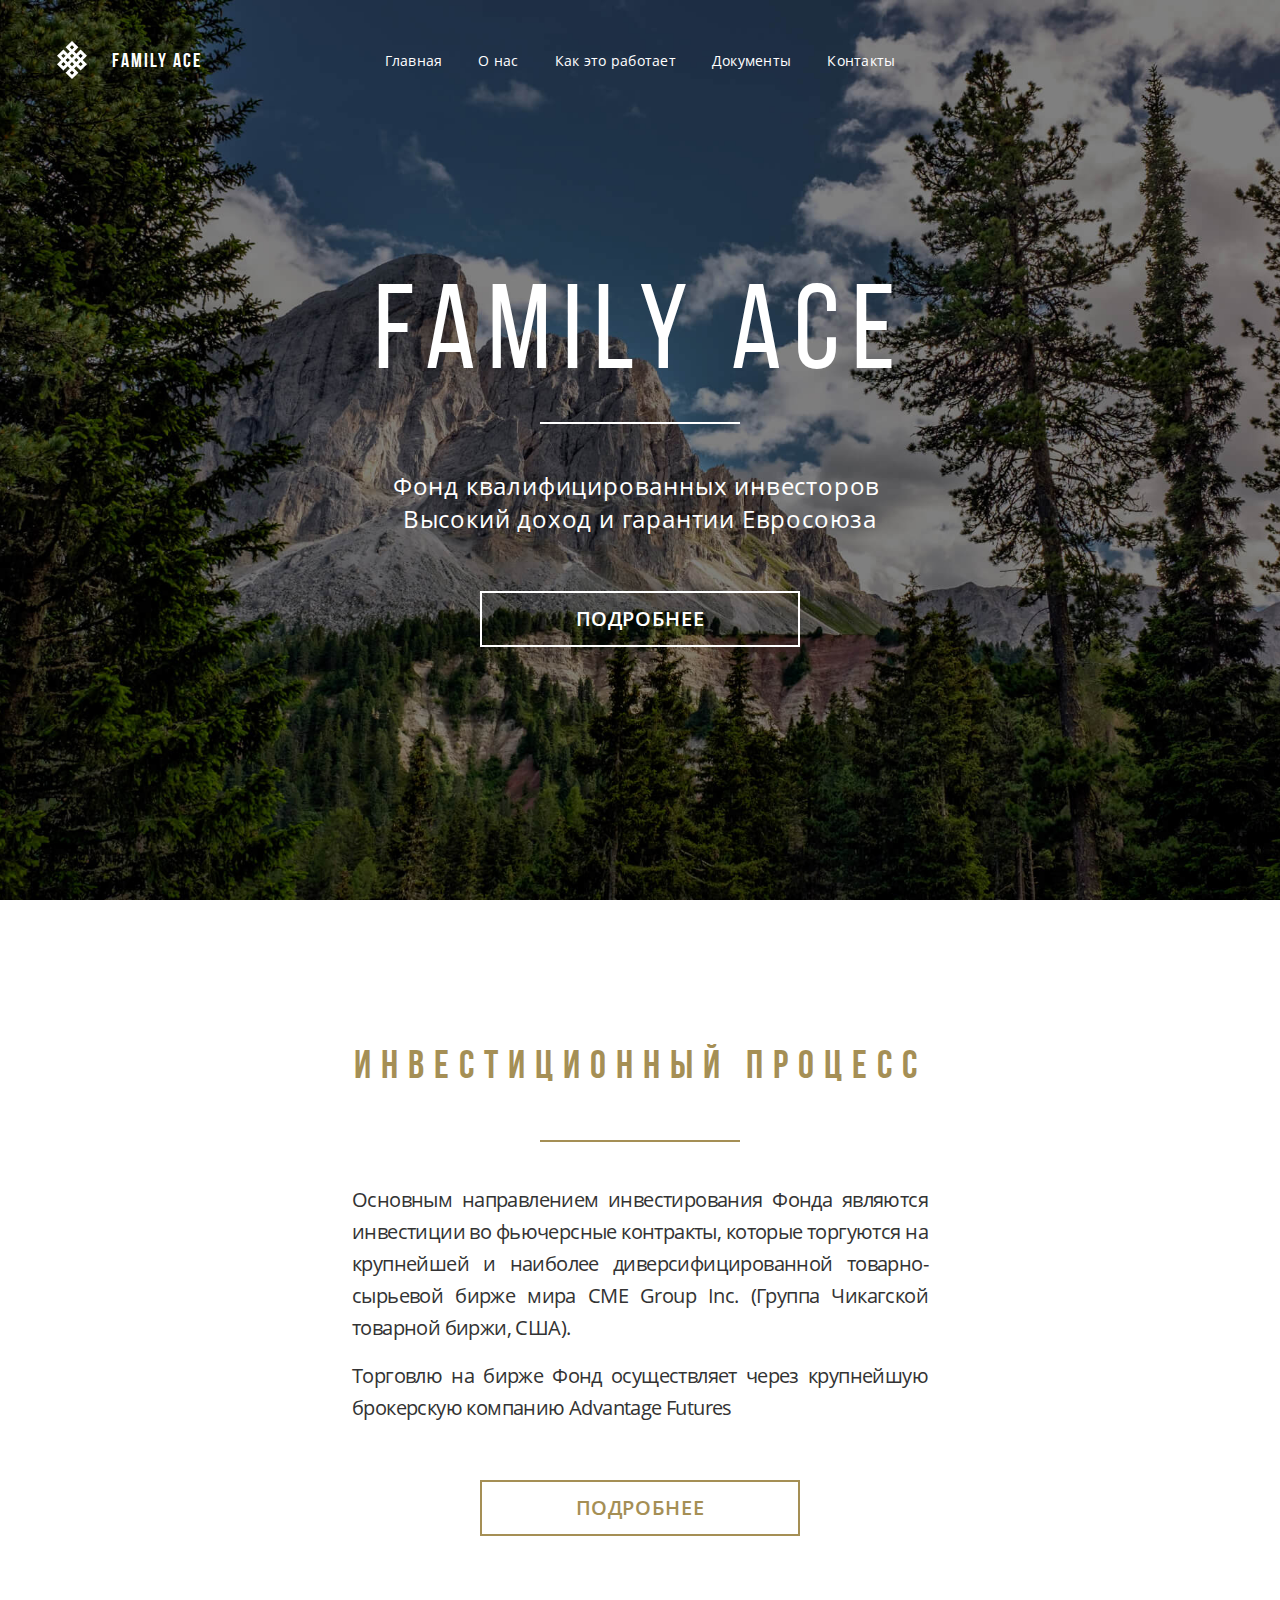
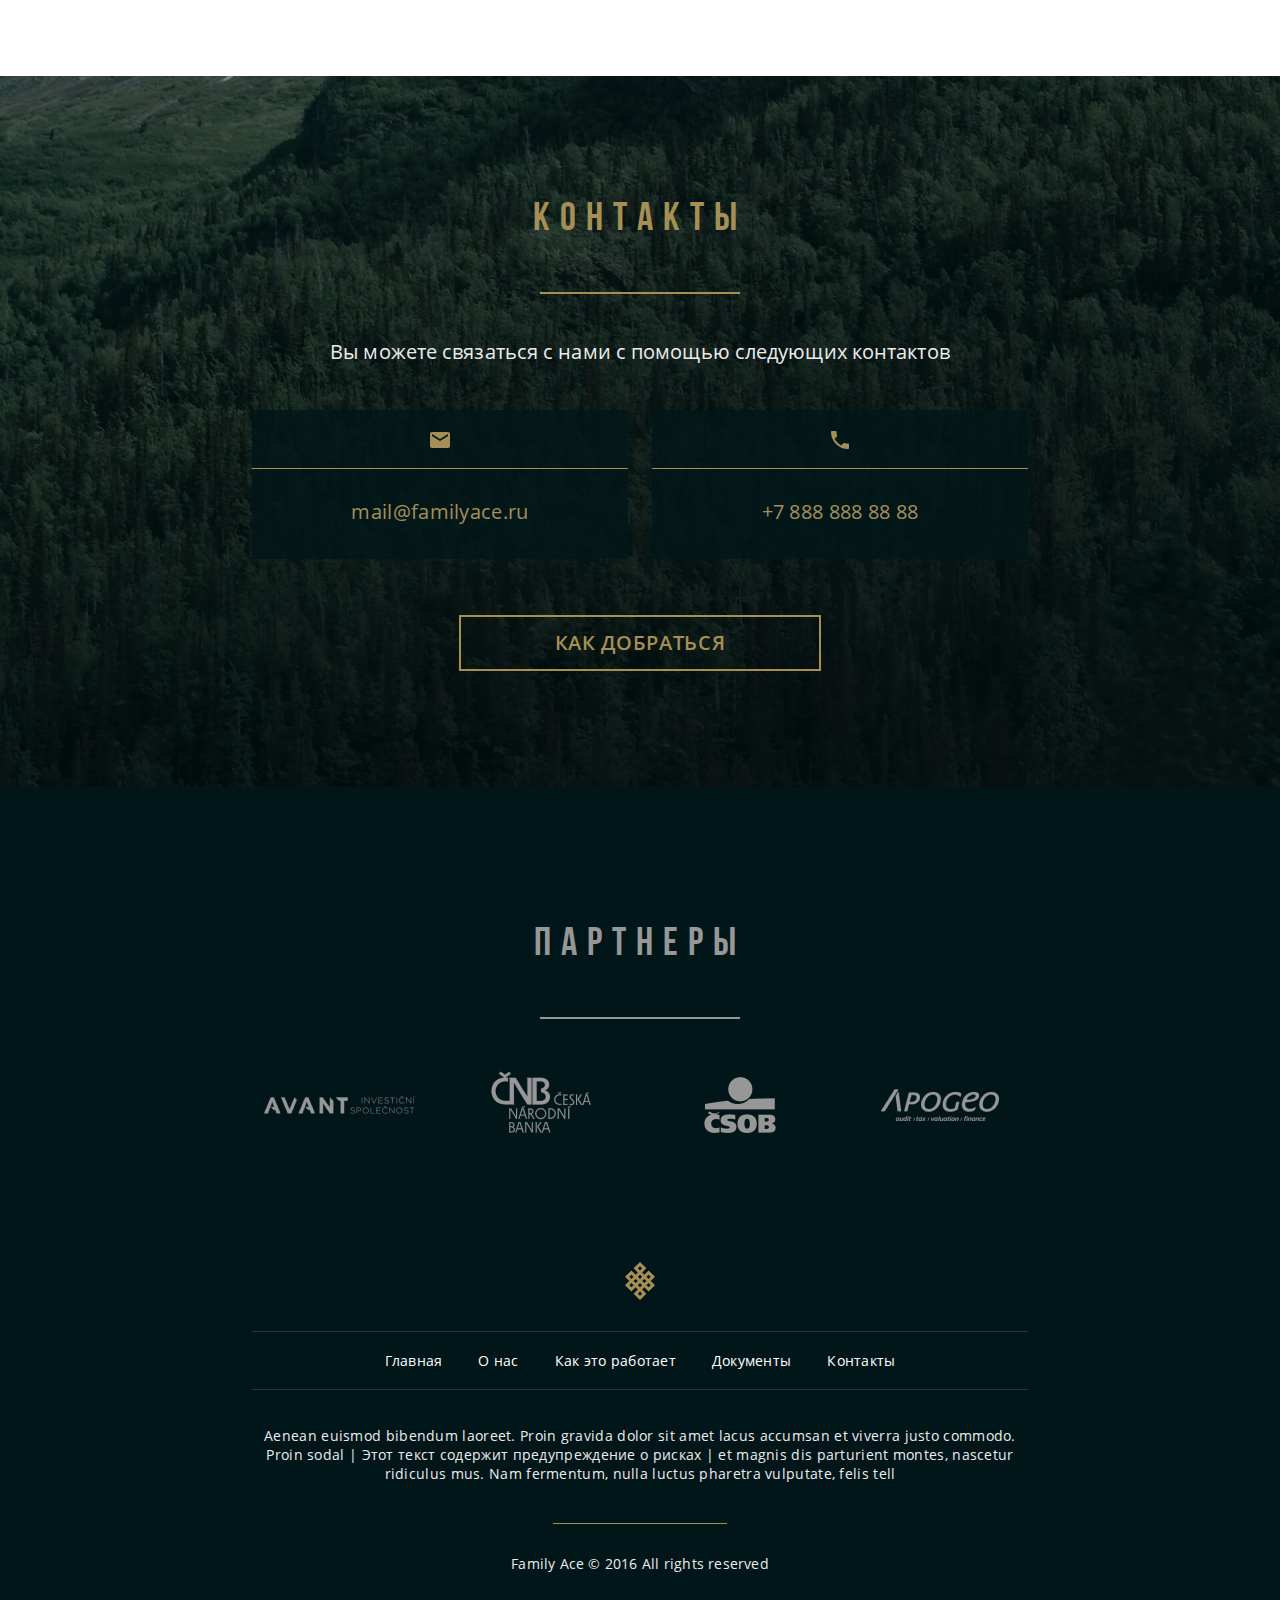
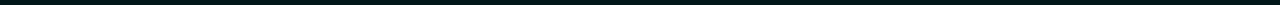
==== index.html @ 90fabf02 "Initial commit" ====
<!DOCTYPE html><html lang="ru"></html><head><meta charset="UTF-8"/><link rel="stylesheet" href="css/style.css"/><meta content="width=device-width, initial-scale=1.0, maximum-scale=1.0, user-scalable=no" name="viewport"/><title>Family Ace</title></head><body><div class="topbar"><div class="row"><div class="columns small-12"><div class="topbar__content"><a href="/familyace" class="topbar-logo"><img src="img/svg/logo.svg" class="topbar-logo__icon"/><h2 class="topbar-logo__header">Family Ace</h2></a><nav class="topbar-nav"><a href="/familyace" class="topbar-nav__item">Главная</a><a href="who_we_are.html" class="topbar-nav__item">О нас</a><a class="topbar-nav__item">Как это работает</a><a class="topbar-nav__item">Документы</a><a href="contacts.html" class="topbar-nav__item">Контакты</a></nav></div></div></div></div><main><section class="section section--main"><div class="row"><div class="columns small-12"><h1 class="section__title section__title--main">Family Ace</h1><p class="section__text section__text--main">Фонд квалифицированных инвесторов <br/>Высокий доход и гарантии Евросоюза</p><div class="section__action"><a href="who_we_are.html" class="button button--white">Подробнее</a></div></div></div></section><section class="section section--white"><div class="row align-center"><div class="columns small-12 medium-8 large-6"><h2 class="section__title">Инвестиционный процесс</h2><div class="section__text"><p>Основным  направлением инвестирования Фонда  являются инвестиции во фьючерсные контракты, которые торгуются  на крупнейшей и наиболее диверсифицированной товарно-сырьевой бирже мира CME Group Inc. (Группа Чикагской товарной биржи, США). </p><p>Торговлю на бирже Фонд осуществляет через крупнейшую брокерскую компанию  Advantage Futures</p></div><div class="section__action"><a href="who_we_are.html" class="button">Подробнее</a></div></div></div></section><section class="section section--forest"><div class="row align-center"><div class="columns small-12 medium-8"><h2 class="section__title">Контакты</h2><div class="section__text section__text--forest"><p>Вы можете связаться с нами с помощью следующих контактов</p></div></div></div><div class="row align-center"><div class="columns small-12 medium-4"><a href="mailto:mail@familyace.ru" class="card"><div class="card__header"><img src="img/svg/mail.svg"/></div><div class="card__body">mail@familyace.ru</div></a></div><div class="columns small-12 medium-4"><a href="callto:+78888888888" class="card"><div class="card__header"><img src="img/svg/phone.svg"/></div><div class="card__body">+7 888 888 88 88</div></a></div></div><div class="section__action"><a href="contacts.html" class="button">Как добраться</a></div></section><section class="section section--dark"><h2 class="section__title section__title--on-dark">Партнеры</h2><div class="row align-center"><div class="columns small-12 medium-8"><div class="row small-up-2 large-up-4"><div class="columns"><a href="http://avantfunds.cz" target="_blank"><img src="img/partners/AVANT.png"/></a></div><div class="columns"><a href="http://www.cnb.cz/" target="_blank"><img src="img/partners/CNB.png"/></a></div><div class="columns"><a href="https://www.csob.cz" target="_blank"><img src="img/partners/CSOB.png"/></a></div><div class="columns"><a href="http://www.apogeo.cz/" target="_blank"><img src="img/partners/APOGEO.png"/></a></div></div></div></div></section></main><div class="footer"><div class="row align-center"><div class="columns small-12 large-8"><div class="footer__content"><img src="img/svg/logo-bronze.svg" class="footer-logo"/><nav class="footer-nav"><a href="/familyace" class="footer-nav__item">Главная</a><a href="who_we_are.html" class="footer-nav__item">О нас</a><a class="footer-nav__item">Как это работает</a><a class="footer-nav__item">Документы</a><a href="contacts.html" class="footer-nav__item">Контакты</a></nav><div class="footer__text">Aenean euismod bibendum laoreet. Proin gravida dolor sit amet lacus accumsan et viverra justo commodo. Proin sodal  |  Этот текст содержит предупреждение о рисках  |  et magnis dis parturient montes, nascetur ridiculus mus. Nam fermentum, nulla luctus pharetra vulputate, felis tell</div><div class="footer__copyright">Family Ace © 2016 All rights reserved</div></div></div></div></div></body>
---- css/style.css ----
button,img,legend{border:0}pre,textarea{overflow:auto}body,button,legend{padding:0}[data-whatinput=mouse] button,a:active,a:hover{outline:0}h1,h2,h3,h4,h5,h6,p{text-rendering:optimizeLegibility}.card,.footer__content,.section--main{-webkit-box-orient:vertical;-webkit-box-direction:normal}@font-face{font-family:OpenSansRegular;src:url(../fonts/OpenSansRegular/OpenSansRegular.eot);src:url(../fonts/OpenSansRegular/OpenSansRegular.eot?#iefix) format("embedded-opentype"),url(../fonts/OpenSansRegular/OpenSansRegular.woff) format("woff"),url(../fonts/OpenSansRegular/OpenSansRegular.ttf) format("truetype");font-style:normal;font-weight:400}@font-face{font-family:OpenSansSemiBold;src:url(../fonts/OpenSansSemiBold/OpenSansSemiBold.eot);src:url(../fonts/OpenSansSemiBold/OpenSansSemiBold.eot?#iefix) format("embedded-opentype"),url(../fonts/OpenSansSemiBold/OpenSansSemiBold.woff) format("woff"),url(../fonts/OpenSansSemiBold/OpenSansSemiBold.ttf) format("truetype");font-style:normal;font-weight:400}@font-face{font-family:BebasRegular;src:url(../fonts/BebasRegular/BebasRegular.eot);src:url(../fonts/BebasRegular/BebasRegular.eot?#iefix) format("embedded-opentype"),url(../fonts/BebasRegular/BebasRegular.woff) format("woff"),url(../fonts/BebasRegular/BebasRegular.ttf) format("truetype");font-style:normal;font-weight:400}@font-face{font-family:BebasBold;src:url(../fonts/BebasBold/BebasBold.eot);src:url(../fonts/BebasBold/BebasBold.eot?#iefix) format("embedded-opentype"),url(../fonts/BebasBold/BebasBold.woff) format("woff"),url(../fonts/BebasBold/BebasBold.ttf) format("truetype");font-style:normal;font-weight:400}/*! normalize.css v3.0.3 | MIT License | github.com/necolas/normalize.css */html{font-family:sans-serif;-ms-text-size-adjust:100%;-webkit-text-size-adjust:100%}article,aside,details,figcaption,figure,footer,header,hgroup,main,menu,nav,section,summary{display:block}audio,canvas,progress,video{display:inline-block;vertical-align:baseline}audio:not([controls]){display:none;height:0}[hidden],template{display:none}abbr[title]{border-bottom:1px dotted}b,optgroup,strong{font-weight:700}dfn{font-style:italic}mark{background:#ff0;color:#000}small{font-size:80%}sub,sup{font-size:75%;line-height:0;position:relative;vertical-align:baseline}sup{top:-.5em}.topbar,.topbar-hack{top:0;right:0;left:0}sub{bottom:-.25em}img{max-width:100%;height:auto;-ms-interpolation-mode:bicubic;display:inline-block;vertical-align:middle}svg:not(:root){overflow:hidden}figure{margin:1em 40px}code,kbd,pre,samp{font-family:monospace,monospace;font-size:1em}button,input,optgroup,select,textarea{color:inherit;font:inherit;margin:0}a,b,em,i,small,strong{line-height:inherit}dl,ol,p,ul{line-height:1.6}button,select{text-transform:none}.button,.section__title{text-transform:uppercase}button,html input[type=button],input[type=reset],input[type=submit]{-webkit-appearance:button;cursor:pointer}button[disabled],html input[disabled]{cursor:not-allowed}button::-moz-focus-inner,input::-moz-focus-inner{border:0;padding:0}input{line-height:normal}input[type=checkbox],input[type=radio]{box-sizing:border-box;padding:0}input[type=number]::-webkit-inner-spin-button,input[type=number]::-webkit-outer-spin-button{height:auto}input[type=search]{-webkit-appearance:textfield;box-sizing:content-box}.button,button{-webkit-appearance:none}input[type=search]::-webkit-search-cancel-button,input[type=search]::-webkit-search-decoration{-webkit-appearance:none}legend{}select,textarea{border-radius:0}textarea{height:auto;min-height:50px}table{border-collapse:collapse;border-spacing:0}.foundation-mq{font-family:"small=0em&medium=40em&large=64em&xlarge=75em&xxlarge=90em"}html{font-size:100%;box-sizing:border-box}*,::after,::before{box-sizing:inherit}body{margin:0;font-family:OpenSansRegular,"Helvetica Neue",Helvetica,Roboto,Arial,sans-serif;font-weight:400;line-height:1.5;color:rgba(0,0,0,.87);background:#fff;-webkit-font-smoothing:antialiased;-moz-osx-font-smoothing:grayscale}select{width:100%}#map_canvas embed,#map_canvas img,#map_canvas object,.map_canvas embed,.map_canvas img,.map_canvas object,.mqa-display embed,.mqa-display img,.mqa-display object{max-width:none!important}button{overflow:visible;-moz-appearance:none;background:0 0;border-radius:0;line-height:1}.is-visible{display:block!important}.is-hidden{display:none!important}.row{max-width:75rem;margin-left:auto;margin-right:auto;display:-webkit-box;display:-ms-flexbox;display:flex;-ms-flex-flow:row wrap;flex-flow:row wrap}.row .row{margin-left:-.75rem;margin-right:-.75rem}.row.expanded{max-width:none}.row.collapse>.column,.row.collapse>.columns{padding-left:0;padding-right:0}.row.collapse>.column>.row,.row.collapse>.columns>.row,.row.is-collapse-child{margin-left:0;margin-right:0}.column,.columns{-webkit-box-flex:1;-ms-flex:1 1 0px;flex:1 1 0px;padding-left:.75rem;padding-right:.75rem;min-width:initial}.column.row.row,.row.row.columns{float:none;display:block}.row .column.row.row,.row .row.row.columns{padding-left:0;padding-right:0;margin-left:0;margin-right:0}.small-1{-webkit-box-flex:0;-ms-flex:0 0 8.33333%;flex:0 0 8.33333%;max-width:8.33333%}.small-2,.small-3{-webkit-box-flex:0}.small-offset-0{margin-left:0}.small-2{-ms-flex:0 0 16.66667%;flex:0 0 16.66667%;max-width:16.66667%}.small-offset-1{margin-left:8.33333%}.small-3{-ms-flex:0 0 25%;flex:0 0 25%;max-width:25%}.small-4,.small-5{-webkit-box-flex:0}.small-offset-2{margin-left:16.66667%}.small-4{-ms-flex:0 0 33.33333%;flex:0 0 33.33333%;max-width:33.33333%}.small-offset-3{margin-left:25%}.small-5{-ms-flex:0 0 41.66667%;flex:0 0 41.66667%;max-width:41.66667%}.small-6,.small-7{-webkit-box-flex:0}.small-offset-4{margin-left:33.33333%}.small-6{-ms-flex:0 0 50%;flex:0 0 50%;max-width:50%}.small-offset-5{margin-left:41.66667%}.small-7{-ms-flex:0 0 58.33333%;flex:0 0 58.33333%;max-width:58.33333%}.small-8,.small-9{-webkit-box-flex:0}.small-offset-6{margin-left:50%}.small-8{-ms-flex:0 0 66.66667%;flex:0 0 66.66667%;max-width:66.66667%}.small-offset-7{margin-left:58.33333%}.small-9{-ms-flex:0 0 75%;flex:0 0 75%;max-width:75%}.small-offset-8{margin-left:66.66667%}.small-10{-webkit-box-flex:0;-ms-flex:0 0 83.33333%;flex:0 0 83.33333%;max-width:83.33333%}.small-offset-9{margin-left:75%}.small-11{-webkit-box-flex:0;-ms-flex:0 0 91.66667%;flex:0 0 91.66667%;max-width:91.66667%}.small-offset-10{margin-left:83.33333%}.small-12{-webkit-box-flex:0;-ms-flex:0 0 100%;flex:0 0 100%;max-width:100%}.small-offset-11{margin-left:91.66667%}.small-up-1{-ms-flex-wrap:wrap;flex-wrap:wrap}.small-up-1>.column,.small-up-1>.columns{-webkit-box-flex:0;-ms-flex:0 0 100%;flex:0 0 100%;max-width:100%}.small-up-2{-ms-flex-wrap:wrap;flex-wrap:wrap}.small-up-2>.column,.small-up-2>.columns{-webkit-box-flex:0;-ms-flex:0 0 50%;flex:0 0 50%;max-width:50%}.small-up-3{-ms-flex-wrap:wrap;flex-wrap:wrap}.small-up-3>.column,.small-up-3>.columns{-webkit-box-flex:0;-ms-flex:0 0 33.33333%;flex:0 0 33.33333%;max-width:33.33333%}.small-up-4{-ms-flex-wrap:wrap;flex-wrap:wrap}.small-up-4>.column,.small-up-4>.columns{-webkit-box-flex:0;-ms-flex:0 0 25%;flex:0 0 25%;max-width:25%}.small-up-5{-ms-flex-wrap:wrap;flex-wrap:wrap}.small-up-5>.column,.small-up-5>.columns{-webkit-box-flex:0;-ms-flex:0 0 20%;flex:0 0 20%;max-width:20%}.small-up-6{-ms-flex-wrap:wrap;flex-wrap:wrap}.small-up-6>.column,.small-up-6>.columns{-webkit-box-flex:0;-ms-flex:0 0 16.66667%;flex:0 0 16.66667%;max-width:16.66667%}.small-up-7{-ms-flex-wrap:wrap;flex-wrap:wrap}.small-up-7>.column,.small-up-7>.columns{-webkit-box-flex:0;-ms-flex:0 0 14.28571%;flex:0 0 14.28571%;max-width:14.28571%}.small-up-8{-ms-flex-wrap:wrap;flex-wrap:wrap}.small-up-8>.column,.small-up-8>.columns{-webkit-box-flex:0;-ms-flex:0 0 12.5%;flex:0 0 12.5%;max-width:12.5%}.small-collapse>.column,.small-collapse>.columns{padding-left:0;padding-right:0}.small-uncollapse>.column,.small-uncollapse>.columns{padding-left:.75rem;padding-right:.75rem}@media screen and (min-width:40em){.medium-1{-webkit-box-flex:0;-ms-flex:0 0 8.33333%;flex:0 0 8.33333%;max-width:8.33333%}.medium-offset-0{margin-left:0}.medium-2{-webkit-box-flex:0;-ms-flex:0 0 16.66667%;flex:0 0 16.66667%;max-width:16.66667%}.medium-offset-1{margin-left:8.33333%}.medium-3{-webkit-box-flex:0;-ms-flex:0 0 25%;flex:0 0 25%;max-width:25%}.medium-offset-2{margin-left:16.66667%}.medium-4{-webkit-box-flex:0;-ms-flex:0 0 33.33333%;flex:0 0 33.33333%;max-width:33.33333%}.medium-offset-3{margin-left:25%}.medium-5{-webkit-box-flex:0;-ms-flex:0 0 41.66667%;flex:0 0 41.66667%;max-width:41.66667%}.medium-offset-4{margin-left:33.33333%}.medium-6{-webkit-box-flex:0;-ms-flex:0 0 50%;flex:0 0 50%;max-width:50%}.medium-offset-5{margin-left:41.66667%}.medium-7{-webkit-box-flex:0;-ms-flex:0 0 58.33333%;flex:0 0 58.33333%;max-width:58.33333%}.medium-offset-6{margin-left:50%}.medium-8{-webkit-box-flex:0;-ms-flex:0 0 66.66667%;flex:0 0 66.66667%;max-width:66.66667%}.medium-offset-7{margin-left:58.33333%}.medium-9{-webkit-box-flex:0;-ms-flex:0 0 75%;flex:0 0 75%;max-width:75%}.medium-offset-8{margin-left:66.66667%}.medium-10{-webkit-box-flex:0;-ms-flex:0 0 83.33333%;flex:0 0 83.33333%;max-width:83.33333%}.medium-offset-9{margin-left:75%}.medium-11{-webkit-box-flex:0;-ms-flex:0 0 91.66667%;flex:0 0 91.66667%;max-width:91.66667%}.medium-offset-10{margin-left:83.33333%}.medium-12{-webkit-box-flex:0;-ms-flex:0 0 100%;flex:0 0 100%;max-width:100%}.medium-offset-11{margin-left:91.66667%}.medium-order-1{-webkit-box-ordinal-group:2;-ms-flex-order:1;order:1}.medium-order-2{-webkit-box-ordinal-group:3;-ms-flex-order:2;order:2}.medium-order-3{-webkit-box-ordinal-group:4;-ms-flex-order:3;order:3}.medium-order-4{-webkit-box-ordinal-group:5;-ms-flex-order:4;order:4}.medium-order-5{-webkit-box-ordinal-group:6;-ms-flex-order:5;order:5}.medium-order-6{-webkit-box-ordinal-group:7;-ms-flex-order:6;order:6}.medium-up-1{-ms-flex-wrap:wrap;flex-wrap:wrap}.medium-up-1>.column,.medium-up-1>.columns{-webkit-box-flex:0;-ms-flex:0 0 100%;flex:0 0 100%;max-width:100%}.medium-up-2{-ms-flex-wrap:wrap;flex-wrap:wrap}.medium-up-2>.column,.medium-up-2>.columns{-webkit-box-flex:0;-ms-flex:0 0 50%;flex:0 0 50%;max-width:50%}.medium-up-3{-ms-flex-wrap:wrap;flex-wrap:wrap}.medium-up-3>.column,.medium-up-3>.columns{-webkit-box-flex:0;-ms-flex:0 0 33.33333%;flex:0 0 33.33333%;max-width:33.33333%}.medium-up-4{-ms-flex-wrap:wrap;flex-wrap:wrap}.medium-up-4>.column,.medium-up-4>.columns{-webkit-box-flex:0;-ms-flex:0 0 25%;flex:0 0 25%;max-width:25%}.medium-up-5{-ms-flex-wrap:wrap;flex-wrap:wrap}.medium-up-5>.column,.medium-up-5>.columns{-webkit-box-flex:0;-ms-flex:0 0 20%;flex:0 0 20%;max-width:20%}.medium-up-6{-ms-flex-wrap:wrap;flex-wrap:wrap}.medium-up-6>.column,.medium-up-6>.columns{-webkit-box-flex:0;-ms-flex:0 0 16.66667%;flex:0 0 16.66667%;max-width:16.66667%}.medium-up-7{-ms-flex-wrap:wrap;flex-wrap:wrap}.medium-up-7>.column,.medium-up-7>.columns{-webkit-box-flex:0;-ms-flex:0 0 14.28571%;flex:0 0 14.28571%;max-width:14.28571%}.medium-up-8{-ms-flex-wrap:wrap;flex-wrap:wrap}.medium-up-8>.column,.medium-up-8>.columns{-webkit-box-flex:0;-ms-flex:0 0 12.5%;flex:0 0 12.5%;max-width:12.5%}}@media screen and (min-width:40em) and (min-width:40em){.medium-expand{-webkit-box-flex:1;-ms-flex:1 1 0px;flex:1 1 0px}}.row.medium-unstack>.column,.row.medium-unstack>.columns{-webkit-box-flex:0;-ms-flex:0 0 100%;flex:0 0 100%}@media screen and (min-width:40em){.row.medium-unstack>.column,.row.medium-unstack>.columns{-webkit-box-flex:1;-ms-flex:1 1 0px;flex:1 1 0px}.medium-collapse>.column,.medium-collapse>.columns{padding-left:0;padding-right:0}.medium-uncollapse>.column,.medium-uncollapse>.columns{padding-left:.75rem;padding-right:.75rem}}@media screen and (min-width:64em){.large-1{-webkit-box-flex:0;-ms-flex:0 0 8.33333%;flex:0 0 8.33333%;max-width:8.33333%}.large-2,.large-3{-webkit-box-flex:0}.large-offset-0{margin-left:0}.large-2{-ms-flex:0 0 16.66667%;flex:0 0 16.66667%;max-width:16.66667%}.large-offset-1{margin-left:8.33333%}.large-3{-ms-flex:0 0 25%;flex:0 0 25%;max-width:25%}.large-4,.large-5{-webkit-box-flex:0}.large-offset-2{margin-left:16.66667%}.large-4{-ms-flex:0 0 33.33333%;flex:0 0 33.33333%;max-width:33.33333%}.large-offset-3{margin-left:25%}.large-5{-ms-flex:0 0 41.66667%;flex:0 0 41.66667%;max-width:41.66667%}.large-6,.large-7{-webkit-box-flex:0}.large-offset-4{margin-left:33.33333%}.large-6{-ms-flex:0 0 50%;flex:0 0 50%;max-width:50%}.large-offset-5{margin-left:41.66667%}.large-7{-ms-flex:0 0 58.33333%;flex:0 0 58.33333%;max-width:58.33333%}.large-8,.large-9{-webkit-box-flex:0}.large-offset-6{margin-left:50%}.large-8{-ms-flex:0 0 66.66667%;flex:0 0 66.66667%;max-width:66.66667%}.large-offset-7{margin-left:58.33333%}.large-9{-ms-flex:0 0 75%;flex:0 0 75%;max-width:75%}.large-offset-8{margin-left:66.66667%}.large-10{-webkit-box-flex:0;-ms-flex:0 0 83.33333%;flex:0 0 83.33333%;max-width:83.33333%}.large-offset-9{margin-left:75%}.large-11{-webkit-box-flex:0;-ms-flex:0 0 91.66667%;flex:0 0 91.66667%;max-width:91.66667%}.large-offset-10{margin-left:83.33333%}.large-12{-webkit-box-flex:0;-ms-flex:0 0 100%;flex:0 0 100%;max-width:100%}.large-offset-11{margin-left:91.66667%}.large-order-1{-webkit-box-ordinal-group:2;-ms-flex-order:1;order:1}.large-order-2{-webkit-box-ordinal-group:3;-ms-flex-order:2;order:2}.large-order-3{-webkit-box-ordinal-group:4;-ms-flex-order:3;order:3}.large-order-4{-webkit-box-ordinal-group:5;-ms-flex-order:4;order:4}.large-order-5{-webkit-box-ordinal-group:6;-ms-flex-order:5;order:5}.large-order-6{-webkit-box-ordinal-group:7;-ms-flex-order:6;order:6}.large-up-1{-ms-flex-wrap:wrap;flex-wrap:wrap}.large-up-1>.column,.large-up-1>.columns{-webkit-box-flex:0;-ms-flex:0 0 100%;flex:0 0 100%;max-width:100%}.large-up-2{-ms-flex-wrap:wrap;flex-wrap:wrap}.large-up-2>.column,.large-up-2>.columns{-webkit-box-flex:0;-ms-flex:0 0 50%;flex:0 0 50%;max-width:50%}.large-up-3{-ms-flex-wrap:wrap;flex-wrap:wrap}.large-up-3>.column,.large-up-3>.columns{-webkit-box-flex:0;-ms-flex:0 0 33.33333%;flex:0 0 33.33333%;max-width:33.33333%}.large-up-4{-ms-flex-wrap:wrap;flex-wrap:wrap}.large-up-4>.column,.large-up-4>.columns{-webkit-box-flex:0;-ms-flex:0 0 25%;flex:0 0 25%;max-width:25%}.large-up-5{-ms-flex-wrap:wrap;flex-wrap:wrap}.large-up-5>.column,.large-up-5>.columns{-webkit-box-flex:0;-ms-flex:0 0 20%;flex:0 0 20%;max-width:20%}.large-up-6{-ms-flex-wrap:wrap;flex-wrap:wrap}.large-up-6>.column,.large-up-6>.columns{-webkit-box-flex:0;-ms-flex:0 0 16.66667%;flex:0 0 16.66667%;max-width:16.66667%}.large-up-7{-ms-flex-wrap:wrap;flex-wrap:wrap}.large-up-7>.column,.large-up-7>.columns{-webkit-box-flex:0;-ms-flex:0 0 14.28571%;flex:0 0 14.28571%;max-width:14.28571%}.large-up-8{-ms-flex-wrap:wrap;flex-wrap:wrap}.large-up-8>.column,.large-up-8>.columns{-webkit-box-flex:0;-ms-flex:0 0 12.5%;flex:0 0 12.5%;max-width:12.5%}}@media screen and (min-width:64em) and (min-width:64em){.large-expand{-webkit-box-flex:1;-ms-flex:1 1 0px;flex:1 1 0px}}.row.large-unstack>.column,.row.large-unstack>.columns{-webkit-box-flex:0;-ms-flex:0 0 100%;flex:0 0 100%}@media screen and (min-width:64em){.row.large-unstack>.column,.row.large-unstack>.columns{-webkit-box-flex:1;-ms-flex:1 1 0px;flex:1 1 0px}.large-collapse>.column,.large-collapse>.columns{padding-left:0;padding-right:0}.large-uncollapse>.column,.large-uncollapse>.columns{padding-left:.75rem;padding-right:.75rem}}.shrink{-webkit-box-flex:0;-ms-flex:0 0 auto;flex:0 0 auto;max-width:100%}.align-top.columns,.column.align-top{-ms-flex-item-align:start;align-self:flex-start}.align-bottom.columns,.column.align-bottom{-ms-flex-item-align:end;align-self:flex-end}.align-middle.columns,.column.align-middle{-ms-flex-item-align:center;align-self:center}.align-stretch.columns,.column.align-stretch{-ms-flex-item-align:stretch;align-self:stretch}blockquote,dd,div,dl,dt,form,h1,h2,h3,h4,h5,h6,li,ol,p,pre,td,th,ul{margin:0;padding:0}ol,ul{margin-left:1.25rem}dl,ol,p,ul{margin-bottom:1rem}p{font-size:inherit}em,i{font-style:italic}h1,h2,h3,h4,h5,h6{font-family:BebasBold,OpenSansRegular,"Helvetica Neue",Helvetica,Roboto,Arial,sans-serif;font-weight:400;font-style:normal;color:inherit;margin-top:0;margin-bottom:0;line-height:1.4}code,kbd{background-color:#e6e6e6;color:rgba(0,0,0,.87);font-family:Consolas,"Liberation Mono",Courier,monospace}h1 small,h2 small,h3 small,h4 small,h5 small,h6 small{color:#cacaca;line-height:0}h1{font-size:1.5rem}h2{font-size:1.25rem}h3{font-size:1.1875rem}h4{font-size:1.125rem}h5{font-size:1.0625rem}h6{font-size:1rem}@media screen and (min-width:40em){h1{font-size:3rem}h2{font-size:2.5rem}h3{font-size:1.9375rem}h4{font-size:1.5625rem}h5{font-size:1.25rem}h6{font-size:1rem}}a{background-color:transparent;color:#A58F55;text-decoration:none;cursor:pointer}a:focus,a:hover{color:#8e7b49}a img{border:0}hr{box-sizing:content-box;max-width:75rem;height:0;border-right:0;border-top:0;border-bottom:1px solid #cacaca;border-left:0;margin:1.25rem auto;clear:both}dl,ol,ul{list-style-position:outside}li{font-size:inherit}ul{list-style-type:disc}ol ol,ol ul,ul ol,ul ul{margin-left:1.25rem;margin-bottom:0}dl dt{margin-bottom:.3rem;font-weight:700}.subheader,code{font-weight:400}blockquote{margin:0 0 1rem;padding:.5625rem 1.25rem 0 1.1875rem;border-left:1px solid #cacaca}blockquote,blockquote p{line-height:1.6;color:#8a8a8a}cite{display:block;font-size:.8125rem;color:#8a8a8a}cite:before{content:'\2014 \0020'}abbr{color:rgba(0,0,0,.87);cursor:help;border-bottom:1px dotted rgba(0,0,0,.87)}code{border:1px solid #cacaca;padding:.125rem .3125rem .0625rem}kbd{padding:.125rem .25rem 0;margin:0}.subheader{margin-top:.2rem;margin-bottom:.5rem;line-height:1.4;color:#8a8a8a}.lead{font-size:125%;line-height:1.6}.stat{font-size:2.5rem;line-height:1}p+.stat{margin-top:-1rem}.no-bullet{margin-left:0;list-style:none}.text-left{text-align:left}.text-right{text-align:right}.text-center{text-align:center}.text-justify{text-align:justify}.show-for-print{display:none!important}@media print{blockquote,img,pre,tr{page-break-inside:avoid}*{background:0 0!important;color:#000!important;box-shadow:none!important;text-shadow:none!important}.show-for-print{display:block!important}.hide-for-print{display:none!important}table.show-for-print{display:table!important}thead.show-for-print{display:table-header-group!important}tbody.show-for-print{display:table-row-group!important}tr.show-for-print{display:table-row!important}td.show-for-print,th.show-for-print{display:table-cell!important}a,a:visited{text-decoration:underline}a[href]:after{content:" (" attr(href) ")"}.ir a:after,a[href^='javascript:']:after,a[href^='#']:after{content:''}abbr[title]:after{content:" (" attr(title) ")"}blockquote,pre{border:1px solid #8a8a8a}thead{display:table-header-group}img{max-width:100%!important}@page{margin:.5cm}h2,h3,p{orphans:3;widows:3}h2,h3{page-break-after:avoid}}.section--forest,.section--main,.section--map{background-repeat:no-repeat;background-size:cover}.footer__text:after,.section__title:after{content:''}.hide{display:none!important}.invisible{visibility:hidden}@media screen and (max-width:0em),screen and (min-width:40em){.show-for-small-only{display:none!important}}@media screen and (min-width:40em){.medium-text-left{text-align:left}.medium-text-right{text-align:right}.medium-text-center{text-align:center}.medium-text-justify{text-align:justify}.hide-for-medium{display:none!important}}@media screen and (max-width:39.9375em){.hide-for-small-only,.show-for-medium{display:none!important}}@media screen and (min-width:40em) and (max-width:63.9375em){.hide-for-medium-only{display:none!important}}@media screen and (max-width:39.9375em),screen and (min-width:64em){.show-for-medium-only{display:none!important}}@media screen and (min-width:64em){.large-text-left{text-align:left}.large-text-right{text-align:right}.large-text-center{text-align:center}.large-text-justify{text-align:justify}.hide-for-large{display:none!important}}@media screen and (max-width:63.9375em){.show-for-large{display:none!important}}@media screen and (min-width:64em) and (max-width:74.9375em){.hide-for-large-only{display:none!important}}@media screen and (max-width:63.9375em),screen and (min-width:75em){.show-for-large-only{display:none!important}}.show-for-sr,.show-on-focus{position:absolute!important;width:1px;height:1px;overflow:hidden;clip:rect(0,0,0,0)}.show-on-focus:active,.show-on-focus:focus{position:static!important;height:auto;width:auto;overflow:visible;clip:auto}.hide-for-portrait,.show-for-landscape{display:block!important}@media screen and (orientation:landscape){.hide-for-portrait,.show-for-landscape{display:block!important}.hide-for-landscape,.show-for-portrait{display:none!important}}.hide-for-landscape,.show-for-portrait{display:none!important}@media screen and (orientation:portrait){.hide-for-portrait,.show-for-landscape{display:none!important}.hide-for-landscape,.show-for-portrait{display:block!important}}.align-right{-webkit-box-pack:end;-ms-flex-pack:end;justify-content:flex-end}.align-center{-webkit-box-pack:center;-ms-flex-pack:center;justify-content:center}.align-justify{-webkit-box-pack:justify;-ms-flex-pack:justify;justify-content:space-between}.align-spaced{-ms-flex-pack:distribute;justify-content:space-around}.align-top{-webkit-box-align:start;-ms-flex-align:start;align-items:flex-start}.align-self-top{-ms-flex-item-align:start;align-self:flex-start}.align-bottom{-webkit-box-align:end;-ms-flex-align:end;align-items:flex-end}.align-self-bottom{-ms-flex-item-align:end;align-self:flex-end}.align-middle{-webkit-box-align:center;-ms-flex-align:center;align-items:center}.align-self-middle{-ms-flex-item-align:center;align-self:center}.align-stretch{-webkit-box-align:stretch;-ms-flex-align:stretch;align-items:stretch}.align-self-stretch{-ms-flex-item-align:stretch;align-self:stretch}.small-order-1{-webkit-box-ordinal-group:2;-ms-flex-order:1;order:1}.small-order-2{-webkit-box-ordinal-group:3;-ms-flex-order:2;order:2}.small-order-3{-webkit-box-ordinal-group:4;-ms-flex-order:3;order:3}.small-order-4{-webkit-box-ordinal-group:5;-ms-flex-order:4;order:4}.small-order-5{-webkit-box-ordinal-group:6;-ms-flex-order:5;order:5}.small-order-6{-webkit-box-ordinal-group:7;-ms-flex-order:6;order:6}@media screen and (min-width:40em){.medium-order-1{-webkit-box-ordinal-group:2;-ms-flex-order:1;order:1}.medium-order-2{-webkit-box-ordinal-group:3;-ms-flex-order:2;order:2}.medium-order-3{-webkit-box-ordinal-group:4;-ms-flex-order:3;order:3}.medium-order-4{-webkit-box-ordinal-group:5;-ms-flex-order:4;order:4}.medium-order-5{-webkit-box-ordinal-group:6;-ms-flex-order:5;order:5}.medium-order-6{-webkit-box-ordinal-group:7;-ms-flex-order:6;order:6}}@media screen and (min-width:64em){.large-order-1{-webkit-box-ordinal-group:2;-ms-flex-order:1;order:1}.large-order-2{-webkit-box-ordinal-group:3;-ms-flex-order:2;order:2}.large-order-3{-webkit-box-ordinal-group:4;-ms-flex-order:3;order:3}.large-order-4{-webkit-box-ordinal-group:5;-ms-flex-order:4;order:4}.large-order-5{-webkit-box-ordinal-group:6;-ms-flex-order:5;order:5}.large-order-6{-webkit-box-ordinal-group:7;-ms-flex-order:6;order:6}}.topbar{z-index:1;height:120px;position:absolute;padding-top:40px;padding-bottom:40px}.topbar__content{display:-webkit-box;display:-ms-flexbox;display:flex;position:relative;-webkit-box-pack:center;-ms-flex-pack:center;justify-content:center}@media screen and (min-width:40em){.topbar-logo{display:-webkit-box;display:-ms-flexbox;display:flex;-webkit-box-align:center;-ms-flex-align:center;align-items:center}.topbar-logo__icon{margin-right:20px}}.topbar-logo__header{display:none}@media screen and (min-width:40em){.topbar-logo__header{display:block;font-size:20px;color:#FFF;letter-spacing:2px;margin-bottom:-4px}}.footer-nav__item,.topbar-nav__item{font-size:14px;color:#fff;letter-spacing:.26px}.topbar-nav{display:none}@media screen and (min-width:40em){.topbar-nav{display:-webkit-box;display:-ms-flexbox;display:flex}}.footer-nav,.footer__content{display:-webkit-box;display:-ms-flexbox}.topbar-nav__item{padding:10px 18px}.footer{background-color:#011619;padding-top:32px;padding-bottom:32px}.footer-logo{margin-bottom:30px}.footer-nav{display:flex;-webkit-box-pack:center;-ms-flex-pack:center;justify-content:center;width:100%;margin-bottom:36px;border-top:1px solid #333;border-bottom:1px solid #333;padding-top:8px;padding-bottom:8px}.custom-table tr,.custom__title,.table tr{border-top:1px solid #979797}.custom-table tr,.custom__text:last-child,.table tr{border-bottom:1px solid #979797}@media screen and (max-width:39.9375em){.footer-nav{-webkit-box-orient:vertical;-webkit-box-direction:normal;-ms-flex-direction:column;flex-direction:column;-webkit-box-align:center;-ms-flex-align:center;align-items:center}}.footer-nav__item{padding:10px 18px}.footer__copyright,.footer__text{font-size:14px;color:#ECECEC;line-height:1.357}.footer__text{letter-spacing:.3px;text-align:center}.footer__text:after{display:block;width:174px;height:1px;background-color:#A58F55;margin:40px auto 30px}.custom-table ul,.custom__text ul,.table ul{margin-bottom:0}.footer__copyright{letter-spacing:.21px}.footer__content{display:flex;-webkit-box-align:center;-ms-flex-align:center;align-items:center;-ms-flex-direction:column;flex-direction:column}.custom-table,.table{width:100%;font-size:16px}.custom-table td,.table td{vertical-align:top;padding-top:20px;padding-bottom:20px}.custom-table td:first-child,.table td:first-child{padding-right:32px;color:#A58F55}.custom-table td:last-child,.table td:last-child{color:#fff}.custom__title{font-size:12px;padding-top:12px;color:#A58F55}.custom__text{font-size:16px;color:#fff;padding-bottom:12px}.section--main{background-image:url(../img/bg-rock.jpg);background-position:center top;height:100vh;display:-webkit-box;display:-ms-flexbox;display:flex;-ms-flex-direction:column;flex-direction:column;-webkit-box-pack:center;-ms-flex-pack:center;justify-content:center;-webkit-box-align:center;-ms-flex-align:center;align-items:center}.section--white{padding-top:64px;padding-bottom:50px}@media screen and (min-width:40em){.section--white{padding-top:140px;padding-bottom:140px}}.section--forest{padding-top:64px;padding-bottom:64px;background-image:url(../img/bg-forest.jpg);background-position:center top}@media screen and (min-width:40em){.section--forest{padding-top:116px;padding-bottom:116px}}.section--dark{padding-top:50px;padding-bottom:50px;background-color:#011619}.section__text{font-size:12px;color:#333;line-height:1.35;text-align:justify;letter-spacing:-.6px}@media screen and (min-width:40em){.section--dark{padding-top:130px;padding-bottom:80px}.section__text{font-size:20px;letter-spacing:-.6px}}.section__text--main{font-size:12px;color:#fff;letter-spacing:.4px;text-align:center;line-height:1.375}@media screen and (min-width:40em){.section__text--main{font-size:24px;letter-spacing:.8px}}.section__text--forest{text-align:center;color:#ECECEC;letter-spacing:.1px;margin-bottom:42px}.section__text--small{font-size:12px;color:#fff;letter-spacing:.2px;margin-bottom:50px}@media screen and (max-width:39.9375em){.section__text--small{text-align:left}.section__text--small p{margin-bottom:8px}}.button,.card,.section__title{text-align:center}@media screen and (min-width:40em){.section__text--small{font-size:16px;letter-spacing:.2px;margin-bottom:140px}}.section__title{font-size:24px;color:#A58F55;letter-spacing:6px}.section__title:after{display:block;width:120px;height:2px;background-color:currentColor;margin:20px auto}@media screen and (min-width:40em){.section__title{font-size:40px;letter-spacing:10px}.section__title:after{width:200px;margin:44px auto 42px}}.section__title--main{font-family:BebasRegular,Helvetica,Roboto,Arial,sans-serif;font-size:60px;color:#fff;letter-spacing:6px}.section__title--main:after{margin:0 auto 45px}@media screen and (min-width:40em){.section__title--main{font-size:120px;letter-spacing:12px}.section__title--main:after{margin:0 auto 45px}}.section__title--on-dark{color:#979797}.section__title--dark{color:#011619}.section__action{display:-webkit-box;display:-ms-flexbox;display:flex;-webkit-box-pack:center;-ms-flex-pack:center;justify-content:center;margin-top:56px}.section--map{background-image:url(../img/map.jpg);background-position:center;min-height:100vh;padding-top:200px}.button{display:inline-block;border:2px solid #A58F55;padding:12px 60px;font-size:14px;font-family:OpenSansSemiBold,Helvetica,Roboto,Arial,sans-serif;letter-spacing:.66px;color:#A58F55;-webkit-transition:all .3s;transition:all .3s;line-height:1;cursor:pointer}.button:focus,.button:hover{background-color:#A58F55;color:#fff}@media screen and (min-width:40em){.button{padding:16px 94px;font-size:20px}}.button--white{color:#fff;border-color:#fff}.button--white:focus,.button--white:hover{background-color:#fff;color:#A58F55}.card,.topbar-hack{background-color:rgba(1,22,25,.8)}.card{-ms-flex-direction:column;flex-direction:column;color:#A58F55;display:block}@media screen and (max-width:39.9375em){.card{margin-bottom:32px}}.card__header{padding:16px;border-bottom:1px solid #A58F55}.card__body{padding:28px 16px 32px;font-size:16px;letter-spacing:.3px}@media screen and (min-width:64em){.topbar-logo{position:absolute;left:0}.card__body{font-size:20px}}.topbar-hack{height:120px;position:absolute}body{-webkit-overflow-scrolling:touch}
/*# sourceMappingURL=[data-uri] */
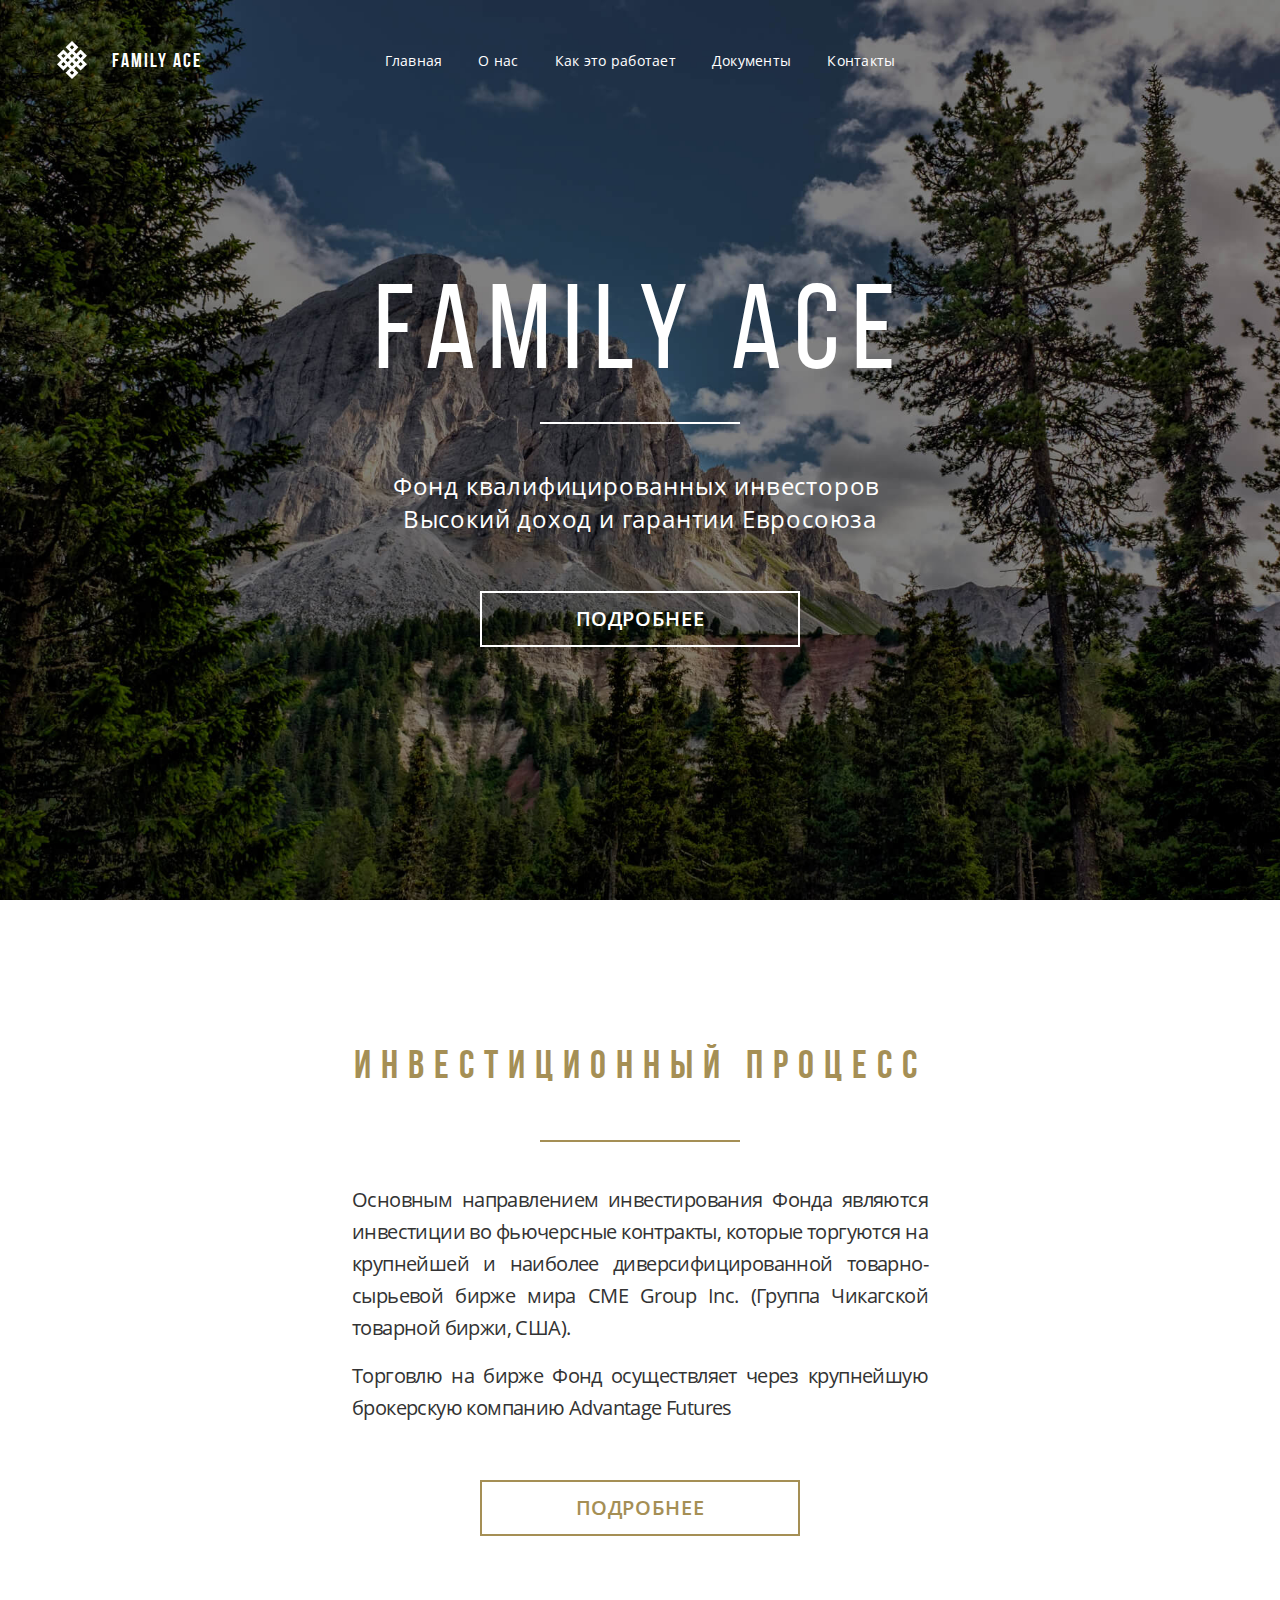
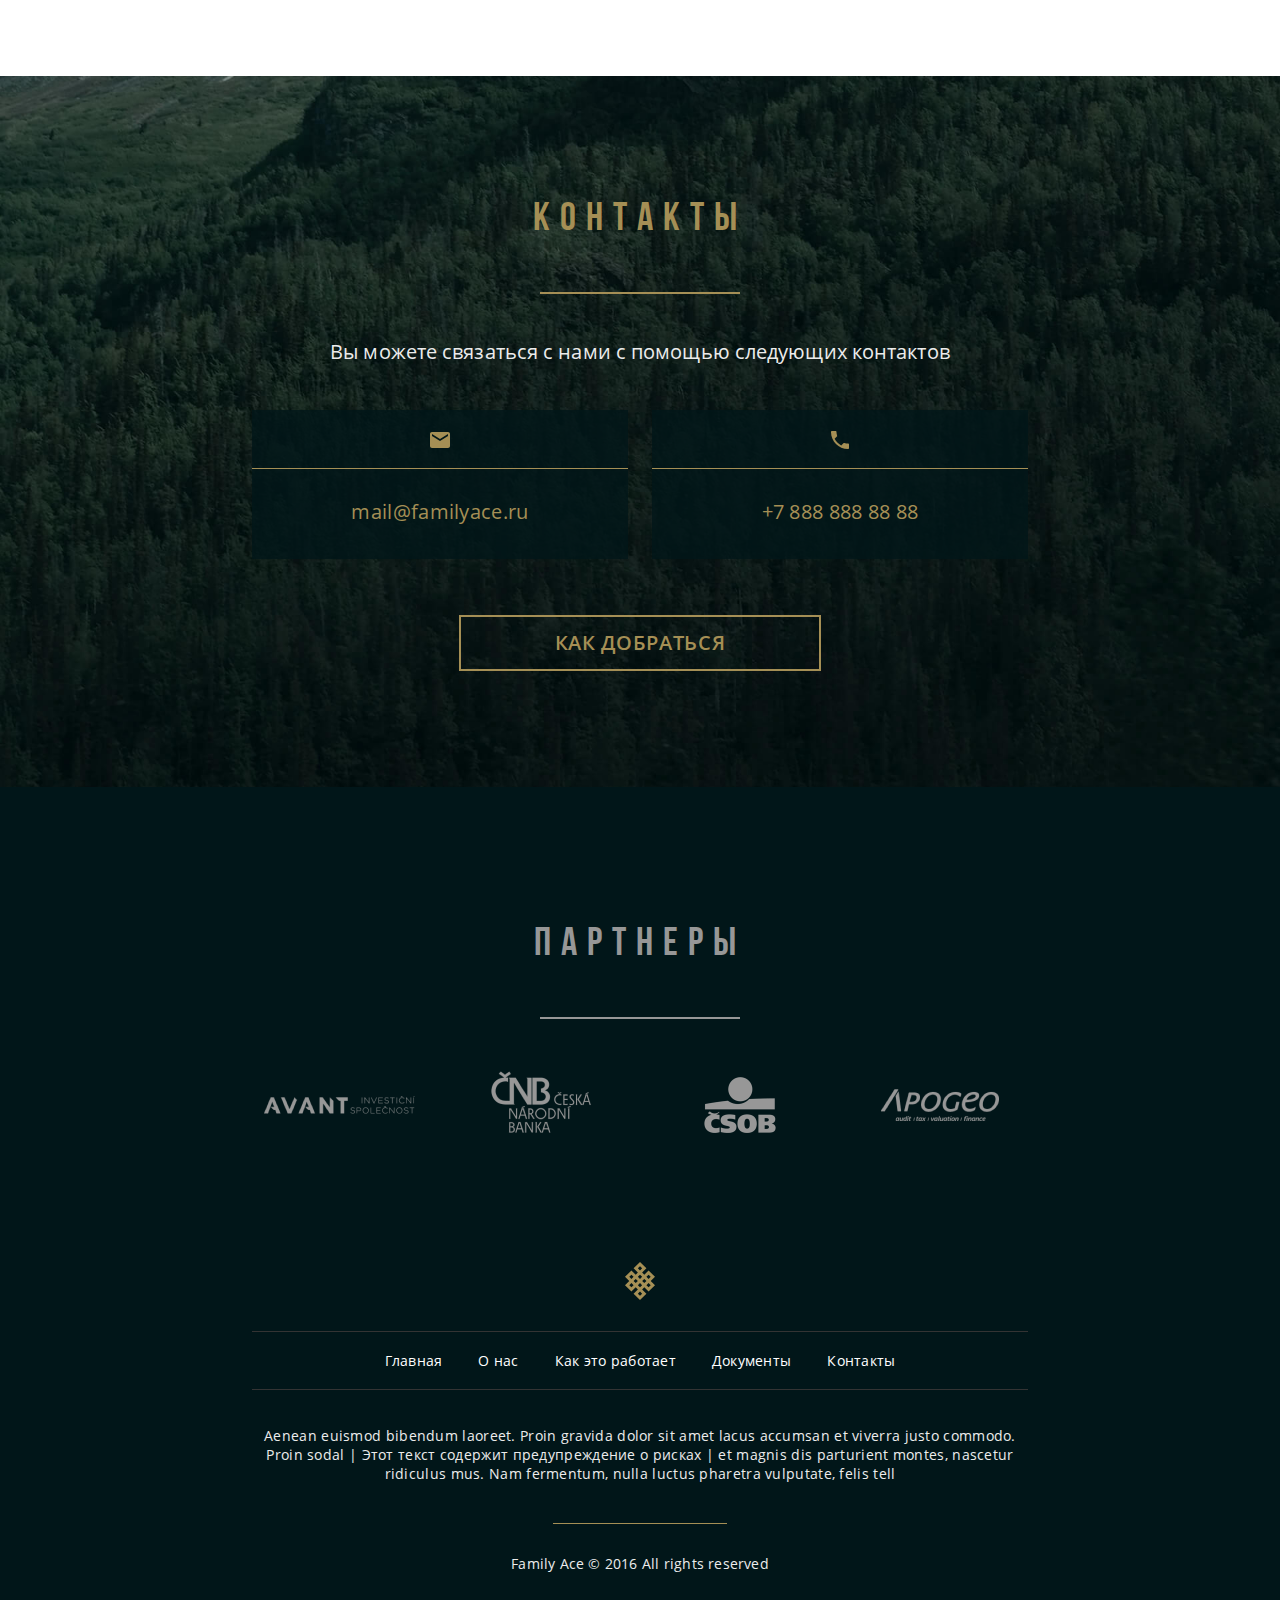
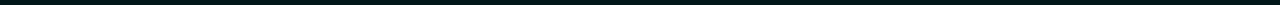
==== commit 3059e04b: "Update 2016-11-07T22:48:06.286Z" ====
--- a/index.html
+++ b/index.html
@@ -1,2 +1,2 @@
-<!DOCTYPE html><html lang="ru"></html><head><meta charset="UTF-8"/><link rel="stylesheet" href="css/style.css"/><meta content="width=device-width, initial-scale=1.0, maximum-scale=1.0, user-scalable=no" name="viewport"/><title>Family Ace</title></head><body><div class="topbar"><div class="row"><div class="columns small-12"><div class="topbar__content"><a href="/familyace" class="topbar-logo"><img src="img/svg/logo.svg" class="topbar-logo__icon"/><h2 class="topbar-logo__header">Family Ace</h2></a><nav class="topbar-nav"><a href="/familyace" class="topbar-nav__item">Главная</a><a href="who_we_are.html" class="topbar-nav__item">О нас</a><a class="topbar-nav__item">Как это работает</a><a class="topbar-nav__item">Документы</a><a href="contacts.html" class="topbar-nav__item">Контакты</a></nav></div></div></div></div><main><section class="section section--main"><div class="row"><div class="columns small-12"><h1 class="section__title section__title--main">Family Ace</h1><p class="section__text section__text--main">Фонд квалифицированных инвесторов -<br/>Высокий доход и гарантии Евросоюза</p><div class="section__action"><a href="who_we_are.html" class="button button--white">Подробнее</a></div></div></div></section><section class="section section--white"><div class="row align-center"><div class="columns small-12 medium-8 large-6"><h2 class="section__title">Инвестиционный процесс</h2><div class="section__text"><p>Основным  направлением инвестирования Фонда  являются инвестиции во фьючерсные контракты, которые торгуются  на крупнейшей и наиболее диверсифицированной товарно-сырьевой бирже мира CME Group Inc. (Группа Чикагской товарной биржи, США). </p><p>Торговлю на бирже Фонд осуществляет через крупнейшую брокерскую компанию  Advantage Futures</p></div><div class="section__action"><a href="who_we_are.html" class="button">Подробнее</a></div></div></div></section><section class="section section--forest"><div class="row align-center"><div class="columns small-12 medium-8"><h2 class="section__title">Контакты</h2><div class="section__text section__text--forest"><p>Вы можете связаться с нами с помощью следующих контактов</p></div></div></div><div class="row align-center"><div class="columns small-12 medium-4"><a href="mailto:mail@familyace.ru" class="card"><div class="card__header"><img src="img/svg/mail.svg"/></div><div class="card__body">mail@familyace.ru</div></a></div><div class="columns small-12 medium-4"><a href="callto:+78888888888" class="card"><div class="card__header"><img src="img/svg/phone.svg"/></div><div class="card__body">+7 888 888 88 88</div></a></div></div><div class="section__action"><a href="contacts.html" class="button">Как добраться</a></div></section><section class="section section--dark"><h2 class="section__title section__title--on-dark">Партнеры</h2><div class="row align-center"><div class="columns small-12 medium-8"><div class="row small-up-2 large-up-4"><div class="columns"><a href="http://avantfunds.cz" target="_blank"><img src="img/partners/AVANT.png"/></a></div><div class="columns"><a href="http://www.cnb.cz/" target="_blank"><img src="img/partners/CNB.png"/></a></div><div class="columns"><a href="https://www.csob.cz" target="_blank"><img src="img/partners/CSOB.png"/></a></div><div class="columns"><a href="http://www.apogeo.cz/" target="_blank"><img src="img/partners/APOGEO.png"/></a></div></div></div></div></section></main><div class="footer"><div class="row align-center"><div class="columns small-12 large-8"><div class="footer__content"><img src="img/svg/logo-bronze.svg" class="footer-logo"/><nav class="footer-nav"><a href="/familyace" class="footer-nav__item">Главная</a><a href="who_we_are.html" class="footer-nav__item">О нас</a><a class="footer-nav__item">Как это работает</a><a class="footer-nav__item">Документы</a><a href="contacts.html" class="footer-nav__item">Контакты</a></nav><div class="footer__text">Aenean euismod bibendum laoreet. Proin gravida dolor sit amet lacus accumsan et viverra justo commodo. Proin sodal  |  Этот текст содержит предупреждение о рисках  |  et magnis dis parturient montes, nascetur ridiculus mus. Nam fermentum, nulla luctus pharetra vulputate, felis tell</div><div class="footer__copyright">Family Ace © 2016 All rights reserved</div></div></div></div></div></body>+<!DOCTYPE html><html lang="ru"></html><head><meta charset="UTF-8"/><link rel="stylesheet" href="css/style.css"/><meta content="width=device-width, initial-scale=1.0, maximum-scale=1.0, user-scalable=no" name="viewport"/><title>Family Ace</title></head><body><div class="topbar undefined"><div class="row"><div class="columns small-12"><div class="topbar__content"><a href="/familyace" class="topbar-logo"><img src="img/svg/logo.svg" class="topbar-logo__icon"/><h2 class="topbar-logo__header">Family Ace</h2></a><nav class="topbar-nav"><a href="/familyace" class="topbar-nav__item">Главная</a><a href="who_we_are.html" class="topbar-nav__item">О нас</a><a class="topbar-nav__item">Как это работает</a><a href="documents.html" class="topbar-nav__item">Документы</a><a href="contacts.html" class="topbar-nav__item">Контакты</a></nav></div></div></div></div><main><section class="section section--main"><div class="row"><div class="columns small-12"><h1 class="section__title section__title--main">Family Ace</h1><p class="section__text section__text--main">Фонд квалифицированных инвесторов +<br/>Высокий доход и гарантии Евросоюза</p><div class="section__action"><a href="who_we_are.html" class="button button--white">Подробнее</a></div></div></div></section><section class="section section--white"><div class="row align-center"><div class="columns small-12 medium-8 large-6"><h2 class="section__title">Инвестиционный процесс</h2><div class="section__text"><p>Основным  направлением инвестирования Фонда  являются инвестиции во фьючерсные контракты, которые торгуются  на крупнейшей и наиболее диверсифицированной товарно-сырьевой бирже мира CME Group Inc. (Группа Чикагской товарной биржи, США). </p><p>Торговлю на бирже Фонд осуществляет через крупнейшую брокерскую компанию  Advantage Futures</p></div><div class="section__action"><a href="who_we_are.html" class="button">Подробнее</a></div></div></div></section><section class="section section--forest"><div class="row align-center"><div class="columns small-12 medium-8"><h2 class="section__title">Контакты</h2><div class="section__text section__text--forest"><p>Вы можете связаться с нами с помощью следующих контактов</p></div></div></div><div class="row align-center"><div class="columns small-12 medium-4"><a href="mailto:mail@familyace.ru" class="card"><div class="card__header"><img src="img/svg/mail.svg"/></div><div class="card__body">mail@familyace.ru</div></a></div><div class="columns small-12 medium-4"><a href="callto:+78888888888" class="card"><div class="card__header"><img src="img/svg/phone.svg"/></div><div class="card__body">+7 888 888 88 88</div></a></div></div><div class="section__action"><a href="contacts.html" class="button">Как добраться</a></div></section><section class="section section--dark"><h2 class="section__title section__title--on-dark">Партнеры</h2><div class="row align-center"><div class="columns small-12 medium-8"><div class="row small-up-2 large-up-4"><div class="columns"><a href="http://avantfunds.cz" target="_blank"><img src="img/partners/AVANT.png"/></a></div><div class="columns"><a href="http://www.cnb.cz/" target="_blank"><img src="img/partners/CNB.png"/></a></div><div class="columns"><a href="https://www.csob.cz" target="_blank"><img src="img/partners/CSOB.png"/></a></div><div class="columns"><a href="http://www.apogeo.cz/" target="_blank"><img src="img/partners/APOGEO.png"/></a></div></div></div></div></section></main><div class="footer"><div class="row align-center"><div class="columns small-12 large-8"><div class="footer__content"><img src="img/svg/logo-bronze.svg" class="footer-logo"/><nav class="footer-nav"><a href="/familyace" class="footer-nav__item">Главная</a><a href="who_we_are.html" class="footer-nav__item">О нас</a><a class="footer-nav__item">Как это работает</a><a href="documents.html" class="footer-nav__item">Документы</a><a href="contacts.html" class="footer-nav__item">Контакты</a></nav><div class="footer__text">Aenean euismod bibendum laoreet. Proin gravida dolor sit amet lacus accumsan et viverra justo commodo. Proin sodal  |  Этот текст содержит предупреждение о рисках  |  et magnis dis parturient montes, nascetur ridiculus mus. Nam fermentum, nulla luctus pharetra vulputate, felis tell</div><div class="footer__copyright">Family Ace © 2016 All rights reserved</div></div></div></div></div></body>--- a/css/style.css
+++ b/css/style.css
@@ -1,2 +1,2 @@
-button,img,legend{border:0}pre,textarea{overflow:auto}body,button,legend{padding:0}[data-whatinput=mouse] button,a:active,a:hover{outline:0}h1,h2,h3,h4,h5,h6,p{text-rendering:optimizeLegibility}.card,.footer__content,.section--main{-webkit-box-orient:vertical;-webkit-box-direction:normal}@font-face{font-family:OpenSansRegular;src:url(../fonts/OpenSansRegular/OpenSansRegular.eot);src:url(../fonts/OpenSansRegular/OpenSansRegular.eot?#iefix) format("embedded-opentype"),url(../fonts/OpenSansRegular/OpenSansRegular.woff) format("woff"),url(../fonts/OpenSansRegular/OpenSansRegular.ttf) format("truetype");font-style:normal;font-weight:400}@font-face{font-family:OpenSansSemiBold;src:url(../fonts/OpenSansSemiBold/OpenSansSemiBold.eot);src:url(../fonts/OpenSansSemiBold/OpenSansSemiBold.eot?#iefix) format("embedded-opentype"),url(../fonts/OpenSansSemiBold/OpenSansSemiBold.woff) format("woff"),url(../fonts/OpenSansSemiBold/OpenSansSemiBold.ttf) format("truetype");font-style:normal;font-weight:400}@font-face{font-family:BebasRegular;src:url(../fonts/BebasRegular/BebasRegular.eot);src:url(../fonts/BebasRegular/BebasRegular.eot?#iefix) format("embedded-opentype"),url(../fonts/BebasRegular/BebasRegular.woff) format("woff"),url(../fonts/BebasRegular/BebasRegular.ttf) format("truetype");font-style:normal;font-weight:400}@font-face{font-family:BebasBold;src:url(../fonts/BebasBold/BebasBold.eot);src:url(../fonts/BebasBold/BebasBold.eot?#iefix) format("embedded-opentype"),url(../fonts/BebasBold/BebasBold.woff) format("woff"),url(../fonts/BebasBold/BebasBold.ttf) format("truetype");font-style:normal;font-weight:400}/*! normalize.css v3.0.3 | MIT License | github.com/necolas/normalize.css */html{font-family:sans-serif;-ms-text-size-adjust:100%;-webkit-text-size-adjust:100%}article,aside,details,figcaption,figure,footer,header,hgroup,main,menu,nav,section,summary{display:block}audio,canvas,progress,video{display:inline-block;vertical-align:baseline}audio:not([controls]){display:none;height:0}[hidden],template{display:none}abbr[title]{border-bottom:1px dotted}b,optgroup,strong{font-weight:700}dfn{font-style:italic}mark{background:#ff0;color:#000}small{font-size:80%}sub,sup{font-size:75%;line-height:0;position:relative;vertical-align:baseline}sup{top:-.5em}.topbar,.topbar-hack{top:0;right:0;left:0}sub{bottom:-.25em}img{max-width:100%;height:auto;-ms-interpolation-mode:bicubic;display:inline-block;vertical-align:middle}svg:not(:root){overflow:hidden}figure{margin:1em 40px}code,kbd,pre,samp{font-family:monospace,monospace;font-size:1em}button,input,optgroup,select,textarea{color:inherit;font:inherit;margin:0}a,b,em,i,small,strong{line-height:inherit}dl,ol,p,ul{line-height:1.6}button,select{text-transform:none}.button,.section__title{text-transform:uppercase}button,html input[type=button],input[type=reset],input[type=submit]{-webkit-appearance:button;cursor:pointer}button[disabled],html input[disabled]{cursor:not-allowed}button::-moz-focus-inner,input::-moz-focus-inner{border:0;padding:0}input{line-height:normal}input[type=checkbox],input[type=radio]{box-sizing:border-box;padding:0}input[type=number]::-webkit-inner-spin-button,input[type=number]::-webkit-outer-spin-button{height:auto}input[type=search]{-webkit-appearance:textfield;box-sizing:content-box}.button,button{-webkit-appearance:none}input[type=search]::-webkit-search-cancel-button,input[type=search]::-webkit-search-decoration{-webkit-appearance:none}legend{}select,textarea{border-radius:0}textarea{height:auto;min-height:50px}table{border-collapse:collapse;border-spacing:0}.foundation-mq{font-family:"small=0em&medium=40em&large=64em&xlarge=75em&xxlarge=90em"}html{font-size:100%;box-sizing:border-box}*,::after,::before{box-sizing:inherit}body{margin:0;font-family:OpenSansRegular,"Helvetica Neue",Helvetica,Roboto,Arial,sans-serif;font-weight:400;line-height:1.5;color:rgba(0,0,0,.87);background:#fff;-webkit-font-smoothing:antialiased;-moz-osx-font-smoothing:grayscale}select{width:100%}#map_canvas embed,#map_canvas img,#map_canvas object,.map_canvas embed,.map_canvas img,.map_canvas object,.mqa-display embed,.mqa-display img,.mqa-display object{max-width:none!important}button{overflow:visible;-moz-appearance:none;background:0 0;border-radius:0;line-height:1}.is-visible{display:block!important}.is-hidden{display:none!important}.row{max-width:75rem;margin-left:auto;margin-right:auto;display:-webkit-box;display:-ms-flexbox;display:flex;-ms-flex-flow:row wrap;flex-flow:row wrap}.row .row{margin-left:-.75rem;margin-right:-.75rem}.row.expanded{max-width:none}.row.collapse>.column,.row.collapse>.columns{padding-left:0;padding-right:0}.row.collapse>.column>.row,.row.collapse>.columns>.row,.row.is-collapse-child{margin-left:0;margin-right:0}.column,.columns{-webkit-box-flex:1;-ms-flex:1 1 0px;flex:1 1 0px;padding-left:.75rem;padding-right:.75rem;min-width:initial}.column.row.row,.row.row.columns{float:none;display:block}.row .column.row.row,.row .row.row.columns{padding-left:0;padding-right:0;margin-left:0;margin-right:0}.small-1{-webkit-box-flex:0;-ms-flex:0 0 8.33333%;flex:0 0 8.33333%;max-width:8.33333%}.small-2,.small-3{-webkit-box-flex:0}.small-offset-0{margin-left:0}.small-2{-ms-flex:0 0 16.66667%;flex:0 0 16.66667%;max-width:16.66667%}.small-offset-1{margin-left:8.33333%}.small-3{-ms-flex:0 0 25%;flex:0 0 25%;max-width:25%}.small-4,.small-5{-webkit-box-flex:0}.small-offset-2{margin-left:16.66667%}.small-4{-ms-flex:0 0 33.33333%;flex:0 0 33.33333%;max-width:33.33333%}.small-offset-3{margin-left:25%}.small-5{-ms-flex:0 0 41.66667%;flex:0 0 41.66667%;max-width:41.66667%}.small-6,.small-7{-webkit-box-flex:0}.small-offset-4{margin-left:33.33333%}.small-6{-ms-flex:0 0 50%;flex:0 0 50%;max-width:50%}.small-offset-5{margin-left:41.66667%}.small-7{-ms-flex:0 0 58.33333%;flex:0 0 58.33333%;max-width:58.33333%}.small-8,.small-9{-webkit-box-flex:0}.small-offset-6{margin-left:50%}.small-8{-ms-flex:0 0 66.66667%;flex:0 0 66.66667%;max-width:66.66667%}.small-offset-7{margin-left:58.33333%}.small-9{-ms-flex:0 0 75%;flex:0 0 75%;max-width:75%}.small-offset-8{margin-left:66.66667%}.small-10{-webkit-box-flex:0;-ms-flex:0 0 83.33333%;flex:0 0 83.33333%;max-width:83.33333%}.small-offset-9{margin-left:75%}.small-11{-webkit-box-flex:0;-ms-flex:0 0 91.66667%;flex:0 0 91.66667%;max-width:91.66667%}.small-offset-10{margin-left:83.33333%}.small-12{-webkit-box-flex:0;-ms-flex:0 0 100%;flex:0 0 100%;max-width:100%}.small-offset-11{margin-left:91.66667%}.small-up-1{-ms-flex-wrap:wrap;flex-wrap:wrap}.small-up-1>.column,.small-up-1>.columns{-webkit-box-flex:0;-ms-flex:0 0 100%;flex:0 0 100%;max-width:100%}.small-up-2{-ms-flex-wrap:wrap;flex-wrap:wrap}.small-up-2>.column,.small-up-2>.columns{-webkit-box-flex:0;-ms-flex:0 0 50%;flex:0 0 50%;max-width:50%}.small-up-3{-ms-flex-wrap:wrap;flex-wrap:wrap}.small-up-3>.column,.small-up-3>.columns{-webkit-box-flex:0;-ms-flex:0 0 33.33333%;flex:0 0 33.33333%;max-width:33.33333%}.small-up-4{-ms-flex-wrap:wrap;flex-wrap:wrap}.small-up-4>.column,.small-up-4>.columns{-webkit-box-flex:0;-ms-flex:0 0 25%;flex:0 0 25%;max-width:25%}.small-up-5{-ms-flex-wrap:wrap;flex-wrap:wrap}.small-up-5>.column,.small-up-5>.columns{-webkit-box-flex:0;-ms-flex:0 0 20%;flex:0 0 20%;max-width:20%}.small-up-6{-ms-flex-wrap:wrap;flex-wrap:wrap}.small-up-6>.column,.small-up-6>.columns{-webkit-box-flex:0;-ms-flex:0 0 16.66667%;flex:0 0 16.66667%;max-width:16.66667%}.small-up-7{-ms-flex-wrap:wrap;flex-wrap:wrap}.small-up-7>.column,.small-up-7>.columns{-webkit-box-flex:0;-ms-flex:0 0 14.28571%;flex:0 0 14.28571%;max-width:14.28571%}.small-up-8{-ms-flex-wrap:wrap;flex-wrap:wrap}.small-up-8>.column,.small-up-8>.columns{-webkit-box-flex:0;-ms-flex:0 0 12.5%;flex:0 0 12.5%;max-width:12.5%}.small-collapse>.column,.small-collapse>.columns{padding-left:0;padding-right:0}.small-uncollapse>.column,.small-uncollapse>.columns{padding-left:.75rem;padding-right:.75rem}@media screen and (min-width:40em){.medium-1{-webkit-box-flex:0;-ms-flex:0 0 8.33333%;flex:0 0 8.33333%;max-width:8.33333%}.medium-offset-0{margin-left:0}.medium-2{-webkit-box-flex:0;-ms-flex:0 0 16.66667%;flex:0 0 16.66667%;max-width:16.66667%}.medium-offset-1{margin-left:8.33333%}.medium-3{-webkit-box-flex:0;-ms-flex:0 0 25%;flex:0 0 25%;max-width:25%}.medium-offset-2{margin-left:16.66667%}.medium-4{-webkit-box-flex:0;-ms-flex:0 0 33.33333%;flex:0 0 33.33333%;max-width:33.33333%}.medium-offset-3{margin-left:25%}.medium-5{-webkit-box-flex:0;-ms-flex:0 0 41.66667%;flex:0 0 41.66667%;max-width:41.66667%}.medium-offset-4{margin-left:33.33333%}.medium-6{-webkit-box-flex:0;-ms-flex:0 0 50%;flex:0 0 50%;max-width:50%}.medium-offset-5{margin-left:41.66667%}.medium-7{-webkit-box-flex:0;-ms-flex:0 0 58.33333%;flex:0 0 58.33333%;max-width:58.33333%}.medium-offset-6{margin-left:50%}.medium-8{-webkit-box-flex:0;-ms-flex:0 0 66.66667%;flex:0 0 66.66667%;max-width:66.66667%}.medium-offset-7{margin-left:58.33333%}.medium-9{-webkit-box-flex:0;-ms-flex:0 0 75%;flex:0 0 75%;max-width:75%}.medium-offset-8{margin-left:66.66667%}.medium-10{-webkit-box-flex:0;-ms-flex:0 0 83.33333%;flex:0 0 83.33333%;max-width:83.33333%}.medium-offset-9{margin-left:75%}.medium-11{-webkit-box-flex:0;-ms-flex:0 0 91.66667%;flex:0 0 91.66667%;max-width:91.66667%}.medium-offset-10{margin-left:83.33333%}.medium-12{-webkit-box-flex:0;-ms-flex:0 0 100%;flex:0 0 100%;max-width:100%}.medium-offset-11{margin-left:91.66667%}.medium-order-1{-webkit-box-ordinal-group:2;-ms-flex-order:1;order:1}.medium-order-2{-webkit-box-ordinal-group:3;-ms-flex-order:2;order:2}.medium-order-3{-webkit-box-ordinal-group:4;-ms-flex-order:3;order:3}.medium-order-4{-webkit-box-ordinal-group:5;-ms-flex-order:4;order:4}.medium-order-5{-webkit-box-ordinal-group:6;-ms-flex-order:5;order:5}.medium-order-6{-webkit-box-ordinal-group:7;-ms-flex-order:6;order:6}.medium-up-1{-ms-flex-wrap:wrap;flex-wrap:wrap}.medium-up-1>.column,.medium-up-1>.columns{-webkit-box-flex:0;-ms-flex:0 0 100%;flex:0 0 100%;max-width:100%}.medium-up-2{-ms-flex-wrap:wrap;flex-wrap:wrap}.medium-up-2>.column,.medium-up-2>.columns{-webkit-box-flex:0;-ms-flex:0 0 50%;flex:0 0 50%;max-width:50%}.medium-up-3{-ms-flex-wrap:wrap;flex-wrap:wrap}.medium-up-3>.column,.medium-up-3>.columns{-webkit-box-flex:0;-ms-flex:0 0 33.33333%;flex:0 0 33.33333%;max-width:33.33333%}.medium-up-4{-ms-flex-wrap:wrap;flex-wrap:wrap}.medium-up-4>.column,.medium-up-4>.columns{-webkit-box-flex:0;-ms-flex:0 0 25%;flex:0 0 25%;max-width:25%}.medium-up-5{-ms-flex-wrap:wrap;flex-wrap:wrap}.medium-up-5>.column,.medium-up-5>.columns{-webkit-box-flex:0;-ms-flex:0 0 20%;flex:0 0 20%;max-width:20%}.medium-up-6{-ms-flex-wrap:wrap;flex-wrap:wrap}.medium-up-6>.column,.medium-up-6>.columns{-webkit-box-flex:0;-ms-flex:0 0 16.66667%;flex:0 0 16.66667%;max-width:16.66667%}.medium-up-7{-ms-flex-wrap:wrap;flex-wrap:wrap}.medium-up-7>.column,.medium-up-7>.columns{-webkit-box-flex:0;-ms-flex:0 0 14.28571%;flex:0 0 14.28571%;max-width:14.28571%}.medium-up-8{-ms-flex-wrap:wrap;flex-wrap:wrap}.medium-up-8>.column,.medium-up-8>.columns{-webkit-box-flex:0;-ms-flex:0 0 12.5%;flex:0 0 12.5%;max-width:12.5%}}@media screen and (min-width:40em) and (min-width:40em){.medium-expand{-webkit-box-flex:1;-ms-flex:1 1 0px;flex:1 1 0px}}.row.medium-unstack>.column,.row.medium-unstack>.columns{-webkit-box-flex:0;-ms-flex:0 0 100%;flex:0 0 100%}@media screen and (min-width:40em){.row.medium-unstack>.column,.row.medium-unstack>.columns{-webkit-box-flex:1;-ms-flex:1 1 0px;flex:1 1 0px}.medium-collapse>.column,.medium-collapse>.columns{padding-left:0;padding-right:0}.medium-uncollapse>.column,.medium-uncollapse>.columns{padding-left:.75rem;padding-right:.75rem}}@media screen and (min-width:64em){.large-1{-webkit-box-flex:0;-ms-flex:0 0 8.33333%;flex:0 0 8.33333%;max-width:8.33333%}.large-2,.large-3{-webkit-box-flex:0}.large-offset-0{margin-left:0}.large-2{-ms-flex:0 0 16.66667%;flex:0 0 16.66667%;max-width:16.66667%}.large-offset-1{margin-left:8.33333%}.large-3{-ms-flex:0 0 25%;flex:0 0 25%;max-width:25%}.large-4,.large-5{-webkit-box-flex:0}.large-offset-2{margin-left:16.66667%}.large-4{-ms-flex:0 0 33.33333%;flex:0 0 33.33333%;max-width:33.33333%}.large-offset-3{margin-left:25%}.large-5{-ms-flex:0 0 41.66667%;flex:0 0 41.66667%;max-width:41.66667%}.large-6,.large-7{-webkit-box-flex:0}.large-offset-4{margin-left:33.33333%}.large-6{-ms-flex:0 0 50%;flex:0 0 50%;max-width:50%}.large-offset-5{margin-left:41.66667%}.large-7{-ms-flex:0 0 58.33333%;flex:0 0 58.33333%;max-width:58.33333%}.large-8,.large-9{-webkit-box-flex:0}.large-offset-6{margin-left:50%}.large-8{-ms-flex:0 0 66.66667%;flex:0 0 66.66667%;max-width:66.66667%}.large-offset-7{margin-left:58.33333%}.large-9{-ms-flex:0 0 75%;flex:0 0 75%;max-width:75%}.large-offset-8{margin-left:66.66667%}.large-10{-webkit-box-flex:0;-ms-flex:0 0 83.33333%;flex:0 0 83.33333%;max-width:83.33333%}.large-offset-9{margin-left:75%}.large-11{-webkit-box-flex:0;-ms-flex:0 0 91.66667%;flex:0 0 91.66667%;max-width:91.66667%}.large-offset-10{margin-left:83.33333%}.large-12{-webkit-box-flex:0;-ms-flex:0 0 100%;flex:0 0 100%;max-width:100%}.large-offset-11{margin-left:91.66667%}.large-order-1{-webkit-box-ordinal-group:2;-ms-flex-order:1;order:1}.large-order-2{-webkit-box-ordinal-group:3;-ms-flex-order:2;order:2}.large-order-3{-webkit-box-ordinal-group:4;-ms-flex-order:3;order:3}.large-order-4{-webkit-box-ordinal-group:5;-ms-flex-order:4;order:4}.large-order-5{-webkit-box-ordinal-group:6;-ms-flex-order:5;order:5}.large-order-6{-webkit-box-ordinal-group:7;-ms-flex-order:6;order:6}.large-up-1{-ms-flex-wrap:wrap;flex-wrap:wrap}.large-up-1>.column,.large-up-1>.columns{-webkit-box-flex:0;-ms-flex:0 0 100%;flex:0 0 100%;max-width:100%}.large-up-2{-ms-flex-wrap:wrap;flex-wrap:wrap}.large-up-2>.column,.large-up-2>.columns{-webkit-box-flex:0;-ms-flex:0 0 50%;flex:0 0 50%;max-width:50%}.large-up-3{-ms-flex-wrap:wrap;flex-wrap:wrap}.large-up-3>.column,.large-up-3>.columns{-webkit-box-flex:0;-ms-flex:0 0 33.33333%;flex:0 0 33.33333%;max-width:33.33333%}.large-up-4{-ms-flex-wrap:wrap;flex-wrap:wrap}.large-up-4>.column,.large-up-4>.columns{-webkit-box-flex:0;-ms-flex:0 0 25%;flex:0 0 25%;max-width:25%}.large-up-5{-ms-flex-wrap:wrap;flex-wrap:wrap}.large-up-5>.column,.large-up-5>.columns{-webkit-box-flex:0;-ms-flex:0 0 20%;flex:0 0 20%;max-width:20%}.large-up-6{-ms-flex-wrap:wrap;flex-wrap:wrap}.large-up-6>.column,.large-up-6>.columns{-webkit-box-flex:0;-ms-flex:0 0 16.66667%;flex:0 0 16.66667%;max-width:16.66667%}.large-up-7{-ms-flex-wrap:wrap;flex-wrap:wrap}.large-up-7>.column,.large-up-7>.columns{-webkit-box-flex:0;-ms-flex:0 0 14.28571%;flex:0 0 14.28571%;max-width:14.28571%}.large-up-8{-ms-flex-wrap:wrap;flex-wrap:wrap}.large-up-8>.column,.large-up-8>.columns{-webkit-box-flex:0;-ms-flex:0 0 12.5%;flex:0 0 12.5%;max-width:12.5%}}@media screen and (min-width:64em) and (min-width:64em){.large-expand{-webkit-box-flex:1;-ms-flex:1 1 0px;flex:1 1 0px}}.row.large-unstack>.column,.row.large-unstack>.columns{-webkit-box-flex:0;-ms-flex:0 0 100%;flex:0 0 100%}@media screen and (min-width:64em){.row.large-unstack>.column,.row.large-unstack>.columns{-webkit-box-flex:1;-ms-flex:1 1 0px;flex:1 1 0px}.large-collapse>.column,.large-collapse>.columns{padding-left:0;padding-right:0}.large-uncollapse>.column,.large-uncollapse>.columns{padding-left:.75rem;padding-right:.75rem}}.shrink{-webkit-box-flex:0;-ms-flex:0 0 auto;flex:0 0 auto;max-width:100%}.align-top.columns,.column.align-top{-ms-flex-item-align:start;align-self:flex-start}.align-bottom.columns,.column.align-bottom{-ms-flex-item-align:end;align-self:flex-end}.align-middle.columns,.column.align-middle{-ms-flex-item-align:center;align-self:center}.align-stretch.columns,.column.align-stretch{-ms-flex-item-align:stretch;align-self:stretch}blockquote,dd,div,dl,dt,form,h1,h2,h3,h4,h5,h6,li,ol,p,pre,td,th,ul{margin:0;padding:0}ol,ul{margin-left:1.25rem}dl,ol,p,ul{margin-bottom:1rem}p{font-size:inherit}em,i{font-style:italic}h1,h2,h3,h4,h5,h6{font-family:BebasBold,OpenSansRegular,"Helvetica Neue",Helvetica,Roboto,Arial,sans-serif;font-weight:400;font-style:normal;color:inherit;margin-top:0;margin-bottom:0;line-height:1.4}code,kbd{background-color:#e6e6e6;color:rgba(0,0,0,.87);font-family:Consolas,"Liberation Mono",Courier,monospace}h1 small,h2 small,h3 small,h4 small,h5 small,h6 small{color:#cacaca;line-height:0}h1{font-size:1.5rem}h2{font-size:1.25rem}h3{font-size:1.1875rem}h4{font-size:1.125rem}h5{font-size:1.0625rem}h6{font-size:1rem}@media screen and (min-width:40em){h1{font-size:3rem}h2{font-size:2.5rem}h3{font-size:1.9375rem}h4{font-size:1.5625rem}h5{font-size:1.25rem}h6{font-size:1rem}}a{background-color:transparent;color:#A58F55;text-decoration:none;cursor:pointer}a:focus,a:hover{color:#8e7b49}a img{border:0}hr{box-sizing:content-box;max-width:75rem;height:0;border-right:0;border-top:0;border-bottom:1px solid #cacaca;border-left:0;margin:1.25rem auto;clear:both}dl,ol,ul{list-style-position:outside}li{font-size:inherit}ul{list-style-type:disc}ol ol,ol ul,ul ol,ul ul{margin-left:1.25rem;margin-bottom:0}dl dt{margin-bottom:.3rem;font-weight:700}.subheader,code{font-weight:400}blockquote{margin:0 0 1rem;padding:.5625rem 1.25rem 0 1.1875rem;border-left:1px solid #cacaca}blockquote,blockquote p{line-height:1.6;color:#8a8a8a}cite{display:block;font-size:.8125rem;color:#8a8a8a}cite:before{content:'\2014 \0020'}abbr{color:rgba(0,0,0,.87);cursor:help;border-bottom:1px dotted rgba(0,0,0,.87)}code{border:1px solid #cacaca;padding:.125rem .3125rem .0625rem}kbd{padding:.125rem .25rem 0;margin:0}.subheader{margin-top:.2rem;margin-bottom:.5rem;line-height:1.4;color:#8a8a8a}.lead{font-size:125%;line-height:1.6}.stat{font-size:2.5rem;line-height:1}p+.stat{margin-top:-1rem}.no-bullet{margin-left:0;list-style:none}.text-left{text-align:left}.text-right{text-align:right}.text-center{text-align:center}.text-justify{text-align:justify}.show-for-print{display:none!important}@media print{blockquote,img,pre,tr{page-break-inside:avoid}*{background:0 0!important;color:#000!important;box-shadow:none!important;text-shadow:none!important}.show-for-print{display:block!important}.hide-for-print{display:none!important}table.show-for-print{display:table!important}thead.show-for-print{display:table-header-group!important}tbody.show-for-print{display:table-row-group!important}tr.show-for-print{display:table-row!important}td.show-for-print,th.show-for-print{display:table-cell!important}a,a:visited{text-decoration:underline}a[href]:after{content:" (" attr(href) ")"}.ir a:after,a[href^='javascript:']:after,a[href^='#']:after{content:''}abbr[title]:after{content:" (" attr(title) ")"}blockquote,pre{border:1px solid #8a8a8a}thead{display:table-header-group}img{max-width:100%!important}@page{margin:.5cm}h2,h3,p{orphans:3;widows:3}h2,h3{page-break-after:avoid}}.section--forest,.section--main,.section--map{background-repeat:no-repeat;background-size:cover}.footer__text:after,.section__title:after{content:''}.hide{display:none!important}.invisible{visibility:hidden}@media screen and (max-width:0em),screen and (min-width:40em){.show-for-small-only{display:none!important}}@media screen and (min-width:40em){.medium-text-left{text-align:left}.medium-text-right{text-align:right}.medium-text-center{text-align:center}.medium-text-justify{text-align:justify}.hide-for-medium{display:none!important}}@media screen and (max-width:39.9375em){.hide-for-small-only,.show-for-medium{display:none!important}}@media screen and (min-width:40em) and (max-width:63.9375em){.hide-for-medium-only{display:none!important}}@media screen and (max-width:39.9375em),screen and (min-width:64em){.show-for-medium-only{display:none!important}}@media screen and (min-width:64em){.large-text-left{text-align:left}.large-text-right{text-align:right}.large-text-center{text-align:center}.large-text-justify{text-align:justify}.hide-for-large{display:none!important}}@media screen and (max-width:63.9375em){.show-for-large{display:none!important}}@media screen and (min-width:64em) and (max-width:74.9375em){.hide-for-large-only{display:none!important}}@media screen and (max-width:63.9375em),screen and (min-width:75em){.show-for-large-only{display:none!important}}.show-for-sr,.show-on-focus{position:absolute!important;width:1px;height:1px;overflow:hidden;clip:rect(0,0,0,0)}.show-on-focus:active,.show-on-focus:focus{position:static!important;height:auto;width:auto;overflow:visible;clip:auto}.hide-for-portrait,.show-for-landscape{display:block!important}@media screen and (orientation:landscape){.hide-for-portrait,.show-for-landscape{display:block!important}.hide-for-landscape,.show-for-portrait{display:none!important}}.hide-for-landscape,.show-for-portrait{display:none!important}@media screen and (orientation:portrait){.hide-for-portrait,.show-for-landscape{display:none!important}.hide-for-landscape,.show-for-portrait{display:block!important}}.align-right{-webkit-box-pack:end;-ms-flex-pack:end;justify-content:flex-end}.align-center{-webkit-box-pack:center;-ms-flex-pack:center;justify-content:center}.align-justify{-webkit-box-pack:justify;-ms-flex-pack:justify;justify-content:space-between}.align-spaced{-ms-flex-pack:distribute;justify-content:space-around}.align-top{-webkit-box-align:start;-ms-flex-align:start;align-items:flex-start}.align-self-top{-ms-flex-item-align:start;align-self:flex-start}.align-bottom{-webkit-box-align:end;-ms-flex-align:end;align-items:flex-end}.align-self-bottom{-ms-flex-item-align:end;align-self:flex-end}.align-middle{-webkit-box-align:center;-ms-flex-align:center;align-items:center}.align-self-middle{-ms-flex-item-align:center;align-self:center}.align-stretch{-webkit-box-align:stretch;-ms-flex-align:stretch;align-items:stretch}.align-self-stretch{-ms-flex-item-align:stretch;align-self:stretch}.small-order-1{-webkit-box-ordinal-group:2;-ms-flex-order:1;order:1}.small-order-2{-webkit-box-ordinal-group:3;-ms-flex-order:2;order:2}.small-order-3{-webkit-box-ordinal-group:4;-ms-flex-order:3;order:3}.small-order-4{-webkit-box-ordinal-group:5;-ms-flex-order:4;order:4}.small-order-5{-webkit-box-ordinal-group:6;-ms-flex-order:5;order:5}.small-order-6{-webkit-box-ordinal-group:7;-ms-flex-order:6;order:6}@media screen and (min-width:40em){.medium-order-1{-webkit-box-ordinal-group:2;-ms-flex-order:1;order:1}.medium-order-2{-webkit-box-ordinal-group:3;-ms-flex-order:2;order:2}.medium-order-3{-webkit-box-ordinal-group:4;-ms-flex-order:3;order:3}.medium-order-4{-webkit-box-ordinal-group:5;-ms-flex-order:4;order:4}.medium-order-5{-webkit-box-ordinal-group:6;-ms-flex-order:5;order:5}.medium-order-6{-webkit-box-ordinal-group:7;-ms-flex-order:6;order:6}}@media screen and (min-width:64em){.large-order-1{-webkit-box-ordinal-group:2;-ms-flex-order:1;order:1}.large-order-2{-webkit-box-ordinal-group:3;-ms-flex-order:2;order:2}.large-order-3{-webkit-box-ordinal-group:4;-ms-flex-order:3;order:3}.large-order-4{-webkit-box-ordinal-group:5;-ms-flex-order:4;order:4}.large-order-5{-webkit-box-ordinal-group:6;-ms-flex-order:5;order:5}.large-order-6{-webkit-box-ordinal-group:7;-ms-flex-order:6;order:6}}.topbar{z-index:1;height:120px;position:absolute;padding-top:40px;padding-bottom:40px}.topbar__content{display:-webkit-box;display:-ms-flexbox;display:flex;position:relative;-webkit-box-pack:center;-ms-flex-pack:center;justify-content:center}@media screen and (min-width:40em){.topbar-logo{display:-webkit-box;display:-ms-flexbox;display:flex;-webkit-box-align:center;-ms-flex-align:center;align-items:center}.topbar-logo__icon{margin-right:20px}}.topbar-logo__header{display:none}@media screen and (min-width:40em){.topbar-logo__header{display:block;font-size:20px;color:#FFF;letter-spacing:2px;margin-bottom:-4px}}.footer-nav__item,.topbar-nav__item{font-size:14px;color:#fff;letter-spacing:.26px}.topbar-nav{display:none}@media screen and (min-width:40em){.topbar-nav{display:-webkit-box;display:-ms-flexbox;display:flex}}.footer-nav,.footer__content{display:-webkit-box;display:-ms-flexbox}.topbar-nav__item{padding:10px 18px}.footer{background-color:#011619;padding-top:32px;padding-bottom:32px}.footer-logo{margin-bottom:30px}.footer-nav{display:flex;-webkit-box-pack:center;-ms-flex-pack:center;justify-content:center;width:100%;margin-bottom:36px;border-top:1px solid #333;border-bottom:1px solid #333;padding-top:8px;padding-bottom:8px}.custom-table tr,.custom__title,.table tr{border-top:1px solid #979797}.custom-table tr,.custom__text:last-child,.table tr{border-bottom:1px solid #979797}@media screen and (max-width:39.9375em){.footer-nav{-webkit-box-orient:vertical;-webkit-box-direction:normal;-ms-flex-direction:column;flex-direction:column;-webkit-box-align:center;-ms-flex-align:center;align-items:center}}.footer-nav__item{padding:10px 18px}.footer__copyright,.footer__text{font-size:14px;color:#ECECEC;line-height:1.357}.footer__text{letter-spacing:.3px;text-align:center}.footer__text:after{display:block;width:174px;height:1px;background-color:#A58F55;margin:40px auto 30px}.custom-table ul,.custom__text ul,.table ul{margin-bottom:0}.footer__copyright{letter-spacing:.21px}.footer__content{display:flex;-webkit-box-align:center;-ms-flex-align:center;align-items:center;-ms-flex-direction:column;flex-direction:column}.custom-table,.table{width:100%;font-size:16px}.custom-table td,.table td{vertical-align:top;padding-top:20px;padding-bottom:20px}.custom-table td:first-child,.table td:first-child{padding-right:32px;color:#A58F55}.custom-table td:last-child,.table td:last-child{color:#fff}.custom__title{font-size:12px;padding-top:12px;color:#A58F55}.custom__text{font-size:16px;color:#fff;padding-bottom:12px}.section--main{background-image:url(../img/bg-rock.jpg);background-position:center top;height:100vh;display:-webkit-box;display:-ms-flexbox;display:flex;-ms-flex-direction:column;flex-direction:column;-webkit-box-pack:center;-ms-flex-pack:center;justify-content:center;-webkit-box-align:center;-ms-flex-align:center;align-items:center}.section--white{padding-top:64px;padding-bottom:50px}@media screen and (min-width:40em){.section--white{padding-top:140px;padding-bottom:140px}}.section--forest{padding-top:64px;padding-bottom:64px;background-image:url(../img/bg-forest.jpg);background-position:center top}@media screen and (min-width:40em){.section--forest{padding-top:116px;padding-bottom:116px}}.section--dark{padding-top:50px;padding-bottom:50px;background-color:#011619}.section__text{font-size:12px;color:#333;line-height:1.35;text-align:justify;letter-spacing:-.6px}@media screen and (min-width:40em){.section--dark{padding-top:130px;padding-bottom:80px}.section__text{font-size:20px;letter-spacing:-.6px}}.section__text--main{font-size:12px;color:#fff;letter-spacing:.4px;text-align:center;line-height:1.375}@media screen and (min-width:40em){.section__text--main{font-size:24px;letter-spacing:.8px}}.section__text--forest{text-align:center;color:#ECECEC;letter-spacing:.1px;margin-bottom:42px}.section__text--small{font-size:12px;color:#fff;letter-spacing:.2px;margin-bottom:50px}@media screen and (max-width:39.9375em){.section__text--small{text-align:left}.section__text--small p{margin-bottom:8px}}.button,.card,.section__title{text-align:center}@media screen and (min-width:40em){.section__text--small{font-size:16px;letter-spacing:.2px;margin-bottom:140px}}.section__title{font-size:24px;color:#A58F55;letter-spacing:6px}.section__title:after{display:block;width:120px;height:2px;background-color:currentColor;margin:20px auto}@media screen and (min-width:40em){.section__title{font-size:40px;letter-spacing:10px}.section__title:after{width:200px;margin:44px auto 42px}}.section__title--main{font-family:BebasRegular,Helvetica,Roboto,Arial,sans-serif;font-size:60px;color:#fff;letter-spacing:6px}.section__title--main:after{margin:0 auto 45px}@media screen and (min-width:40em){.section__title--main{font-size:120px;letter-spacing:12px}.section__title--main:after{margin:0 auto 45px}}.section__title--on-dark{color:#979797}.section__title--dark{color:#011619}.section__action{display:-webkit-box;display:-ms-flexbox;display:flex;-webkit-box-pack:center;-ms-flex-pack:center;justify-content:center;margin-top:56px}.section--map{background-image:url(../img/map.jpg);background-position:center;min-height:100vh;padding-top:200px}.button{display:inline-block;border:2px solid #A58F55;padding:12px 60px;font-size:14px;font-family:OpenSansSemiBold,Helvetica,Roboto,Arial,sans-serif;letter-spacing:.66px;color:#A58F55;-webkit-transition:all .3s;transition:all .3s;line-height:1;cursor:pointer}.button:focus,.button:hover{background-color:#A58F55;color:#fff}@media screen and (min-width:40em){.button{padding:16px 94px;font-size:20px}}.button--white{color:#fff;border-color:#fff}.button--white:focus,.button--white:hover{background-color:#fff;color:#A58F55}.card,.topbar-hack{background-color:rgba(1,22,25,.8)}.card{-ms-flex-direction:column;flex-direction:column;color:#A58F55;display:block}@media screen and (max-width:39.9375em){.card{margin-bottom:32px}}.card__header{padding:16px;border-bottom:1px solid #A58F55}.card__body{padding:28px 16px 32px;font-size:16px;letter-spacing:.3px}@media screen and (min-width:64em){.topbar-logo{position:absolute;left:0}.card__body{font-size:20px}}.topbar-hack{height:120px;position:absolute}body{-webkit-overflow-scrolling:touch}
-/*# sourceMappingURL=[data-uri] */
+button,img,legend{border:0}pre,textarea{overflow:auto}body,button,legend{padding:0}[data-whatinput=mouse] button,a:active,a:hover{outline:0}h1,h2,h3,h4,h5,h6,p{text-rendering:optimizeLegibility}@font-face{font-family:OpenSansRegular;src:url(../fonts/OpenSansRegular/OpenSansRegular.eot);src:url(../fonts/OpenSansRegular/OpenSansRegular.eot?#iefix) format("embedded-opentype"),url(../fonts/OpenSansRegular/OpenSansRegular.woff) format("woff"),url(../fonts/OpenSansRegular/OpenSansRegular.ttf) format("truetype");font-style:normal;font-weight:400}@font-face{font-family:OpenSansSemiBold;src:url(../fonts/OpenSansSemiBold/OpenSansSemiBold.eot);src:url(../fonts/OpenSansSemiBold/OpenSansSemiBold.eot?#iefix) format("embedded-opentype"),url(../fonts/OpenSansSemiBold/OpenSansSemiBold.woff) format("woff"),url(../fonts/OpenSansSemiBold/OpenSansSemiBold.ttf) format("truetype");font-style:normal;font-weight:400}@font-face{font-family:BebasRegular;src:url(../fonts/BebasRegular/BebasRegular.eot);src:url(../fonts/BebasRegular/BebasRegular.eot?#iefix) format("embedded-opentype"),url(../fonts/BebasRegular/BebasRegular.woff) format("woff"),url(../fonts/BebasRegular/BebasRegular.ttf) format("truetype");font-style:normal;font-weight:400}@font-face{font-family:BebasBold;src:url(../fonts/BebasBold/BebasBold.eot);src:url(../fonts/BebasBold/BebasBold.eot?#iefix) format("embedded-opentype"),url(../fonts/BebasBold/BebasBold.woff) format("woff"),url(../fonts/BebasBold/BebasBold.ttf) format("truetype");font-style:normal;font-weight:400}/*! normalize.css v3.0.3 | MIT License | github.com/necolas/normalize.css */html{font-family:sans-serif;-ms-text-size-adjust:100%;-webkit-text-size-adjust:100%}article,aside,details,figcaption,figure,footer,header,hgroup,main,menu,nav,section,summary{display:block}audio,canvas,progress,video{display:inline-block;vertical-align:baseline}audio:not([controls]){display:none;height:0}[hidden],template{display:none}abbr[title]{border-bottom:1px dotted}b,optgroup,strong{font-weight:700}dfn{font-style:italic}mark{background:#ff0;color:#000}small{font-size:80%}sub,sup{font-size:75%;line-height:0;position:relative;vertical-align:baseline}sup{top:-.5em}.topbar,.topbar-hack{top:0;right:0;left:0}sub{bottom:-.25em}img{max-width:100%;height:auto;-ms-interpolation-mode:bicubic;display:inline-block;vertical-align:middle}svg:not(:root){overflow:hidden}figure{margin:1em 40px}code,kbd,pre,samp{font-family:monospace,monospace;font-size:1em}button,input,optgroup,select,textarea{color:inherit;font:inherit;margin:0}a,b,em,i,small,strong{line-height:inherit}dl,ol,p,ul{line-height:1.6}button,select{text-transform:none}button,html input[type=button],input[type=reset],input[type=submit]{-webkit-appearance:button;cursor:pointer}button[disabled],html input[disabled]{cursor:not-allowed}button::-moz-focus-inner,input::-moz-focus-inner{border:0;padding:0}input{line-height:normal}input[type=checkbox],input[type=radio]{box-sizing:border-box;padding:0}input[type=number]::-webkit-inner-spin-button,input[type=number]::-webkit-outer-spin-button{height:auto}input[type=search]{-webkit-appearance:textfield;box-sizing:content-box}.button,button{-webkit-appearance:none}input[type=search]::-webkit-search-cancel-button,input[type=search]::-webkit-search-decoration{-webkit-appearance:none}legend{}select,textarea{border-radius:0}textarea{height:auto;min-height:50px}table{border-collapse:collapse;border-spacing:0}.foundation-mq{font-family:"small=0em&medium=40em&large=64em&xlarge=75em&xxlarge=90em"}html{font-size:100%;box-sizing:border-box}*,::after,::before{box-sizing:inherit}body{margin:0;font-family:OpenSansRegular,"Helvetica Neue",Helvetica,Roboto,Arial,sans-serif;font-weight:400;line-height:1.5;color:rgba(0,0,0,.87);background:#fff;-webkit-font-smoothing:antialiased;-moz-osx-font-smoothing:grayscale}select{width:100%}#map_canvas embed,#map_canvas img,#map_canvas object,.map_canvas embed,.map_canvas img,.map_canvas object,.mqa-display embed,.mqa-display img,.mqa-display object{max-width:none!important}button{overflow:visible;-moz-appearance:none;background:0 0;border-radius:0;line-height:1}.is-visible{display:block!important}.is-hidden{display:none!important}.row{max-width:75rem;margin-left:auto;margin-right:auto;display:-webkit-box;display:-ms-flexbox;display:flex;-ms-flex-flow:row wrap;flex-flow:row wrap}.row .row{margin-left:-.75rem;margin-right:-.75rem}.row.expanded{max-width:none}.row.collapse>.column,.row.collapse>.columns{padding-left:0;padding-right:0}.row.collapse>.column>.row,.row.collapse>.columns>.row,.row.is-collapse-child{margin-left:0;margin-right:0}.column,.columns{-webkit-box-flex:1;-ms-flex:1 1 0px;flex:1 1 0px;padding-left:.75rem;padding-right:.75rem;min-width:initial}.column.row.row,.row.row.columns{float:none;display:block}.row .column.row.row,.row .row.row.columns{padding-left:0;padding-right:0;margin-left:0;margin-right:0}.small-1{-webkit-box-flex:0;-ms-flex:0 0 8.33333%;flex:0 0 8.33333%;max-width:8.33333%}.small-2,.small-3{-webkit-box-flex:0}.small-offset-0{margin-left:0}.small-2{-ms-flex:0 0 16.66667%;flex:0 0 16.66667%;max-width:16.66667%}.small-offset-1{margin-left:8.33333%}.small-3{-ms-flex:0 0 25%;flex:0 0 25%;max-width:25%}.small-4,.small-5{-webkit-box-flex:0}.small-offset-2{margin-left:16.66667%}.small-4{-ms-flex:0 0 33.33333%;flex:0 0 33.33333%;max-width:33.33333%}.small-offset-3{margin-left:25%}.small-5{-ms-flex:0 0 41.66667%;flex:0 0 41.66667%;max-width:41.66667%}.small-6,.small-7{-webkit-box-flex:0}.small-offset-4{margin-left:33.33333%}.small-6{-ms-flex:0 0 50%;flex:0 0 50%;max-width:50%}.small-offset-5{margin-left:41.66667%}.small-7{-ms-flex:0 0 58.33333%;flex:0 0 58.33333%;max-width:58.33333%}.small-8,.small-9{-webkit-box-flex:0}.small-offset-6{margin-left:50%}.small-8{-ms-flex:0 0 66.66667%;flex:0 0 66.66667%;max-width:66.66667%}.small-offset-7{margin-left:58.33333%}.small-9{-ms-flex:0 0 75%;flex:0 0 75%;max-width:75%}.small-offset-8{margin-left:66.66667%}.small-10{-webkit-box-flex:0;-ms-flex:0 0 83.33333%;flex:0 0 83.33333%;max-width:83.33333%}.small-offset-9{margin-left:75%}.small-11{-webkit-box-flex:0;-ms-flex:0 0 91.66667%;flex:0 0 91.66667%;max-width:91.66667%}.small-offset-10{margin-left:83.33333%}.small-12{-webkit-box-flex:0;-ms-flex:0 0 100%;flex:0 0 100%;max-width:100%}.small-offset-11{margin-left:91.66667%}.small-up-1{-ms-flex-wrap:wrap;flex-wrap:wrap}.small-up-1>.column,.small-up-1>.columns{-webkit-box-flex:0;-ms-flex:0 0 100%;flex:0 0 100%;max-width:100%}.small-up-2{-ms-flex-wrap:wrap;flex-wrap:wrap}.small-up-2>.column,.small-up-2>.columns{-webkit-box-flex:0;-ms-flex:0 0 50%;flex:0 0 50%;max-width:50%}.small-up-3{-ms-flex-wrap:wrap;flex-wrap:wrap}.small-up-3>.column,.small-up-3>.columns{-webkit-box-flex:0;-ms-flex:0 0 33.33333%;flex:0 0 33.33333%;max-width:33.33333%}.small-up-4{-ms-flex-wrap:wrap;flex-wrap:wrap}.small-up-4>.column,.small-up-4>.columns{-webkit-box-flex:0;-ms-flex:0 0 25%;flex:0 0 25%;max-width:25%}.small-up-5{-ms-flex-wrap:wrap;flex-wrap:wrap}.small-up-5>.column,.small-up-5>.columns{-webkit-box-flex:0;-ms-flex:0 0 20%;flex:0 0 20%;max-width:20%}.small-up-6{-ms-flex-wrap:wrap;flex-wrap:wrap}.small-up-6>.column,.small-up-6>.columns{-webkit-box-flex:0;-ms-flex:0 0 16.66667%;flex:0 0 16.66667%;max-width:16.66667%}.small-up-7{-ms-flex-wrap:wrap;flex-wrap:wrap}.small-up-7>.column,.small-up-7>.columns{-webkit-box-flex:0;-ms-flex:0 0 14.28571%;flex:0 0 14.28571%;max-width:14.28571%}.small-up-8{-ms-flex-wrap:wrap;flex-wrap:wrap}.small-up-8>.column,.small-up-8>.columns{-webkit-box-flex:0;-ms-flex:0 0 12.5%;flex:0 0 12.5%;max-width:12.5%}.small-collapse>.column,.small-collapse>.columns{padding-left:0;padding-right:0}.small-uncollapse>.column,.small-uncollapse>.columns{padding-left:.75rem;padding-right:.75rem}@media screen and (min-width:40em){.medium-1{-webkit-box-flex:0;-ms-flex:0 0 8.33333%;flex:0 0 8.33333%;max-width:8.33333%}.medium-offset-0{margin-left:0}.medium-2{-webkit-box-flex:0;-ms-flex:0 0 16.66667%;flex:0 0 16.66667%;max-width:16.66667%}.medium-offset-1{margin-left:8.33333%}.medium-3{-webkit-box-flex:0;-ms-flex:0 0 25%;flex:0 0 25%;max-width:25%}.medium-offset-2{margin-left:16.66667%}.medium-4{-webkit-box-flex:0;-ms-flex:0 0 33.33333%;flex:0 0 33.33333%;max-width:33.33333%}.medium-offset-3{margin-left:25%}.medium-5{-webkit-box-flex:0;-ms-flex:0 0 41.66667%;flex:0 0 41.66667%;max-width:41.66667%}.medium-offset-4{margin-left:33.33333%}.medium-6{-webkit-box-flex:0;-ms-flex:0 0 50%;flex:0 0 50%;max-width:50%}.medium-offset-5{margin-left:41.66667%}.medium-7{-webkit-box-flex:0;-ms-flex:0 0 58.33333%;flex:0 0 58.33333%;max-width:58.33333%}.medium-offset-6{margin-left:50%}.medium-8{-webkit-box-flex:0;-ms-flex:0 0 66.66667%;flex:0 0 66.66667%;max-width:66.66667%}.medium-offset-7{margin-left:58.33333%}.medium-9{-webkit-box-flex:0;-ms-flex:0 0 75%;flex:0 0 75%;max-width:75%}.medium-offset-8{margin-left:66.66667%}.medium-10{-webkit-box-flex:0;-ms-flex:0 0 83.33333%;flex:0 0 83.33333%;max-width:83.33333%}.medium-offset-9{margin-left:75%}.medium-11{-webkit-box-flex:0;-ms-flex:0 0 91.66667%;flex:0 0 91.66667%;max-width:91.66667%}.medium-offset-10{margin-left:83.33333%}.medium-12{-webkit-box-flex:0;-ms-flex:0 0 100%;flex:0 0 100%;max-width:100%}.medium-offset-11{margin-left:91.66667%}.medium-order-1{-webkit-box-ordinal-group:2;-ms-flex-order:1;order:1}.medium-order-2{-webkit-box-ordinal-group:3;-ms-flex-order:2;order:2}.medium-order-3{-webkit-box-ordinal-group:4;-ms-flex-order:3;order:3}.medium-order-4{-webkit-box-ordinal-group:5;-ms-flex-order:4;order:4}.medium-order-5{-webkit-box-ordinal-group:6;-ms-flex-order:5;order:5}.medium-order-6{-webkit-box-ordinal-group:7;-ms-flex-order:6;order:6}.medium-up-1{-ms-flex-wrap:wrap;flex-wrap:wrap}.medium-up-1>.column,.medium-up-1>.columns{-webkit-box-flex:0;-ms-flex:0 0 100%;flex:0 0 100%;max-width:100%}.medium-up-2{-ms-flex-wrap:wrap;flex-wrap:wrap}.medium-up-2>.column,.medium-up-2>.columns{-webkit-box-flex:0;-ms-flex:0 0 50%;flex:0 0 50%;max-width:50%}.medium-up-3{-ms-flex-wrap:wrap;flex-wrap:wrap}.medium-up-3>.column,.medium-up-3>.columns{-webkit-box-flex:0;-ms-flex:0 0 33.33333%;flex:0 0 33.33333%;max-width:33.33333%}.medium-up-4{-ms-flex-wrap:wrap;flex-wrap:wrap}.medium-up-4>.column,.medium-up-4>.columns{-webkit-box-flex:0;-ms-flex:0 0 25%;flex:0 0 25%;max-width:25%}.medium-up-5{-ms-flex-wrap:wrap;flex-wrap:wrap}.medium-up-5>.column,.medium-up-5>.columns{-webkit-box-flex:0;-ms-flex:0 0 20%;flex:0 0 20%;max-width:20%}.medium-up-6{-ms-flex-wrap:wrap;flex-wrap:wrap}.medium-up-6>.column,.medium-up-6>.columns{-webkit-box-flex:0;-ms-flex:0 0 16.66667%;flex:0 0 16.66667%;max-width:16.66667%}.medium-up-7{-ms-flex-wrap:wrap;flex-wrap:wrap}.medium-up-7>.column,.medium-up-7>.columns{-webkit-box-flex:0;-ms-flex:0 0 14.28571%;flex:0 0 14.28571%;max-width:14.28571%}.medium-up-8{-ms-flex-wrap:wrap;flex-wrap:wrap}.medium-up-8>.column,.medium-up-8>.columns{-webkit-box-flex:0;-ms-flex:0 0 12.5%;flex:0 0 12.5%;max-width:12.5%}}@media screen and (min-width:40em) and (min-width:40em){.medium-expand{-webkit-box-flex:1;-ms-flex:1 1 0px;flex:1 1 0px}}.row.medium-unstack>.column,.row.medium-unstack>.columns{-webkit-box-flex:0;-ms-flex:0 0 100%;flex:0 0 100%}@media screen and (min-width:40em){.row.medium-unstack>.column,.row.medium-unstack>.columns{-webkit-box-flex:1;-ms-flex:1 1 0px;flex:1 1 0px}.medium-collapse>.column,.medium-collapse>.columns{padding-left:0;padding-right:0}.medium-uncollapse>.column,.medium-uncollapse>.columns{padding-left:.75rem;padding-right:.75rem}}@media screen and (min-width:64em){.large-1{-webkit-box-flex:0;-ms-flex:0 0 8.33333%;flex:0 0 8.33333%;max-width:8.33333%}.large-2,.large-3{-webkit-box-flex:0}.large-offset-0{margin-left:0}.large-2{-ms-flex:0 0 16.66667%;flex:0 0 16.66667%;max-width:16.66667%}.large-offset-1{margin-left:8.33333%}.large-3{-ms-flex:0 0 25%;flex:0 0 25%;max-width:25%}.large-4,.large-5{-webkit-box-flex:0}.large-offset-2{margin-left:16.66667%}.large-4{-ms-flex:0 0 33.33333%;flex:0 0 33.33333%;max-width:33.33333%}.large-offset-3{margin-left:25%}.large-5{-ms-flex:0 0 41.66667%;flex:0 0 41.66667%;max-width:41.66667%}.large-6,.large-7{-webkit-box-flex:0}.large-offset-4{margin-left:33.33333%}.large-6{-ms-flex:0 0 50%;flex:0 0 50%;max-width:50%}.large-offset-5{margin-left:41.66667%}.large-7{-ms-flex:0 0 58.33333%;flex:0 0 58.33333%;max-width:58.33333%}.large-8,.large-9{-webkit-box-flex:0}.large-offset-6{margin-left:50%}.large-8{-ms-flex:0 0 66.66667%;flex:0 0 66.66667%;max-width:66.66667%}.large-offset-7{margin-left:58.33333%}.large-9{-ms-flex:0 0 75%;flex:0 0 75%;max-width:75%}.large-offset-8{margin-left:66.66667%}.large-10{-webkit-box-flex:0;-ms-flex:0 0 83.33333%;flex:0 0 83.33333%;max-width:83.33333%}.large-offset-9{margin-left:75%}.large-11{-webkit-box-flex:0;-ms-flex:0 0 91.66667%;flex:0 0 91.66667%;max-width:91.66667%}.large-offset-10{margin-left:83.33333%}.large-12{-webkit-box-flex:0;-ms-flex:0 0 100%;flex:0 0 100%;max-width:100%}.large-offset-11{margin-left:91.66667%}.large-order-1{-webkit-box-ordinal-group:2;-ms-flex-order:1;order:1}.large-order-2{-webkit-box-ordinal-group:3;-ms-flex-order:2;order:2}.large-order-3{-webkit-box-ordinal-group:4;-ms-flex-order:3;order:3}.large-order-4{-webkit-box-ordinal-group:5;-ms-flex-order:4;order:4}.large-order-5{-webkit-box-ordinal-group:6;-ms-flex-order:5;order:5}.large-order-6{-webkit-box-ordinal-group:7;-ms-flex-order:6;order:6}.large-up-1{-ms-flex-wrap:wrap;flex-wrap:wrap}.large-up-1>.column,.large-up-1>.columns{-webkit-box-flex:0;-ms-flex:0 0 100%;flex:0 0 100%;max-width:100%}.large-up-2{-ms-flex-wrap:wrap;flex-wrap:wrap}.large-up-2>.column,.large-up-2>.columns{-webkit-box-flex:0;-ms-flex:0 0 50%;flex:0 0 50%;max-width:50%}.large-up-3{-ms-flex-wrap:wrap;flex-wrap:wrap}.large-up-3>.column,.large-up-3>.columns{-webkit-box-flex:0;-ms-flex:0 0 33.33333%;flex:0 0 33.33333%;max-width:33.33333%}.large-up-4{-ms-flex-wrap:wrap;flex-wrap:wrap}.large-up-4>.column,.large-up-4>.columns{-webkit-box-flex:0;-ms-flex:0 0 25%;flex:0 0 25%;max-width:25%}.large-up-5{-ms-flex-wrap:wrap;flex-wrap:wrap}.large-up-5>.column,.large-up-5>.columns{-webkit-box-flex:0;-ms-flex:0 0 20%;flex:0 0 20%;max-width:20%}.large-up-6{-ms-flex-wrap:wrap;flex-wrap:wrap}.large-up-6>.column,.large-up-6>.columns{-webkit-box-flex:0;-ms-flex:0 0 16.66667%;flex:0 0 16.66667%;max-width:16.66667%}.large-up-7{-ms-flex-wrap:wrap;flex-wrap:wrap}.large-up-7>.column,.large-up-7>.columns{-webkit-box-flex:0;-ms-flex:0 0 14.28571%;flex:0 0 14.28571%;max-width:14.28571%}.large-up-8{-ms-flex-wrap:wrap;flex-wrap:wrap}.large-up-8>.column,.large-up-8>.columns{-webkit-box-flex:0;-ms-flex:0 0 12.5%;flex:0 0 12.5%;max-width:12.5%}}@media screen and (min-width:64em) and (min-width:64em){.large-expand{-webkit-box-flex:1;-ms-flex:1 1 0px;flex:1 1 0px}}.row.large-unstack>.column,.row.large-unstack>.columns{-webkit-box-flex:0;-ms-flex:0 0 100%;flex:0 0 100%}@media screen and (min-width:64em){.row.large-unstack>.column,.row.large-unstack>.columns{-webkit-box-flex:1;-ms-flex:1 1 0px;flex:1 1 0px}.large-collapse>.column,.large-collapse>.columns{padding-left:0;padding-right:0}.large-uncollapse>.column,.large-uncollapse>.columns{padding-left:.75rem;padding-right:.75rem}}.shrink{-webkit-box-flex:0;-ms-flex:0 0 auto;flex:0 0 auto;max-width:100%}.align-top.columns,.column.align-top{-ms-flex-item-align:start;align-self:flex-start}.align-bottom.columns,.column.align-bottom{-ms-flex-item-align:end;align-self:flex-end}.align-middle.columns,.column.align-middle{-ms-flex-item-align:center;align-self:center}.align-stretch.columns,.column.align-stretch{-ms-flex-item-align:stretch;align-self:stretch}blockquote,dd,div,dl,dt,form,h1,h2,h3,h4,h5,h6,li,ol,p,pre,td,th,ul{margin:0;padding:0}ol,ul{margin-left:1.25rem}dl,ol,p,ul{margin-bottom:1rem}p{font-size:inherit}em,i{font-style:italic}h1,h2,h3,h4,h5,h6{font-family:BebasBold,OpenSansRegular,"Helvetica Neue",Helvetica,Roboto,Arial,sans-serif;font-weight:400;font-style:normal;color:inherit;margin-top:0;margin-bottom:0;line-height:1.4}code,kbd{background-color:#e6e6e6;color:rgba(0,0,0,.87);font-family:Consolas,"Liberation Mono",Courier,monospace}h1 small,h2 small,h3 small,h4 small,h5 small,h6 small{color:#cacaca;line-height:0}h1{font-size:1.5rem}h2{font-size:1.25rem}h3{font-size:1.1875rem}h4{font-size:1.125rem}h5{font-size:1.0625rem}h6{font-size:1rem}@media screen and (min-width:40em){h1{font-size:3rem}h2{font-size:2.5rem}h3{font-size:1.9375rem}h4{font-size:1.5625rem}h5{font-size:1.25rem}h6{font-size:1rem}}a{background-color:transparent;color:#A58F55;text-decoration:none;cursor:pointer}a:focus,a:hover{color:#8e7b49}a img{border:0}hr{box-sizing:content-box;max-width:75rem;height:0;border-right:0;border-top:0;border-bottom:1px solid #cacaca;border-left:0;margin:1.25rem auto;clear:both}dl,ol,ul{list-style-position:outside}li{font-size:inherit}ul{list-style-type:disc}ol ol,ol ul,ul ol,ul ul{margin-left:1.25rem;margin-bottom:0}dl dt{margin-bottom:.3rem;font-weight:700}.subheader,code{font-weight:400}blockquote{margin:0 0 1rem;padding:.5625rem 1.25rem 0 1.1875rem;border-left:1px solid #cacaca}blockquote,blockquote p{line-height:1.6;color:#8a8a8a}cite{display:block;font-size:.8125rem;color:#8a8a8a}cite:before{content:'\2014 \0020'}abbr{color:rgba(0,0,0,.87);cursor:help;border-bottom:1px dotted rgba(0,0,0,.87)}code{border:1px solid #cacaca;padding:.125rem .3125rem .0625rem}kbd{padding:.125rem .25rem 0;margin:0}.subheader{margin-top:.2rem;margin-bottom:.5rem;line-height:1.4;color:#8a8a8a}.lead{font-size:125%;line-height:1.6}.stat{font-size:2.5rem;line-height:1}p+.stat{margin-top:-1rem}.no-bullet{margin-left:0;list-style:none}.text-left{text-align:left}.text-right{text-align:right}.text-center{text-align:center}.text-justify{text-align:justify}@media screen and (min-width:40em){.medium-text-left{text-align:left}.medium-text-right{text-align:right}.medium-text-center{text-align:center}.medium-text-justify{text-align:justify}}.show-for-print{display:none!important}@media print{blockquote,img,pre,tr{page-break-inside:avoid}*{background:0 0!important;color:#000!important;box-shadow:none!important;text-shadow:none!important}.show-for-print{display:block!important}.hide-for-print{display:none!important}table.show-for-print{display:table!important}thead.show-for-print{display:table-header-group!important}tbody.show-for-print{display:table-row-group!important}tr.show-for-print{display:table-row!important}td.show-for-print,th.show-for-print{display:table-cell!important}a,a:visited{text-decoration:underline}a[href]:after{content:" (" attr(href) ")"}.ir a:after,a[href^='javascript:']:after,a[href^='#']:after{content:''}abbr[title]:after{content:" (" attr(title) ")"}blockquote,pre{border:1px solid #8a8a8a}thead{display:table-header-group}img{max-width:100%!important}@page{margin:.5cm}h2,h3,p{orphans:3;widows:3}h2,h3{page-break-after:avoid}}.section--forest,.section--main{background-repeat:no-repeat;background-position:center top}.footer__text:after,.section__title:after{content:''}.hide{display:none!important}.invisible{visibility:hidden}@media screen and (max-width:0em),screen and (min-width:40em){.show-for-small-only{display:none!important}}@media screen and (min-width:40em){.hide-for-medium{display:none!important}}@media screen and (max-width:39.9375em){.hide-for-small-only,.show-for-medium{display:none!important}}@media screen and (min-width:40em) and (max-width:63.9375em){.hide-for-medium-only{display:none!important}}@media screen and (max-width:39.9375em),screen and (min-width:64em){.show-for-medium-only{display:none!important}}@media screen and (min-width:64em){.large-text-left{text-align:left}.large-text-right{text-align:right}.large-text-center{text-align:center}.large-text-justify{text-align:justify}.hide-for-large{display:none!important}}@media screen and (max-width:63.9375em){.show-for-large{display:none!important}}@media screen and (min-width:64em) and (max-width:74.9375em){.hide-for-large-only{display:none!important}}@media screen and (max-width:63.9375em),screen and (min-width:75em){.show-for-large-only{display:none!important}}.show-for-sr,.show-on-focus{position:absolute!important;width:1px;height:1px;overflow:hidden;clip:rect(0,0,0,0)}.show-on-focus:active,.show-on-focus:focus{position:static!important;height:auto;width:auto;overflow:visible;clip:auto}.hide-for-portrait,.show-for-landscape{display:block!important}@media screen and (orientation:landscape){.hide-for-portrait,.show-for-landscape{display:block!important}.hide-for-landscape,.show-for-portrait{display:none!important}}.hide-for-landscape,.show-for-portrait{display:none!important}@media screen and (orientation:portrait){.hide-for-portrait,.show-for-landscape{display:none!important}.hide-for-landscape,.show-for-portrait{display:block!important}}.align-right{-webkit-box-pack:end;-ms-flex-pack:end;justify-content:flex-end}.align-center{-webkit-box-pack:center;-ms-flex-pack:center;justify-content:center}.align-justify{-webkit-box-pack:justify;-ms-flex-pack:justify;justify-content:space-between}.align-spaced{-ms-flex-pack:distribute;justify-content:space-around}.align-top{-webkit-box-align:start;-ms-flex-align:start;align-items:flex-start}.align-self-top{-ms-flex-item-align:start;align-self:flex-start}.align-bottom{-webkit-box-align:end;-ms-flex-align:end;align-items:flex-end}.align-self-bottom{-ms-flex-item-align:end;align-self:flex-end}.align-middle{-webkit-box-align:center;-ms-flex-align:center;align-items:center}.align-self-middle{-ms-flex-item-align:center;align-self:center}.align-stretch{-webkit-box-align:stretch;-ms-flex-align:stretch;align-items:stretch}.align-self-stretch{-ms-flex-item-align:stretch;align-self:stretch}.small-order-1{-webkit-box-ordinal-group:2;-ms-flex-order:1;order:1}.small-order-2{-webkit-box-ordinal-group:3;-ms-flex-order:2;order:2}.small-order-3{-webkit-box-ordinal-group:4;-ms-flex-order:3;order:3}.small-order-4{-webkit-box-ordinal-group:5;-ms-flex-order:4;order:4}.small-order-5{-webkit-box-ordinal-group:6;-ms-flex-order:5;order:5}.small-order-6{-webkit-box-ordinal-group:7;-ms-flex-order:6;order:6}@media screen and (min-width:40em){.medium-order-1{-webkit-box-ordinal-group:2;-ms-flex-order:1;order:1}.medium-order-2{-webkit-box-ordinal-group:3;-ms-flex-order:2;order:2}.medium-order-3{-webkit-box-ordinal-group:4;-ms-flex-order:3;order:3}.medium-order-4{-webkit-box-ordinal-group:5;-ms-flex-order:4;order:4}.medium-order-5{-webkit-box-ordinal-group:6;-ms-flex-order:5;order:5}.medium-order-6{-webkit-box-ordinal-group:7;-ms-flex-order:6;order:6}}@media screen and (min-width:64em){.large-order-1{-webkit-box-ordinal-group:2;-ms-flex-order:1;order:1}.large-order-2{-webkit-box-ordinal-group:3;-ms-flex-order:2;order:2}.large-order-3{-webkit-box-ordinal-group:4;-ms-flex-order:3;order:3}.large-order-4{-webkit-box-ordinal-group:5;-ms-flex-order:4;order:4}.large-order-5{-webkit-box-ordinal-group:6;-ms-flex-order:5;order:5}.large-order-6{-webkit-box-ordinal-group:7;-ms-flex-order:6;order:6}}.topbar{z-index:1;height:64px;position:absolute;padding-top:12px;padding-bottom:12px}.topbar--dark{background-color:rgba(1,22,25,.8)}.topbar__content{display:-webkit-box;display:-ms-flexbox;display:flex;position:relative;-webkit-box-pack:center;-ms-flex-pack:center;justify-content:center}@media screen and (min-width:40em){.topbar{height:120px;padding-top:40px;padding-bottom:40px}.topbar-logo{display:-webkit-box;display:-ms-flexbox;display:flex;-webkit-box-align:center;-ms-flex-align:center;align-items:center}.topbar-logo__icon{margin-right:20px}}.topbar-logo__header{display:none}@media screen and (min-width:40em){.topbar-logo__header{display:block;font-size:20px;color:#FFF;letter-spacing:2px;margin-bottom:-4px}}.footer-nav__item,.topbar-nav__item{font-size:14px;color:#fff;letter-spacing:.26px}.topbar-nav{display:none}@media screen and (min-width:40em){.topbar-nav{display:-webkit-box;display:-ms-flexbox;display:flex}}.topbar-nav__item{padding:10px 18px}.footer{background-color:#011619;padding-top:32px;padding-bottom:32px}.footer-logo{margin-bottom:30px}.footer-nav{display:-webkit-box;display:-ms-flexbox;display:flex;-webkit-box-pack:center;-ms-flex-pack:center;justify-content:center;width:100%;margin-bottom:36px;border-top:1px solid #333;border-bottom:1px solid #333;padding-top:8px;padding-bottom:8px}.custom-table tr,.custom__title,.table tr{border-top:1px solid #979797}.custom-table tr,.custom__text:last-child,.table tr{border-bottom:1px solid #979797}@media screen and (max-width:39.9375em){.footer-nav{-webkit-box-orient:vertical;-webkit-box-direction:normal;-ms-flex-direction:column;flex-direction:column;-webkit-box-align:center;-ms-flex-align:center;align-items:center}}.footer-nav__item{padding:10px 18px}.footer__copyright,.footer__text{font-size:14px;color:#ECECEC;line-height:1.357}.footer__text{letter-spacing:.3px;text-align:center}.footer__text:after{display:block;width:174px;height:1px;background-color:#A58F55;margin:40px auto 30px}.footer__content,.section--main{display:-webkit-box;display:-ms-flexbox;-webkit-box-orient:vertical;-webkit-box-direction:normal}.custom-table ul,.custom__text ul,.table ul{margin-bottom:0}.footer__copyright{letter-spacing:.21px}.footer__content{display:flex;-webkit-box-align:center;-ms-flex-align:center;align-items:center;-ms-flex-direction:column;flex-direction:column}.custom-table,.table{width:100%;font-size:16px}.custom-table td,.table td{vertical-align:top;padding-top:20px;padding-bottom:20px}.custom-table td:first-child,.table td:first-child{padding-right:32px;color:#A58F55}.custom-table td:last-child,.table td:last-child{color:#fff}.custom__title{font-size:12px;padding-top:12px;color:#A58F55}.custom__text{font-size:16px;color:#fff;padding-bottom:12px}.section--main{background-image:url(../img/bg-rock.jpg);background-size:cover;height:100vh;display:flex;-ms-flex-direction:column;flex-direction:column;-webkit-box-pack:center;-ms-flex-pack:center;justify-content:center;-webkit-box-align:center;-ms-flex-align:center;align-items:center}.section--white{padding-top:64px;padding-bottom:50px}@media screen and (min-width:40em){.section--white{padding-top:140px;padding-bottom:140px}}.section--forest{padding-top:64px;padding-bottom:64px;background-image:url(../img/bg-forest.jpg);background-size:cover}.section--map,.section--secondary{background-repeat:no-repeat;background-position:center}@media screen and (min-width:40em){.section--forest{padding-top:116px;padding-bottom:116px}}.section--dark{padding-top:50px;padding-bottom:50px;background-color:#011619}@media screen and (min-width:40em){.section--dark{padding-top:130px;padding-bottom:80px}}.section--secondary{height:472px;padding-top:64px;display:-webkit-box;display:-ms-flexbox;display:flex;-webkit-box-align:center;-ms-flex-align:center;align-items:center;background-image:url(../img/bg-rock-dark.jpg)}@media screen and (min-width:40em){.section--secondary{padding-top:120px}}.section--map{background-image:url(../img/map.jpg);background-size:cover;min-height:100vh;padding-top:200px}.section__title{font-size:24px;color:#A58F55;letter-spacing:6px;text-transform:uppercase;text-align:center}.section__title:after{display:block;width:120px;height:2px;background-color:currentColor;margin:20px auto}.document,.section__action{display:-webkit-box;display:-ms-flexbox}@media screen and (min-width:40em){.section__title{font-size:40px;letter-spacing:10px}.section__title:after{width:200px;margin:44px auto 42px}}.section__title--main{font-family:BebasRegular,Helvetica,Roboto,Arial,sans-serif;font-size:60px;color:#fff;letter-spacing:6px}.section__title--main:after{margin:0 auto 45px}@media screen and (min-width:40em){.section__title--main{font-size:120px;letter-spacing:12px}.section__title--main:after{margin:0 auto 45px}}.section__title--on-dark{color:#979797}.section__title--dark{color:#011619}.section__title--secondary{font-family:OpenSansSemiBold,Helvetica,Roboto,Arial,sans-serif;font-size:20px;color:#fff;letter-spacing:.3px;text-transform:none;line-height:1.375}.button,.document__icon:after{font-family:OpenSansSemiBold,Helvetica,Roboto,Arial,sans-serif;text-transform:uppercase}.section__title--secondary:after{content:none}@media screen and (min-width:40em){.section__title--secondary{font-size:24px}}.section__subheader{font-family:OpenSansSemiBold,Helvetica,Roboto,Arial,sans-serif;font-size:12px;color:rgba(0,0,0,.87);letter-spacing:.34px;margin-bottom:16px;text-align:center}@media screen and (min-width:40em){.section__subheader{font-size:14px;margin-bottom:30px}}.section__text{font-size:12px;color:#333;line-height:1.35;text-align:justify;letter-spacing:-.6px}@media screen and (min-width:40em){.section__text{font-size:20px;letter-spacing:-.6px}}.section__text--main{font-size:12px;color:#fff;letter-spacing:.4px;text-align:center;line-height:1.375}@media screen and (min-width:40em){.section__text--main{font-size:24px;letter-spacing:.8px}}.section__text--forest{text-align:center;color:#ECECEC;letter-spacing:.1px;margin-bottom:42px}.section__text--small{font-size:12px;color:#fff;letter-spacing:.2px;margin-bottom:50px}@media screen and (max-width:39.9375em){.section__text--small{text-align:left}.section__text--small p{margin-bottom:8px}}.button,.card{text-align:center}@media screen and (min-width:40em){.section__text--small{font-size:16px;letter-spacing:.2px;margin-bottom:140px}}.section__action{display:flex;-webkit-box-pack:center;-ms-flex-pack:center;justify-content:center;margin-top:56px}.button{display:inline-block;border:2px solid #A58F55;padding:12px 60px;font-size:14px;letter-spacing:.66px;color:#A58F55;-webkit-transition:all .3s;transition:all .3s;line-height:1;cursor:pointer}.button:focus,.button:hover{background-color:#A58F55;color:#fff}@media screen and (min-width:40em){.button{padding:16px 94px;font-size:20px}}.button--white{color:#fff;border-color:#fff}.button--white:focus,.button--white:hover{background-color:#fff;color:#A58F55}.card,.topbar-hack{background-color:rgba(1,22,25,.8)}.card{-webkit-box-orient:vertical;-webkit-box-direction:normal;-ms-flex-direction:column;flex-direction:column;color:#A58F55;display:block}@media screen and (max-width:39.9375em){.card{margin-bottom:32px}}.card__header{padding:16px;border-bottom:1px solid #A58F55}.card__body{padding:28px 16px 32px;font-size:16px;letter-spacing:.3px}@media screen and (min-width:64em){.topbar-logo{position:absolute;left:0}.card__body{font-size:20px}}.topbar-hack{height:120px;position:absolute}.list{margin-left:0;margin-bottom:0;list-style:none}.list--documents{color:#A58F55;margin-bottom:42px}.list--documents>li{border-bottom:1px solid rgba(0,0,0,.12)}.list--documents>li:first-child{border-top:1px solid rgba(0,0,0,.12)}.list--documents+.section__title{margin-top:44px}.document{display:flex;-webkit-box-pack:justify;-ms-flex-pack:justify;justify-content:space-between;-webkit-box-align:center;-ms-flex-align:center;align-items:center;padding-top:6px;padding-bottom:6px;font-size:12px;color:rgba(0,0,0,.87);letter-spacing:.34px}@media screen and (min-width:40em){.list--documents+.section__title{margin-top:88px}.document{font-size:14px;padding-top:14px;padding-bottom:14px}}.document__text{display:-webkit-box;display:-ms-flexbox;display:flex;-webkit-box-align:center;-ms-flex-align:center;align-items:center;padding-left:8px;padding-right:16px}.document__text:before{-ms-flex-negative:0;flex-shrink:0;content:'';display:inline-block;width:6px;height:6px;margin-right:16px;vertical-align:middle;background-color:#A58F55;-webkit-transform:rotate(45deg);transform:rotate(45deg)}.document__icon{position:relative;-ms-flex-negative:0;flex-shrink:0}.document__icon:after{content:attr(data-type);position:absolute;top:11px;left:-3px;display:block;width:28px;height:16px;border-radius:2px;background-color:#A58F55;font-size:10px;color:#fff;letter-spacing:.27px;text-align:center;line-height:16px}@media screen and (min-width:40em){.document__icon:after{font-size:11px;top:16px;width:34px}}@media screen and (max-width:39.9375em){.document__icon img{width:30px;height:36px}}body{-webkit-overflow-scrolling:touch}
+/*# sourceMappingURL=[data-uri]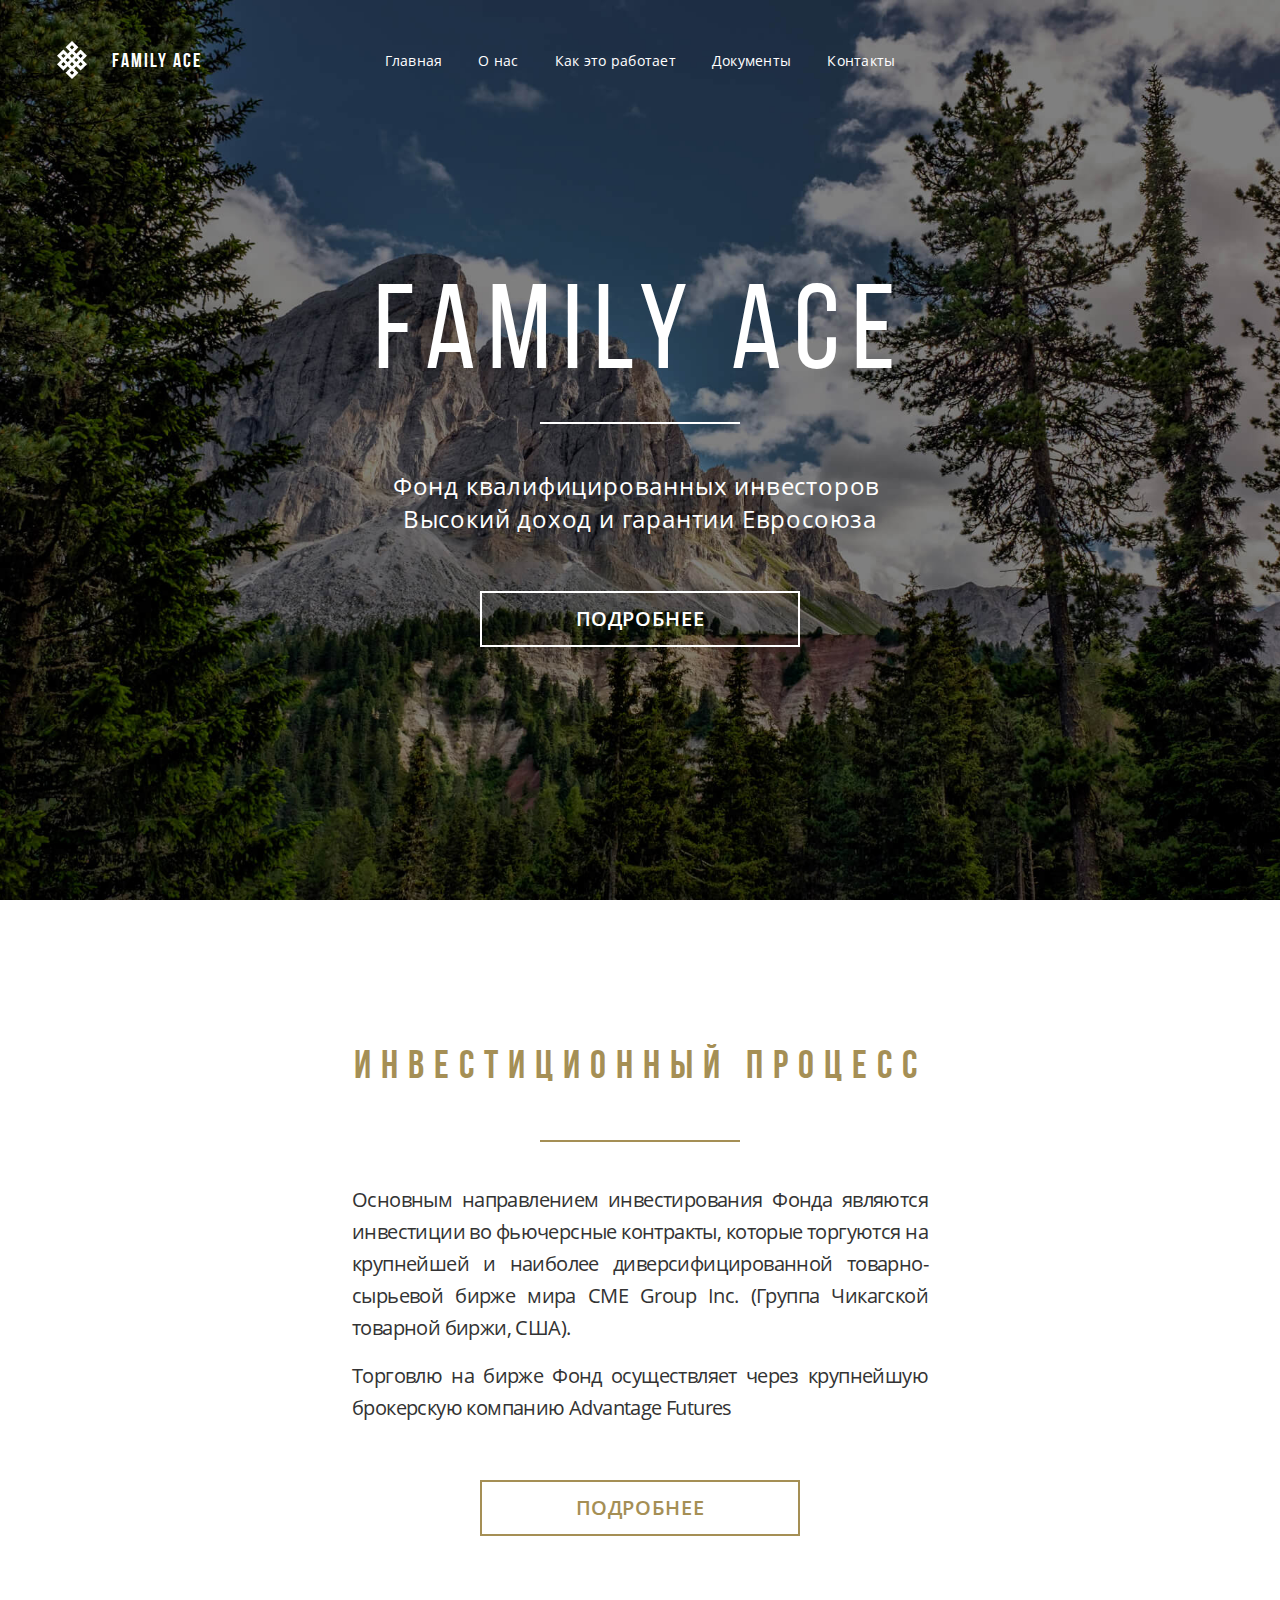
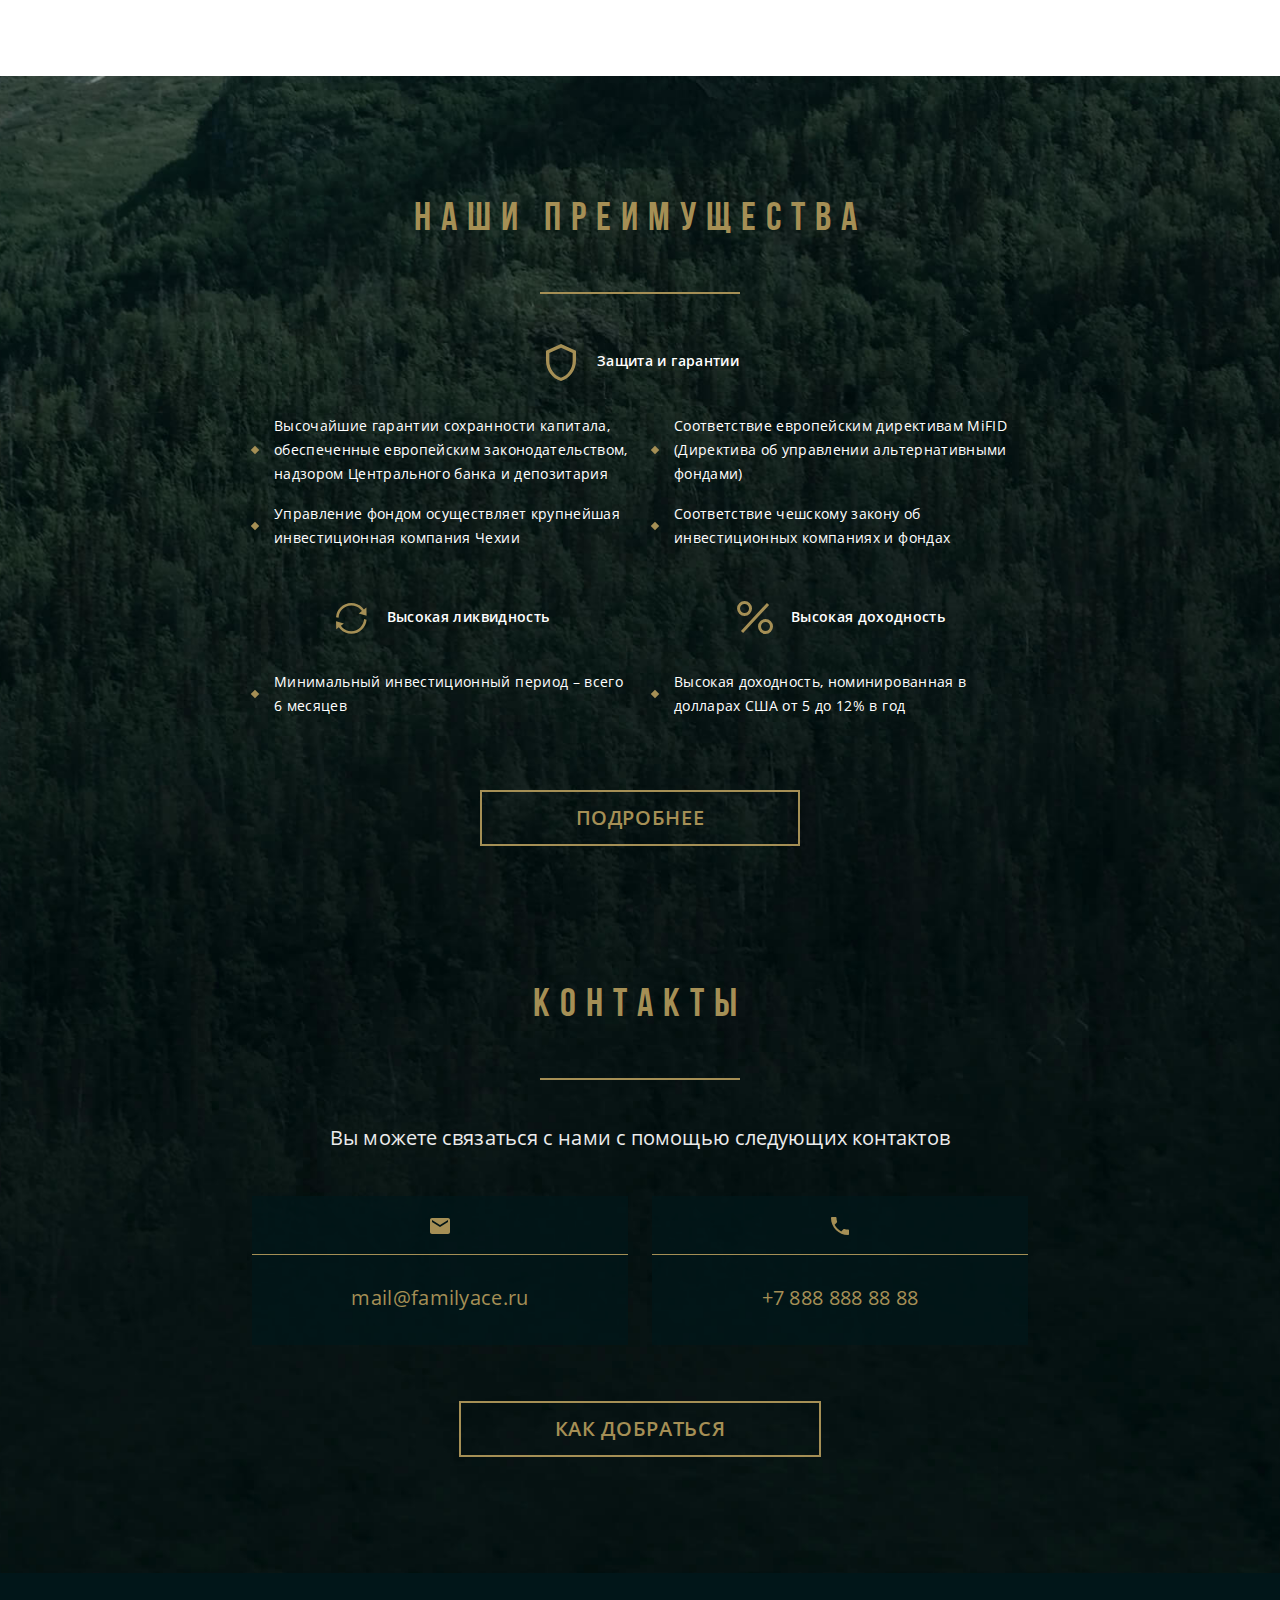
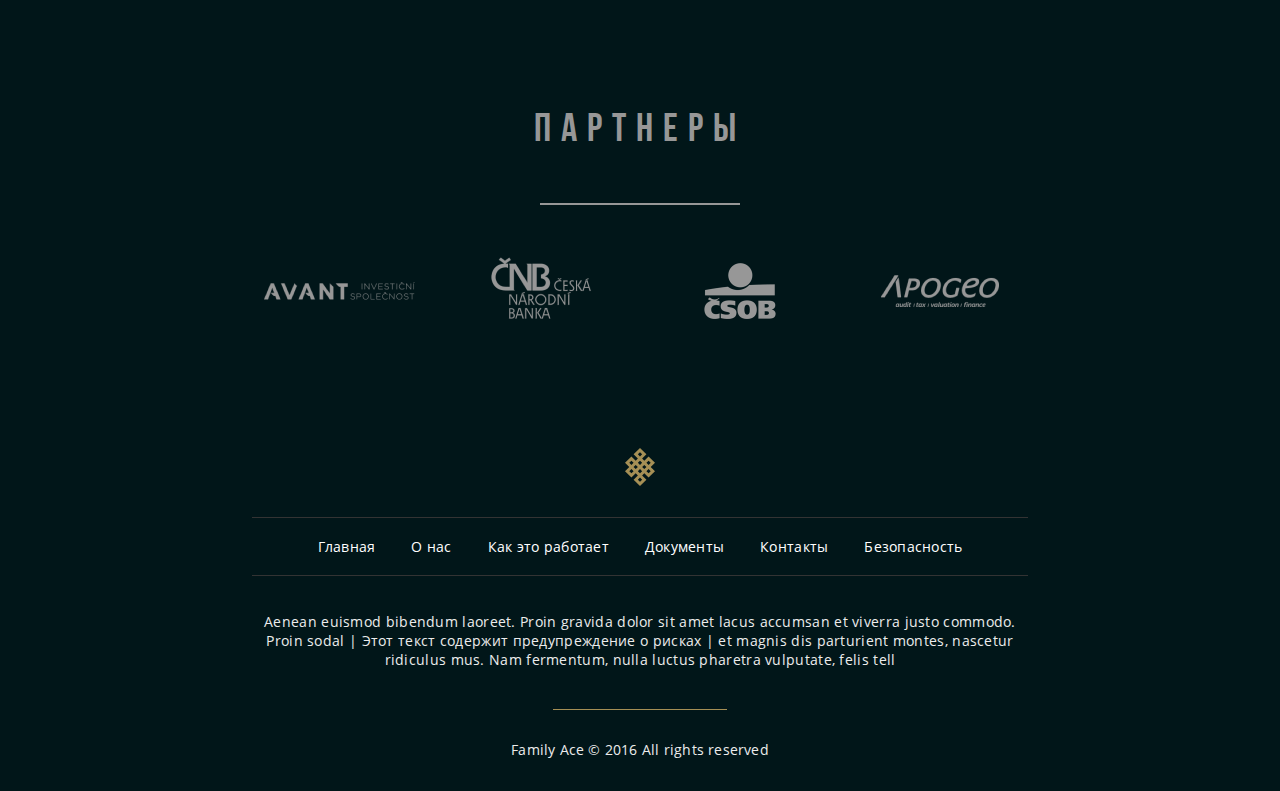
==== commit 5c67dfa1: "Update 2016-11-22T08:34:46.326Z" ====
--- a/index.html
+++ b/index.html
@@ -1,2 +1,2 @@
-<!DOCTYPE html><html lang="ru"></html><head><meta charset="UTF-8"/><link rel="stylesheet" href="css/style.css"/><meta content="width=device-width, initial-scale=1.0, maximum-scale=1.0, user-scalable=no" name="viewport"/><title>Family Ace</title></head><body><div class="topbar undefined"><div class="row"><div class="columns small-12"><div class="topbar__content"><a href="/familyace" class="topbar-logo"><img src="img/svg/logo.svg" class="topbar-logo__icon"/><h2 class="topbar-logo__header">Family Ace</h2></a><nav class="topbar-nav"><a href="/familyace" class="topbar-nav__item">Главная</a><a href="who_we_are.html" class="topbar-nav__item">О нас</a><a class="topbar-nav__item">Как это работает</a><a href="documents.html" class="topbar-nav__item">Документы</a><a href="contacts.html" class="topbar-nav__item">Контакты</a></nav></div></div></div></div><main><section class="section section--main"><div class="row"><div class="columns small-12"><h1 class="section__title section__title--main">Family Ace</h1><p class="section__text section__text--main">Фонд квалифицированных инвесторов -<br/>Высокий доход и гарантии Евросоюза</p><div class="section__action"><a href="who_we_are.html" class="button button--white">Подробнее</a></div></div></div></section><section class="section section--white"><div class="row align-center"><div class="columns small-12 medium-8 large-6"><h2 class="section__title">Инвестиционный процесс</h2><div class="section__text"><p>Основным  направлением инвестирования Фонда  являются инвестиции во фьючерсные контракты, которые торгуются  на крупнейшей и наиболее диверсифицированной товарно-сырьевой бирже мира CME Group Inc. (Группа Чикагской товарной биржи, США). </p><p>Торговлю на бирже Фонд осуществляет через крупнейшую брокерскую компанию  Advantage Futures</p></div><div class="section__action"><a href="who_we_are.html" class="button">Подробнее</a></div></div></div></section><section class="section section--forest"><div class="row align-center"><div class="columns small-12 medium-8"><h2 class="section__title">Контакты</h2><div class="section__text section__text--forest"><p>Вы можете связаться с нами с помощью следующих контактов</p></div></div></div><div class="row align-center"><div class="columns small-12 medium-4"><a href="mailto:mail@familyace.ru" class="card"><div class="card__header"><img src="img/svg/mail.svg"/></div><div class="card__body">mail@familyace.ru</div></a></div><div class="columns small-12 medium-4"><a href="callto:+78888888888" class="card"><div class="card__header"><img src="img/svg/phone.svg"/></div><div class="card__body">+7 888 888 88 88</div></a></div></div><div class="section__action"><a href="contacts.html" class="button">Как добраться</a></div></section><section class="section section--dark"><h2 class="section__title section__title--on-dark">Партнеры</h2><div class="row align-center"><div class="columns small-12 medium-8"><div class="row small-up-2 large-up-4"><div class="columns"><a href="http://avantfunds.cz" target="_blank"><img src="img/partners/AVANT.png"/></a></div><div class="columns"><a href="http://www.cnb.cz/" target="_blank"><img src="img/partners/CNB.png"/></a></div><div class="columns"><a href="https://www.csob.cz" target="_blank"><img src="img/partners/CSOB.png"/></a></div><div class="columns"><a href="http://www.apogeo.cz/" target="_blank"><img src="img/partners/APOGEO.png"/></a></div></div></div></div></section></main><div class="footer"><div class="row align-center"><div class="columns small-12 large-8"><div class="footer__content"><img src="img/svg/logo-bronze.svg" class="footer-logo"/><nav class="footer-nav"><a href="/familyace" class="footer-nav__item">Главная</a><a href="who_we_are.html" class="footer-nav__item">О нас</a><a class="footer-nav__item">Как это работает</a><a href="documents.html" class="footer-nav__item">Документы</a><a href="contacts.html" class="footer-nav__item">Контакты</a></nav><div class="footer__text">Aenean euismod bibendum laoreet. Proin gravida dolor sit amet lacus accumsan et viverra justo commodo. Proin sodal  |  Этот текст содержит предупреждение о рисках  |  et magnis dis parturient montes, nascetur ridiculus mus. Nam fermentum, nulla luctus pharetra vulputate, felis tell</div><div class="footer__copyright">Family Ace © 2016 All rights reserved</div></div></div></div></div></body>+<!DOCTYPE html><html lang="ru"></html><head><meta charset="UTF-8"/><link rel="stylesheet" href="css/style.css"/><meta content="width=device-width, initial-scale=1.0, maximum-scale=1.0, user-scalable=no" name="viewport"/><title>Family Ace</title></head><body><div class="topbar undefined"><div class="row"><div class="columns small-12"><div class="topbar__content"><a href="/familyace" class="topbar-logo"><img src="img/svg/logo.svg" class="topbar-logo__icon"/><h2 class="topbar-logo__header">Family Ace</h2></a><nav class="topbar-nav"><a href="/familyace" class="topbar-nav__item">Главная</a><a href="who_we_are.html" class="topbar-nav__item">О нас</a><a href="what_we_do.html" class="topbar-nav__item">Как это работает</a><a href="documents.html" class="topbar-nav__item">Документы</a><a href="contacts.html" class="topbar-nav__item">Контакты</a></nav></div></div></div></div><main><section class="section section--main"><div class="row"><div class="columns small-12"><h1 class="section__title section__title--main">Family Ace</h1><p class="section__text section__text--main">Фонд квалифицированных инвесторов +<br/>Высокий доход и гарантии Евросоюза</p><div class="section__action"><a href="who_we_are.html" class="button button--white">Подробнее</a></div></div></div></section><section class="section section--white"><div class="row align-center"><div class="columns small-12 medium-8 large-6"><h2 class="section__title">Инвестиционный процесс</h2><div class="section__text"><p>Основным  направлением инвестирования Фонда  являются инвестиции во фьючерсные контракты, которые торгуются  на крупнейшей и наиболее диверсифицированной товарно-сырьевой бирже мира CME Group Inc. (Группа Чикагской товарной биржи, США). </p><p>Торговлю на бирже Фонд осуществляет через крупнейшую брокерскую компанию  Advantage Futures</p></div><div class="section__action"><a href="who_we_are.html" class="button">Подробнее</a></div></div></div></section><section class="section section--forest"><section class="section section--advantages"><div class="row align-center"><div class="columns small-12 medium-8"><h2 class="section__title">Наши Преимущества</h2><div class="advantages__title"><img src="img/svg/shield.svg"/>Защита и гарантии</div><div class="row"><div class="columns small-12 medium-6"><div class="list list--basic list--light"><li>Высочайшие гарантии сохранности капитала, обеспеченные европейским законодательством, надзором Центрального банка и депозитария</li><li>Управление фондом осуществляет крупнейшая инвестиционная компания Чехии</li></div><div class="advantages__title"><img src="img/svg/turnover.svg"/>Высокая ликвидность</div><div class="list list--basic list--light"><li>Минимальный инвестиционный период – всего 6 месяцев</li></div></div><div class="columns small-12 medium-6"><div class="list list--basic list--light"><li>Соответствие европейским директивам MiFID (Директива об управлении альтернативными фондами)</li><li>Соответствие чешскому закону об инвестиционных компаниях и фондах</li></div><div class="advantages__title"><img src="img/svg/percent.svg"/>Высокая доходность</div><div class="list list--basic list--light"><li>Высокая доходность, номинированная в долларах США от 5 до 12% в год</li></div></div></div><div class="section__action"><a href="#" class="button">Подробнее</a></div></div></div></section><section><div class="row align-center"><div class="columns small-12 medium-8"><h2 class="section__title">Контакты</h2><div class="section__text section__text--forest"><p>Вы можете связаться с нами с помощью следующих контактов</p></div></div></div><div class="row align-center"><div class="columns small-12 medium-4"><a href="mailto:mail@familyace.ru" class="card"><div class="card__header"><img src="img/svg/mail.svg"/></div><div class="card__body">mail@familyace.ru</div></a></div><div class="columns small-12 medium-4"><a href="callto:+78888888888" class="card"><div class="card__header"><img src="img/svg/phone.svg"/></div><div class="card__body">+7 888 888 88 88</div></a></div></div><div class="section__action"><a href="contacts.html" class="button">Как добраться</a></div></section></section><section class="section section--dark"><h2 class="section__title section__title--on-dark">Партнеры</h2><div class="row align-center"><div class="columns small-12 medium-8"><div class="row small-up-2 large-up-4"><div class="columns"><a href="http://avantfunds.cz" target="_blank"><img src="img/partners/AVANT.png"/></a></div><div class="columns"><a href="http://www.cnb.cz/" target="_blank"><img src="img/partners/CNB.png"/></a></div><div class="columns"><a href="https://www.csob.cz" target="_blank"><img src="img/partners/CSOB.png"/></a></div><div class="columns"><a href="http://www.apogeo.cz/" target="_blank"><img src="img/partners/APOGEO.png"/></a></div></div></div></div></section></main><div class="footer"><div class="row align-center"><div class="columns small-12 large-8"><div class="footer__content"><img src="img/svg/logo-bronze.svg" class="footer-logo"/><nav class="footer-nav"><a href="/familyace" class="footer-nav__item">Главная</a><a href="who_we_are.html" class="footer-nav__item">О нас</a><a href="what_we_do.html" class="footer-nav__item">Как это работает</a><a href="documents.html" class="footer-nav__item">Документы</a><a href="contacts.html" class="footer-nav__item">Контакты</a><a href="security.html" class="footer-nav__item">Безопасность</a></nav><div class="footer__text">Aenean euismod bibendum laoreet. Proin gravida dolor sit amet lacus accumsan et viverra justo commodo. Proin sodal  |  Этот текст содержит предупреждение о рисках  |  et magnis dis parturient montes, nascetur ridiculus mus. Nam fermentum, nulla luctus pharetra vulputate, felis tell</div><div class="footer__copyright">Family Ace © 2016 All rights reserved</div></div></div></div></div></body>--- a/css/style.css
+++ b/css/style.css
@@ -1,2 +1,2 @@
-button,img,legend{border:0}pre,textarea{overflow:auto}body,button,legend{padding:0}[data-whatinput=mouse] button,a:active,a:hover{outline:0}h1,h2,h3,h4,h5,h6,p{text-rendering:optimizeLegibility}@font-face{font-family:OpenSansRegular;src:url(../fonts/OpenSansRegular/OpenSansRegular.eot);src:url(../fonts/OpenSansRegular/OpenSansRegular.eot?#iefix) format("embedded-opentype"),url(../fonts/OpenSansRegular/OpenSansRegular.woff) format("woff"),url(../fonts/OpenSansRegular/OpenSansRegular.ttf) format("truetype");font-style:normal;font-weight:400}@font-face{font-family:OpenSansSemiBold;src:url(../fonts/OpenSansSemiBold/OpenSansSemiBold.eot);src:url(../fonts/OpenSansSemiBold/OpenSansSemiBold.eot?#iefix) format("embedded-opentype"),url(../fonts/OpenSansSemiBold/OpenSansSemiBold.woff) format("woff"),url(../fonts/OpenSansSemiBold/OpenSansSemiBold.ttf) format("truetype");font-style:normal;font-weight:400}@font-face{font-family:BebasRegular;src:url(../fonts/BebasRegular/BebasRegular.eot);src:url(../fonts/BebasRegular/BebasRegular.eot?#iefix) format("embedded-opentype"),url(../fonts/BebasRegular/BebasRegular.woff) format("woff"),url(../fonts/BebasRegular/BebasRegular.ttf) format("truetype");font-style:normal;font-weight:400}@font-face{font-family:BebasBold;src:url(../fonts/BebasBold/BebasBold.eot);src:url(../fonts/BebasBold/BebasBold.eot?#iefix) format("embedded-opentype"),url(../fonts/BebasBold/BebasBold.woff) format("woff"),url(../fonts/BebasBold/BebasBold.ttf) format("truetype");font-style:normal;font-weight:400}/*! normalize.css v3.0.3 | MIT License | github.com/necolas/normalize.css */html{font-family:sans-serif;-ms-text-size-adjust:100%;-webkit-text-size-adjust:100%}article,aside,details,figcaption,figure,footer,header,hgroup,main,menu,nav,section,summary{display:block}audio,canvas,progress,video{display:inline-block;vertical-align:baseline}audio:not([controls]){display:none;height:0}[hidden],template{display:none}abbr[title]{border-bottom:1px dotted}b,optgroup,strong{font-weight:700}dfn{font-style:italic}mark{background:#ff0;color:#000}small{font-size:80%}sub,sup{font-size:75%;line-height:0;position:relative;vertical-align:baseline}sup{top:-.5em}.topbar,.topbar-hack{top:0;right:0;left:0}sub{bottom:-.25em}img{max-width:100%;height:auto;-ms-interpolation-mode:bicubic;display:inline-block;vertical-align:middle}svg:not(:root){overflow:hidden}figure{margin:1em 40px}code,kbd,pre,samp{font-family:monospace,monospace;font-size:1em}button,input,optgroup,select,textarea{color:inherit;font:inherit;margin:0}a,b,em,i,small,strong{line-height:inherit}dl,ol,p,ul{line-height:1.6}button,select{text-transform:none}button,html input[type=button],input[type=reset],input[type=submit]{-webkit-appearance:button;cursor:pointer}button[disabled],html input[disabled]{cursor:not-allowed}button::-moz-focus-inner,input::-moz-focus-inner{border:0;padding:0}input{line-height:normal}input[type=checkbox],input[type=radio]{box-sizing:border-box;padding:0}input[type=number]::-webkit-inner-spin-button,input[type=number]::-webkit-outer-spin-button{height:auto}input[type=search]{-webkit-appearance:textfield;box-sizing:content-box}.button,button{-webkit-appearance:none}input[type=search]::-webkit-search-cancel-button,input[type=search]::-webkit-search-decoration{-webkit-appearance:none}legend{}select,textarea{border-radius:0}textarea{height:auto;min-height:50px}table{border-collapse:collapse;border-spacing:0}.foundation-mq{font-family:"small=0em&medium=40em&large=64em&xlarge=75em&xxlarge=90em"}html{font-size:100%;box-sizing:border-box}*,::after,::before{box-sizing:inherit}body{margin:0;font-family:OpenSansRegular,"Helvetica Neue",Helvetica,Roboto,Arial,sans-serif;font-weight:400;line-height:1.5;color:rgba(0,0,0,.87);background:#fff;-webkit-font-smoothing:antialiased;-moz-osx-font-smoothing:grayscale}select{width:100%}#map_canvas embed,#map_canvas img,#map_canvas object,.map_canvas embed,.map_canvas img,.map_canvas object,.mqa-display embed,.mqa-display img,.mqa-display object{max-width:none!important}button{overflow:visible;-moz-appearance:none;background:0 0;border-radius:0;line-height:1}.is-visible{display:block!important}.is-hidden{display:none!important}.row{max-width:75rem;margin-left:auto;margin-right:auto;display:-webkit-box;display:-ms-flexbox;display:flex;-ms-flex-flow:row wrap;flex-flow:row wrap}.row .row{margin-left:-.75rem;margin-right:-.75rem}.row.expanded{max-width:none}.row.collapse>.column,.row.collapse>.columns{padding-left:0;padding-right:0}.row.collapse>.column>.row,.row.collapse>.columns>.row,.row.is-collapse-child{margin-left:0;margin-right:0}.column,.columns{-webkit-box-flex:1;-ms-flex:1 1 0px;flex:1 1 0px;padding-left:.75rem;padding-right:.75rem;min-width:initial}.column.row.row,.row.row.columns{float:none;display:block}.row .column.row.row,.row .row.row.columns{padding-left:0;padding-right:0;margin-left:0;margin-right:0}.small-1{-webkit-box-flex:0;-ms-flex:0 0 8.33333%;flex:0 0 8.33333%;max-width:8.33333%}.small-2,.small-3{-webkit-box-flex:0}.small-offset-0{margin-left:0}.small-2{-ms-flex:0 0 16.66667%;flex:0 0 16.66667%;max-width:16.66667%}.small-offset-1{margin-left:8.33333%}.small-3{-ms-flex:0 0 25%;flex:0 0 25%;max-width:25%}.small-4,.small-5{-webkit-box-flex:0}.small-offset-2{margin-left:16.66667%}.small-4{-ms-flex:0 0 33.33333%;flex:0 0 33.33333%;max-width:33.33333%}.small-offset-3{margin-left:25%}.small-5{-ms-flex:0 0 41.66667%;flex:0 0 41.66667%;max-width:41.66667%}.small-6,.small-7{-webkit-box-flex:0}.small-offset-4{margin-left:33.33333%}.small-6{-ms-flex:0 0 50%;flex:0 0 50%;max-width:50%}.small-offset-5{margin-left:41.66667%}.small-7{-ms-flex:0 0 58.33333%;flex:0 0 58.33333%;max-width:58.33333%}.small-8,.small-9{-webkit-box-flex:0}.small-offset-6{margin-left:50%}.small-8{-ms-flex:0 0 66.66667%;flex:0 0 66.66667%;max-width:66.66667%}.small-offset-7{margin-left:58.33333%}.small-9{-ms-flex:0 0 75%;flex:0 0 75%;max-width:75%}.small-offset-8{margin-left:66.66667%}.small-10{-webkit-box-flex:0;-ms-flex:0 0 83.33333%;flex:0 0 83.33333%;max-width:83.33333%}.small-offset-9{margin-left:75%}.small-11{-webkit-box-flex:0;-ms-flex:0 0 91.66667%;flex:0 0 91.66667%;max-width:91.66667%}.small-offset-10{margin-left:83.33333%}.small-12{-webkit-box-flex:0;-ms-flex:0 0 100%;flex:0 0 100%;max-width:100%}.small-offset-11{margin-left:91.66667%}.small-up-1{-ms-flex-wrap:wrap;flex-wrap:wrap}.small-up-1>.column,.small-up-1>.columns{-webkit-box-flex:0;-ms-flex:0 0 100%;flex:0 0 100%;max-width:100%}.small-up-2{-ms-flex-wrap:wrap;flex-wrap:wrap}.small-up-2>.column,.small-up-2>.columns{-webkit-box-flex:0;-ms-flex:0 0 50%;flex:0 0 50%;max-width:50%}.small-up-3{-ms-flex-wrap:wrap;flex-wrap:wrap}.small-up-3>.column,.small-up-3>.columns{-webkit-box-flex:0;-ms-flex:0 0 33.33333%;flex:0 0 33.33333%;max-width:33.33333%}.small-up-4{-ms-flex-wrap:wrap;flex-wrap:wrap}.small-up-4>.column,.small-up-4>.columns{-webkit-box-flex:0;-ms-flex:0 0 25%;flex:0 0 25%;max-width:25%}.small-up-5{-ms-flex-wrap:wrap;flex-wrap:wrap}.small-up-5>.column,.small-up-5>.columns{-webkit-box-flex:0;-ms-flex:0 0 20%;flex:0 0 20%;max-width:20%}.small-up-6{-ms-flex-wrap:wrap;flex-wrap:wrap}.small-up-6>.column,.small-up-6>.columns{-webkit-box-flex:0;-ms-flex:0 0 16.66667%;flex:0 0 16.66667%;max-width:16.66667%}.small-up-7{-ms-flex-wrap:wrap;flex-wrap:wrap}.small-up-7>.column,.small-up-7>.columns{-webkit-box-flex:0;-ms-flex:0 0 14.28571%;flex:0 0 14.28571%;max-width:14.28571%}.small-up-8{-ms-flex-wrap:wrap;flex-wrap:wrap}.small-up-8>.column,.small-up-8>.columns{-webkit-box-flex:0;-ms-flex:0 0 12.5%;flex:0 0 12.5%;max-width:12.5%}.small-collapse>.column,.small-collapse>.columns{padding-left:0;padding-right:0}.small-uncollapse>.column,.small-uncollapse>.columns{padding-left:.75rem;padding-right:.75rem}@media screen and (min-width:40em){.medium-1{-webkit-box-flex:0;-ms-flex:0 0 8.33333%;flex:0 0 8.33333%;max-width:8.33333%}.medium-offset-0{margin-left:0}.medium-2{-webkit-box-flex:0;-ms-flex:0 0 16.66667%;flex:0 0 16.66667%;max-width:16.66667%}.medium-offset-1{margin-left:8.33333%}.medium-3{-webkit-box-flex:0;-ms-flex:0 0 25%;flex:0 0 25%;max-width:25%}.medium-offset-2{margin-left:16.66667%}.medium-4{-webkit-box-flex:0;-ms-flex:0 0 33.33333%;flex:0 0 33.33333%;max-width:33.33333%}.medium-offset-3{margin-left:25%}.medium-5{-webkit-box-flex:0;-ms-flex:0 0 41.66667%;flex:0 0 41.66667%;max-width:41.66667%}.medium-offset-4{margin-left:33.33333%}.medium-6{-webkit-box-flex:0;-ms-flex:0 0 50%;flex:0 0 50%;max-width:50%}.medium-offset-5{margin-left:41.66667%}.medium-7{-webkit-box-flex:0;-ms-flex:0 0 58.33333%;flex:0 0 58.33333%;max-width:58.33333%}.medium-offset-6{margin-left:50%}.medium-8{-webkit-box-flex:0;-ms-flex:0 0 66.66667%;flex:0 0 66.66667%;max-width:66.66667%}.medium-offset-7{margin-left:58.33333%}.medium-9{-webkit-box-flex:0;-ms-flex:0 0 75%;flex:0 0 75%;max-width:75%}.medium-offset-8{margin-left:66.66667%}.medium-10{-webkit-box-flex:0;-ms-flex:0 0 83.33333%;flex:0 0 83.33333%;max-width:83.33333%}.medium-offset-9{margin-left:75%}.medium-11{-webkit-box-flex:0;-ms-flex:0 0 91.66667%;flex:0 0 91.66667%;max-width:91.66667%}.medium-offset-10{margin-left:83.33333%}.medium-12{-webkit-box-flex:0;-ms-flex:0 0 100%;flex:0 0 100%;max-width:100%}.medium-offset-11{margin-left:91.66667%}.medium-order-1{-webkit-box-ordinal-group:2;-ms-flex-order:1;order:1}.medium-order-2{-webkit-box-ordinal-group:3;-ms-flex-order:2;order:2}.medium-order-3{-webkit-box-ordinal-group:4;-ms-flex-order:3;order:3}.medium-order-4{-webkit-box-ordinal-group:5;-ms-flex-order:4;order:4}.medium-order-5{-webkit-box-ordinal-group:6;-ms-flex-order:5;order:5}.medium-order-6{-webkit-box-ordinal-group:7;-ms-flex-order:6;order:6}.medium-up-1{-ms-flex-wrap:wrap;flex-wrap:wrap}.medium-up-1>.column,.medium-up-1>.columns{-webkit-box-flex:0;-ms-flex:0 0 100%;flex:0 0 100%;max-width:100%}.medium-up-2{-ms-flex-wrap:wrap;flex-wrap:wrap}.medium-up-2>.column,.medium-up-2>.columns{-webkit-box-flex:0;-ms-flex:0 0 50%;flex:0 0 50%;max-width:50%}.medium-up-3{-ms-flex-wrap:wrap;flex-wrap:wrap}.medium-up-3>.column,.medium-up-3>.columns{-webkit-box-flex:0;-ms-flex:0 0 33.33333%;flex:0 0 33.33333%;max-width:33.33333%}.medium-up-4{-ms-flex-wrap:wrap;flex-wrap:wrap}.medium-up-4>.column,.medium-up-4>.columns{-webkit-box-flex:0;-ms-flex:0 0 25%;flex:0 0 25%;max-width:25%}.medium-up-5{-ms-flex-wrap:wrap;flex-wrap:wrap}.medium-up-5>.column,.medium-up-5>.columns{-webkit-box-flex:0;-ms-flex:0 0 20%;flex:0 0 20%;max-width:20%}.medium-up-6{-ms-flex-wrap:wrap;flex-wrap:wrap}.medium-up-6>.column,.medium-up-6>.columns{-webkit-box-flex:0;-ms-flex:0 0 16.66667%;flex:0 0 16.66667%;max-width:16.66667%}.medium-up-7{-ms-flex-wrap:wrap;flex-wrap:wrap}.medium-up-7>.column,.medium-up-7>.columns{-webkit-box-flex:0;-ms-flex:0 0 14.28571%;flex:0 0 14.28571%;max-width:14.28571%}.medium-up-8{-ms-flex-wrap:wrap;flex-wrap:wrap}.medium-up-8>.column,.medium-up-8>.columns{-webkit-box-flex:0;-ms-flex:0 0 12.5%;flex:0 0 12.5%;max-width:12.5%}}@media screen and (min-width:40em) and (min-width:40em){.medium-expand{-webkit-box-flex:1;-ms-flex:1 1 0px;flex:1 1 0px}}.row.medium-unstack>.column,.row.medium-unstack>.columns{-webkit-box-flex:0;-ms-flex:0 0 100%;flex:0 0 100%}@media screen and (min-width:40em){.row.medium-unstack>.column,.row.medium-unstack>.columns{-webkit-box-flex:1;-ms-flex:1 1 0px;flex:1 1 0px}.medium-collapse>.column,.medium-collapse>.columns{padding-left:0;padding-right:0}.medium-uncollapse>.column,.medium-uncollapse>.columns{padding-left:.75rem;padding-right:.75rem}}@media screen and (min-width:64em){.large-1{-webkit-box-flex:0;-ms-flex:0 0 8.33333%;flex:0 0 8.33333%;max-width:8.33333%}.large-2,.large-3{-webkit-box-flex:0}.large-offset-0{margin-left:0}.large-2{-ms-flex:0 0 16.66667%;flex:0 0 16.66667%;max-width:16.66667%}.large-offset-1{margin-left:8.33333%}.large-3{-ms-flex:0 0 25%;flex:0 0 25%;max-width:25%}.large-4,.large-5{-webkit-box-flex:0}.large-offset-2{margin-left:16.66667%}.large-4{-ms-flex:0 0 33.33333%;flex:0 0 33.33333%;max-width:33.33333%}.large-offset-3{margin-left:25%}.large-5{-ms-flex:0 0 41.66667%;flex:0 0 41.66667%;max-width:41.66667%}.large-6,.large-7{-webkit-box-flex:0}.large-offset-4{margin-left:33.33333%}.large-6{-ms-flex:0 0 50%;flex:0 0 50%;max-width:50%}.large-offset-5{margin-left:41.66667%}.large-7{-ms-flex:0 0 58.33333%;flex:0 0 58.33333%;max-width:58.33333%}.large-8,.large-9{-webkit-box-flex:0}.large-offset-6{margin-left:50%}.large-8{-ms-flex:0 0 66.66667%;flex:0 0 66.66667%;max-width:66.66667%}.large-offset-7{margin-left:58.33333%}.large-9{-ms-flex:0 0 75%;flex:0 0 75%;max-width:75%}.large-offset-8{margin-left:66.66667%}.large-10{-webkit-box-flex:0;-ms-flex:0 0 83.33333%;flex:0 0 83.33333%;max-width:83.33333%}.large-offset-9{margin-left:75%}.large-11{-webkit-box-flex:0;-ms-flex:0 0 91.66667%;flex:0 0 91.66667%;max-width:91.66667%}.large-offset-10{margin-left:83.33333%}.large-12{-webkit-box-flex:0;-ms-flex:0 0 100%;flex:0 0 100%;max-width:100%}.large-offset-11{margin-left:91.66667%}.large-order-1{-webkit-box-ordinal-group:2;-ms-flex-order:1;order:1}.large-order-2{-webkit-box-ordinal-group:3;-ms-flex-order:2;order:2}.large-order-3{-webkit-box-ordinal-group:4;-ms-flex-order:3;order:3}.large-order-4{-webkit-box-ordinal-group:5;-ms-flex-order:4;order:4}.large-order-5{-webkit-box-ordinal-group:6;-ms-flex-order:5;order:5}.large-order-6{-webkit-box-ordinal-group:7;-ms-flex-order:6;order:6}.large-up-1{-ms-flex-wrap:wrap;flex-wrap:wrap}.large-up-1>.column,.large-up-1>.columns{-webkit-box-flex:0;-ms-flex:0 0 100%;flex:0 0 100%;max-width:100%}.large-up-2{-ms-flex-wrap:wrap;flex-wrap:wrap}.large-up-2>.column,.large-up-2>.columns{-webkit-box-flex:0;-ms-flex:0 0 50%;flex:0 0 50%;max-width:50%}.large-up-3{-ms-flex-wrap:wrap;flex-wrap:wrap}.large-up-3>.column,.large-up-3>.columns{-webkit-box-flex:0;-ms-flex:0 0 33.33333%;flex:0 0 33.33333%;max-width:33.33333%}.large-up-4{-ms-flex-wrap:wrap;flex-wrap:wrap}.large-up-4>.column,.large-up-4>.columns{-webkit-box-flex:0;-ms-flex:0 0 25%;flex:0 0 25%;max-width:25%}.large-up-5{-ms-flex-wrap:wrap;flex-wrap:wrap}.large-up-5>.column,.large-up-5>.columns{-webkit-box-flex:0;-ms-flex:0 0 20%;flex:0 0 20%;max-width:20%}.large-up-6{-ms-flex-wrap:wrap;flex-wrap:wrap}.large-up-6>.column,.large-up-6>.columns{-webkit-box-flex:0;-ms-flex:0 0 16.66667%;flex:0 0 16.66667%;max-width:16.66667%}.large-up-7{-ms-flex-wrap:wrap;flex-wrap:wrap}.large-up-7>.column,.large-up-7>.columns{-webkit-box-flex:0;-ms-flex:0 0 14.28571%;flex:0 0 14.28571%;max-width:14.28571%}.large-up-8{-ms-flex-wrap:wrap;flex-wrap:wrap}.large-up-8>.column,.large-up-8>.columns{-webkit-box-flex:0;-ms-flex:0 0 12.5%;flex:0 0 12.5%;max-width:12.5%}}@media screen and (min-width:64em) and (min-width:64em){.large-expand{-webkit-box-flex:1;-ms-flex:1 1 0px;flex:1 1 0px}}.row.large-unstack>.column,.row.large-unstack>.columns{-webkit-box-flex:0;-ms-flex:0 0 100%;flex:0 0 100%}@media screen and (min-width:64em){.row.large-unstack>.column,.row.large-unstack>.columns{-webkit-box-flex:1;-ms-flex:1 1 0px;flex:1 1 0px}.large-collapse>.column,.large-collapse>.columns{padding-left:0;padding-right:0}.large-uncollapse>.column,.large-uncollapse>.columns{padding-left:.75rem;padding-right:.75rem}}.shrink{-webkit-box-flex:0;-ms-flex:0 0 auto;flex:0 0 auto;max-width:100%}.align-top.columns,.column.align-top{-ms-flex-item-align:start;align-self:flex-start}.align-bottom.columns,.column.align-bottom{-ms-flex-item-align:end;align-self:flex-end}.align-middle.columns,.column.align-middle{-ms-flex-item-align:center;align-self:center}.align-stretch.columns,.column.align-stretch{-ms-flex-item-align:stretch;align-self:stretch}blockquote,dd,div,dl,dt,form,h1,h2,h3,h4,h5,h6,li,ol,p,pre,td,th,ul{margin:0;padding:0}ol,ul{margin-left:1.25rem}dl,ol,p,ul{margin-bottom:1rem}p{font-size:inherit}em,i{font-style:italic}h1,h2,h3,h4,h5,h6{font-family:BebasBold,OpenSansRegular,"Helvetica Neue",Helvetica,Roboto,Arial,sans-serif;font-weight:400;font-style:normal;color:inherit;margin-top:0;margin-bottom:0;line-height:1.4}code,kbd{background-color:#e6e6e6;color:rgba(0,0,0,.87);font-family:Consolas,"Liberation Mono",Courier,monospace}h1 small,h2 small,h3 small,h4 small,h5 small,h6 small{color:#cacaca;line-height:0}h1{font-size:1.5rem}h2{font-size:1.25rem}h3{font-size:1.1875rem}h4{font-size:1.125rem}h5{font-size:1.0625rem}h6{font-size:1rem}@media screen and (min-width:40em){h1{font-size:3rem}h2{font-size:2.5rem}h3{font-size:1.9375rem}h4{font-size:1.5625rem}h5{font-size:1.25rem}h6{font-size:1rem}}a{background-color:transparent;color:#A58F55;text-decoration:none;cursor:pointer}a:focus,a:hover{color:#8e7b49}a img{border:0}hr{box-sizing:content-box;max-width:75rem;height:0;border-right:0;border-top:0;border-bottom:1px solid #cacaca;border-left:0;margin:1.25rem auto;clear:both}dl,ol,ul{list-style-position:outside}li{font-size:inherit}ul{list-style-type:disc}ol ol,ol ul,ul ol,ul ul{margin-left:1.25rem;margin-bottom:0}dl dt{margin-bottom:.3rem;font-weight:700}.subheader,code{font-weight:400}blockquote{margin:0 0 1rem;padding:.5625rem 1.25rem 0 1.1875rem;border-left:1px solid #cacaca}blockquote,blockquote p{line-height:1.6;color:#8a8a8a}cite{display:block;font-size:.8125rem;color:#8a8a8a}cite:before{content:'\2014 \0020'}abbr{color:rgba(0,0,0,.87);cursor:help;border-bottom:1px dotted rgba(0,0,0,.87)}code{border:1px solid #cacaca;padding:.125rem .3125rem .0625rem}kbd{padding:.125rem .25rem 0;margin:0}.subheader{margin-top:.2rem;margin-bottom:.5rem;line-height:1.4;color:#8a8a8a}.lead{font-size:125%;line-height:1.6}.stat{font-size:2.5rem;line-height:1}p+.stat{margin-top:-1rem}.no-bullet{margin-left:0;list-style:none}.text-left{text-align:left}.text-right{text-align:right}.text-center{text-align:center}.text-justify{text-align:justify}@media screen and (min-width:40em){.medium-text-left{text-align:left}.medium-text-right{text-align:right}.medium-text-center{text-align:center}.medium-text-justify{text-align:justify}}.show-for-print{display:none!important}@media print{blockquote,img,pre,tr{page-break-inside:avoid}*{background:0 0!important;color:#000!important;box-shadow:none!important;text-shadow:none!important}.show-for-print{display:block!important}.hide-for-print{display:none!important}table.show-for-print{display:table!important}thead.show-for-print{display:table-header-group!important}tbody.show-for-print{display:table-row-group!important}tr.show-for-print{display:table-row!important}td.show-for-print,th.show-for-print{display:table-cell!important}a,a:visited{text-decoration:underline}a[href]:after{content:" (" attr(href) ")"}.ir a:after,a[href^='javascript:']:after,a[href^='#']:after{content:''}abbr[title]:after{content:" (" attr(title) ")"}blockquote,pre{border:1px solid #8a8a8a}thead{display:table-header-group}img{max-width:100%!important}@page{margin:.5cm}h2,h3,p{orphans:3;widows:3}h2,h3{page-break-after:avoid}}.section--forest,.section--main{background-repeat:no-repeat;background-position:center top}.footer__text:after,.section__title:after{content:''}.hide{display:none!important}.invisible{visibility:hidden}@media screen and (max-width:0em),screen and (min-width:40em){.show-for-small-only{display:none!important}}@media screen and (min-width:40em){.hide-for-medium{display:none!important}}@media screen and (max-width:39.9375em){.hide-for-small-only,.show-for-medium{display:none!important}}@media screen and (min-width:40em) and (max-width:63.9375em){.hide-for-medium-only{display:none!important}}@media screen and (max-width:39.9375em),screen and (min-width:64em){.show-for-medium-only{display:none!important}}@media screen and (min-width:64em){.large-text-left{text-align:left}.large-text-right{text-align:right}.large-text-center{text-align:center}.large-text-justify{text-align:justify}.hide-for-large{display:none!important}}@media screen and (max-width:63.9375em){.show-for-large{display:none!important}}@media screen and (min-width:64em) and (max-width:74.9375em){.hide-for-large-only{display:none!important}}@media screen and (max-width:63.9375em),screen and (min-width:75em){.show-for-large-only{display:none!important}}.show-for-sr,.show-on-focus{position:absolute!important;width:1px;height:1px;overflow:hidden;clip:rect(0,0,0,0)}.show-on-focus:active,.show-on-focus:focus{position:static!important;height:auto;width:auto;overflow:visible;clip:auto}.hide-for-portrait,.show-for-landscape{display:block!important}@media screen and (orientation:landscape){.hide-for-portrait,.show-for-landscape{display:block!important}.hide-for-landscape,.show-for-portrait{display:none!important}}.hide-for-landscape,.show-for-portrait{display:none!important}@media screen and (orientation:portrait){.hide-for-portrait,.show-for-landscape{display:none!important}.hide-for-landscape,.show-for-portrait{display:block!important}}.align-right{-webkit-box-pack:end;-ms-flex-pack:end;justify-content:flex-end}.align-center{-webkit-box-pack:center;-ms-flex-pack:center;justify-content:center}.align-justify{-webkit-box-pack:justify;-ms-flex-pack:justify;justify-content:space-between}.align-spaced{-ms-flex-pack:distribute;justify-content:space-around}.align-top{-webkit-box-align:start;-ms-flex-align:start;align-items:flex-start}.align-self-top{-ms-flex-item-align:start;align-self:flex-start}.align-bottom{-webkit-box-align:end;-ms-flex-align:end;align-items:flex-end}.align-self-bottom{-ms-flex-item-align:end;align-self:flex-end}.align-middle{-webkit-box-align:center;-ms-flex-align:center;align-items:center}.align-self-middle{-ms-flex-item-align:center;align-self:center}.align-stretch{-webkit-box-align:stretch;-ms-flex-align:stretch;align-items:stretch}.align-self-stretch{-ms-flex-item-align:stretch;align-self:stretch}.small-order-1{-webkit-box-ordinal-group:2;-ms-flex-order:1;order:1}.small-order-2{-webkit-box-ordinal-group:3;-ms-flex-order:2;order:2}.small-order-3{-webkit-box-ordinal-group:4;-ms-flex-order:3;order:3}.small-order-4{-webkit-box-ordinal-group:5;-ms-flex-order:4;order:4}.small-order-5{-webkit-box-ordinal-group:6;-ms-flex-order:5;order:5}.small-order-6{-webkit-box-ordinal-group:7;-ms-flex-order:6;order:6}@media screen and (min-width:40em){.medium-order-1{-webkit-box-ordinal-group:2;-ms-flex-order:1;order:1}.medium-order-2{-webkit-box-ordinal-group:3;-ms-flex-order:2;order:2}.medium-order-3{-webkit-box-ordinal-group:4;-ms-flex-order:3;order:3}.medium-order-4{-webkit-box-ordinal-group:5;-ms-flex-order:4;order:4}.medium-order-5{-webkit-box-ordinal-group:6;-ms-flex-order:5;order:5}.medium-order-6{-webkit-box-ordinal-group:7;-ms-flex-order:6;order:6}}@media screen and (min-width:64em){.large-order-1{-webkit-box-ordinal-group:2;-ms-flex-order:1;order:1}.large-order-2{-webkit-box-ordinal-group:3;-ms-flex-order:2;order:2}.large-order-3{-webkit-box-ordinal-group:4;-ms-flex-order:3;order:3}.large-order-4{-webkit-box-ordinal-group:5;-ms-flex-order:4;order:4}.large-order-5{-webkit-box-ordinal-group:6;-ms-flex-order:5;order:5}.large-order-6{-webkit-box-ordinal-group:7;-ms-flex-order:6;order:6}}.topbar{z-index:1;height:64px;position:absolute;padding-top:12px;padding-bottom:12px}.topbar--dark{background-color:rgba(1,22,25,.8)}.topbar__content{display:-webkit-box;display:-ms-flexbox;display:flex;position:relative;-webkit-box-pack:center;-ms-flex-pack:center;justify-content:center}@media screen and (min-width:40em){.topbar{height:120px;padding-top:40px;padding-bottom:40px}.topbar-logo{display:-webkit-box;display:-ms-flexbox;display:flex;-webkit-box-align:center;-ms-flex-align:center;align-items:center}.topbar-logo__icon{margin-right:20px}}.topbar-logo__header{display:none}@media screen and (min-width:40em){.topbar-logo__header{display:block;font-size:20px;color:#FFF;letter-spacing:2px;margin-bottom:-4px}}.footer-nav__item,.topbar-nav__item{font-size:14px;color:#fff;letter-spacing:.26px}.topbar-nav{display:none}@media screen and (min-width:40em){.topbar-nav{display:-webkit-box;display:-ms-flexbox;display:flex}}.topbar-nav__item{padding:10px 18px}.footer{background-color:#011619;padding-top:32px;padding-bottom:32px}.footer-logo{margin-bottom:30px}.footer-nav{display:-webkit-box;display:-ms-flexbox;display:flex;-webkit-box-pack:center;-ms-flex-pack:center;justify-content:center;width:100%;margin-bottom:36px;border-top:1px solid #333;border-bottom:1px solid #333;padding-top:8px;padding-bottom:8px}.custom-table tr,.custom__title,.table tr{border-top:1px solid #979797}.custom-table tr,.custom__text:last-child,.table tr{border-bottom:1px solid #979797}@media screen and (max-width:39.9375em){.footer-nav{-webkit-box-orient:vertical;-webkit-box-direction:normal;-ms-flex-direction:column;flex-direction:column;-webkit-box-align:center;-ms-flex-align:center;align-items:center}}.footer-nav__item{padding:10px 18px}.footer__copyright,.footer__text{font-size:14px;color:#ECECEC;line-height:1.357}.footer__text{letter-spacing:.3px;text-align:center}.footer__text:after{display:block;width:174px;height:1px;background-color:#A58F55;margin:40px auto 30px}.footer__content,.section--main{display:-webkit-box;display:-ms-flexbox;-webkit-box-orient:vertical;-webkit-box-direction:normal}.custom-table ul,.custom__text ul,.table ul{margin-bottom:0}.footer__copyright{letter-spacing:.21px}.footer__content{display:flex;-webkit-box-align:center;-ms-flex-align:center;align-items:center;-ms-flex-direction:column;flex-direction:column}.custom-table,.table{width:100%;font-size:16px}.custom-table td,.table td{vertical-align:top;padding-top:20px;padding-bottom:20px}.custom-table td:first-child,.table td:first-child{padding-right:32px;color:#A58F55}.custom-table td:last-child,.table td:last-child{color:#fff}.custom__title{font-size:12px;padding-top:12px;color:#A58F55}.custom__text{font-size:16px;color:#fff;padding-bottom:12px}.section--main{background-image:url(../img/bg-rock.jpg);background-size:cover;height:100vh;display:flex;-ms-flex-direction:column;flex-direction:column;-webkit-box-pack:center;-ms-flex-pack:center;justify-content:center;-webkit-box-align:center;-ms-flex-align:center;align-items:center}.section--white{padding-top:64px;padding-bottom:50px}@media screen and (min-width:40em){.section--white{padding-top:140px;padding-bottom:140px}}.section--forest{padding-top:64px;padding-bottom:64px;background-image:url(../img/bg-forest.jpg);background-size:cover}.section--map,.section--secondary{background-repeat:no-repeat;background-position:center}@media screen and (min-width:40em){.section--forest{padding-top:116px;padding-bottom:116px}}.section--dark{padding-top:50px;padding-bottom:50px;background-color:#011619}@media screen and (min-width:40em){.section--dark{padding-top:130px;padding-bottom:80px}}.section--secondary{height:472px;padding-top:64px;display:-webkit-box;display:-ms-flexbox;display:flex;-webkit-box-align:center;-ms-flex-align:center;align-items:center;background-image:url(../img/bg-rock-dark.jpg)}@media screen and (min-width:40em){.section--secondary{padding-top:120px}}.section--map{background-image:url(../img/map.jpg);background-size:cover;min-height:100vh;padding-top:200px}.section__title{font-size:24px;color:#A58F55;letter-spacing:6px;text-transform:uppercase;text-align:center}.section__title:after{display:block;width:120px;height:2px;background-color:currentColor;margin:20px auto}.document,.section__action{display:-webkit-box;display:-ms-flexbox}@media screen and (min-width:40em){.section__title{font-size:40px;letter-spacing:10px}.section__title:after{width:200px;margin:44px auto 42px}}.section__title--main{font-family:BebasRegular,Helvetica,Roboto,Arial,sans-serif;font-size:60px;color:#fff;letter-spacing:6px}.section__title--main:after{margin:0 auto 45px}@media screen and (min-width:40em){.section__title--main{font-size:120px;letter-spacing:12px}.section__title--main:after{margin:0 auto 45px}}.section__title--on-dark{color:#979797}.section__title--dark{color:#011619}.section__title--secondary{font-family:OpenSansSemiBold,Helvetica,Roboto,Arial,sans-serif;font-size:20px;color:#fff;letter-spacing:.3px;text-transform:none;line-height:1.375}.button,.document__icon:after{font-family:OpenSansSemiBold,Helvetica,Roboto,Arial,sans-serif;text-transform:uppercase}.section__title--secondary:after{content:none}@media screen and (min-width:40em){.section__title--secondary{font-size:24px}}.section__subheader{font-family:OpenSansSemiBold,Helvetica,Roboto,Arial,sans-serif;font-size:12px;color:rgba(0,0,0,.87);letter-spacing:.34px;margin-bottom:16px;text-align:center}@media screen and (min-width:40em){.section__subheader{font-size:14px;margin-bottom:30px}}.section__text{font-size:12px;color:#333;line-height:1.35;text-align:justify;letter-spacing:-.6px}@media screen and (min-width:40em){.section__text{font-size:20px;letter-spacing:-.6px}}.section__text--main{font-size:12px;color:#fff;letter-spacing:.4px;text-align:center;line-height:1.375}@media screen and (min-width:40em){.section__text--main{font-size:24px;letter-spacing:.8px}}.section__text--forest{text-align:center;color:#ECECEC;letter-spacing:.1px;margin-bottom:42px}.section__text--small{font-size:12px;color:#fff;letter-spacing:.2px;margin-bottom:50px}@media screen and (max-width:39.9375em){.section__text--small{text-align:left}.section__text--small p{margin-bottom:8px}}.button,.card{text-align:center}@media screen and (min-width:40em){.section__text--small{font-size:16px;letter-spacing:.2px;margin-bottom:140px}}.section__action{display:flex;-webkit-box-pack:center;-ms-flex-pack:center;justify-content:center;margin-top:56px}.button{display:inline-block;border:2px solid #A58F55;padding:12px 60px;font-size:14px;letter-spacing:.66px;color:#A58F55;-webkit-transition:all .3s;transition:all .3s;line-height:1;cursor:pointer}.button:focus,.button:hover{background-color:#A58F55;color:#fff}@media screen and (min-width:40em){.button{padding:16px 94px;font-size:20px}}.button--white{color:#fff;border-color:#fff}.button--white:focus,.button--white:hover{background-color:#fff;color:#A58F55}.card,.topbar-hack{background-color:rgba(1,22,25,.8)}.card{-webkit-box-orient:vertical;-webkit-box-direction:normal;-ms-flex-direction:column;flex-direction:column;color:#A58F55;display:block}@media screen and (max-width:39.9375em){.card{margin-bottom:32px}}.card__header{padding:16px;border-bottom:1px solid #A58F55}.card__body{padding:28px 16px 32px;font-size:16px;letter-spacing:.3px}@media screen and (min-width:64em){.topbar-logo{position:absolute;left:0}.card__body{font-size:20px}}.topbar-hack{height:120px;position:absolute}.list{margin-left:0;margin-bottom:0;list-style:none}.list--documents{color:#A58F55;margin-bottom:42px}.list--documents>li{border-bottom:1px solid rgba(0,0,0,.12)}.list--documents>li:first-child{border-top:1px solid rgba(0,0,0,.12)}.list--documents+.section__title{margin-top:44px}.document{display:flex;-webkit-box-pack:justify;-ms-flex-pack:justify;justify-content:space-between;-webkit-box-align:center;-ms-flex-align:center;align-items:center;padding-top:6px;padding-bottom:6px;font-size:12px;color:rgba(0,0,0,.87);letter-spacing:.34px}@media screen and (min-width:40em){.list--documents+.section__title{margin-top:88px}.document{font-size:14px;padding-top:14px;padding-bottom:14px}}.document__text{display:-webkit-box;display:-ms-flexbox;display:flex;-webkit-box-align:center;-ms-flex-align:center;align-items:center;padding-left:8px;padding-right:16px}.document__text:before{-ms-flex-negative:0;flex-shrink:0;content:'';display:inline-block;width:6px;height:6px;margin-right:16px;vertical-align:middle;background-color:#A58F55;-webkit-transform:rotate(45deg);transform:rotate(45deg)}.document__icon{position:relative;-ms-flex-negative:0;flex-shrink:0}.document__icon:after{content:attr(data-type);position:absolute;top:11px;left:-3px;display:block;width:28px;height:16px;border-radius:2px;background-color:#A58F55;font-size:10px;color:#fff;letter-spacing:.27px;text-align:center;line-height:16px}@media screen and (min-width:40em){.document__icon:after{font-size:11px;top:16px;width:34px}}@media screen and (max-width:39.9375em){.document__icon img{width:30px;height:36px}}body{-webkit-overflow-scrolling:touch}
-/*# sourceMappingURL=[data-uri] */
+button,img,legend{border:0}pre,textarea{overflow:auto}body,button,legend{padding:0}[data-whatinput=mouse] button,a:active,a:hover{outline:0}h1,h2,h3,h4,h5,h6,p{text-rendering:optimizeLegibility}.list,.no-bullet,.steps{list-style:none}.card,.early-out__item,.footer__content,.section--main{-webkit-box-orient:vertical;-webkit-box-direction:normal}@font-face{font-family:OpenSansRegular;src:url(../fonts/OpenSansRegular/OpenSansRegular.eot);src:url(../fonts/OpenSansRegular/OpenSansRegular.eot?#iefix) format("embedded-opentype"),url(../fonts/OpenSansRegular/OpenSansRegular.woff) format("woff"),url(../fonts/OpenSansRegular/OpenSansRegular.ttf) format("truetype");font-style:normal;font-weight:400}@font-face{font-family:OpenSansSemiBold;src:url(../fonts/OpenSansSemiBold/OpenSansSemiBold.eot);src:url(../fonts/OpenSansSemiBold/OpenSansSemiBold.eot?#iefix) format("embedded-opentype"),url(../fonts/OpenSansSemiBold/OpenSansSemiBold.woff) format("woff"),url(../fonts/OpenSansSemiBold/OpenSansSemiBold.ttf) format("truetype");font-style:normal;font-weight:400}@font-face{font-family:BebasRegular;src:url(../fonts/BebasRegular/BebasRegular.eot);src:url(../fonts/BebasRegular/BebasRegular.eot?#iefix) format("embedded-opentype"),url(../fonts/BebasRegular/BebasRegular.woff) format("woff"),url(../fonts/BebasRegular/BebasRegular.ttf) format("truetype");font-style:normal;font-weight:400}@font-face{font-family:BebasBold;src:url(../fonts/BebasBold/BebasBold.eot);src:url(../fonts/BebasBold/BebasBold.eot?#iefix) format("embedded-opentype"),url(../fonts/BebasBold/BebasBold.woff) format("woff"),url(../fonts/BebasBold/BebasBold.ttf) format("truetype");font-style:normal;font-weight:400}/*! normalize.css v3.0.3 | MIT License | github.com/necolas/normalize.css */html{font-family:sans-serif;-ms-text-size-adjust:100%;-webkit-text-size-adjust:100%}article,aside,details,figcaption,figure,footer,header,hgroup,main,menu,nav,section,summary{display:block}audio,canvas,progress,video{display:inline-block;vertical-align:baseline}audio:not([controls]){display:none;height:0}[hidden],template{display:none}abbr[title]{border-bottom:1px dotted}b,optgroup,strong{font-weight:700}dfn{font-style:italic}mark{background:#ff0;color:#000}small{font-size:80%}sub,sup{font-size:75%;line-height:0;position:relative;vertical-align:baseline}sup{top:-.5em}.topbar,.topbar-hack{top:0;right:0;left:0}sub{bottom:-.25em}img{max-width:100%;height:auto;-ms-interpolation-mode:bicubic;display:inline-block;vertical-align:middle}svg:not(:root){overflow:hidden}figure{margin:1em 40px}code,kbd,pre,samp{font-family:monospace,monospace;font-size:1em}button,input,optgroup,select,textarea{color:inherit;font:inherit;margin:0}a,b,em,i,small,strong{line-height:inherit}dl,ol,p,ul{line-height:1.6}button,select{text-transform:none}button,html input[type=button],input[type=reset],input[type=submit]{-webkit-appearance:button;cursor:pointer}button[disabled],html input[disabled]{cursor:not-allowed}button::-moz-focus-inner,input::-moz-focus-inner{border:0;padding:0}input{line-height:normal}input[type=checkbox],input[type=radio]{box-sizing:border-box;padding:0}input[type=number]::-webkit-inner-spin-button,input[type=number]::-webkit-outer-spin-button{height:auto}input[type=search]{-webkit-appearance:textfield;box-sizing:content-box}.button,button{-webkit-appearance:none}input[type=search]::-webkit-search-cancel-button,input[type=search]::-webkit-search-decoration{-webkit-appearance:none}legend{}select,textarea{border-radius:0}textarea{height:auto;min-height:50px}table{border-collapse:collapse;border-spacing:0}.foundation-mq{font-family:"small=0em&medium=40em&large=64em&xlarge=75em&xxlarge=90em"}html{font-size:100%;box-sizing:border-box}*,::after,::before{box-sizing:inherit}body{margin:0;font-family:OpenSansRegular,"Helvetica Neue",Helvetica,Roboto,Arial,sans-serif;font-weight:400;line-height:1.5;color:rgba(0,0,0,.87);background:#fff;-webkit-font-smoothing:antialiased;-moz-osx-font-smoothing:grayscale}select{width:100%}#map_canvas embed,#map_canvas img,#map_canvas object,.map_canvas embed,.map_canvas img,.map_canvas object,.mqa-display embed,.mqa-display img,.mqa-display object{max-width:none!important}button{overflow:visible;-moz-appearance:none;background:0 0;border-radius:0;line-height:1}.is-visible{display:block!important}.is-hidden{display:none!important}.row{max-width:75rem;margin-left:auto;margin-right:auto;display:-webkit-box;display:-ms-flexbox;display:flex;-ms-flex-flow:row wrap;flex-flow:row wrap}.row .row{margin-left:-.75rem;margin-right:-.75rem}.row.expanded{max-width:none}.row.collapse>.column,.row.collapse>.columns{padding-left:0;padding-right:0}.row.collapse>.column>.row,.row.collapse>.columns>.row,.row.is-collapse-child{margin-left:0;margin-right:0}.column,.columns{-webkit-box-flex:1;-ms-flex:1 1 0px;flex:1 1 0px;padding-left:.75rem;padding-right:.75rem;min-width:initial}.column.row.row,.row.row.columns{float:none;display:block}.row .column.row.row,.row .row.row.columns{padding-left:0;padding-right:0;margin-left:0;margin-right:0}.small-1{-webkit-box-flex:0;-ms-flex:0 0 8.33333%;flex:0 0 8.33333%;max-width:8.33333%}.small-2,.small-3{-webkit-box-flex:0}.small-offset-0{margin-left:0}.small-2{-ms-flex:0 0 16.66667%;flex:0 0 16.66667%;max-width:16.66667%}.small-offset-1{margin-left:8.33333%}.small-3{-ms-flex:0 0 25%;flex:0 0 25%;max-width:25%}.small-4,.small-5{-webkit-box-flex:0}.small-offset-2{margin-left:16.66667%}.small-4{-ms-flex:0 0 33.33333%;flex:0 0 33.33333%;max-width:33.33333%}.small-offset-3{margin-left:25%}.small-5{-ms-flex:0 0 41.66667%;flex:0 0 41.66667%;max-width:41.66667%}.small-6,.small-7{-webkit-box-flex:0}.small-offset-4{margin-left:33.33333%}.small-6{-ms-flex:0 0 50%;flex:0 0 50%;max-width:50%}.small-offset-5{margin-left:41.66667%}.small-7{-ms-flex:0 0 58.33333%;flex:0 0 58.33333%;max-width:58.33333%}.small-8,.small-9{-webkit-box-flex:0}.small-offset-6{margin-left:50%}.small-8{-ms-flex:0 0 66.66667%;flex:0 0 66.66667%;max-width:66.66667%}.small-offset-7{margin-left:58.33333%}.small-9{-ms-flex:0 0 75%;flex:0 0 75%;max-width:75%}.small-offset-8{margin-left:66.66667%}.small-10{-webkit-box-flex:0;-ms-flex:0 0 83.33333%;flex:0 0 83.33333%;max-width:83.33333%}.small-offset-9{margin-left:75%}.small-11{-webkit-box-flex:0;-ms-flex:0 0 91.66667%;flex:0 0 91.66667%;max-width:91.66667%}.small-offset-10{margin-left:83.33333%}.small-12{-webkit-box-flex:0;-ms-flex:0 0 100%;flex:0 0 100%;max-width:100%}.small-offset-11{margin-left:91.66667%}.small-up-1{-ms-flex-wrap:wrap;flex-wrap:wrap}.small-up-1>.column,.small-up-1>.columns{-webkit-box-flex:0;-ms-flex:0 0 100%;flex:0 0 100%;max-width:100%}.small-up-2{-ms-flex-wrap:wrap;flex-wrap:wrap}.small-up-2>.column,.small-up-2>.columns{-webkit-box-flex:0;-ms-flex:0 0 50%;flex:0 0 50%;max-width:50%}.small-up-3{-ms-flex-wrap:wrap;flex-wrap:wrap}.small-up-3>.column,.small-up-3>.columns{-webkit-box-flex:0;-ms-flex:0 0 33.33333%;flex:0 0 33.33333%;max-width:33.33333%}.small-up-4{-ms-flex-wrap:wrap;flex-wrap:wrap}.small-up-4>.column,.small-up-4>.columns{-webkit-box-flex:0;-ms-flex:0 0 25%;flex:0 0 25%;max-width:25%}.small-up-5{-ms-flex-wrap:wrap;flex-wrap:wrap}.small-up-5>.column,.small-up-5>.columns{-webkit-box-flex:0;-ms-flex:0 0 20%;flex:0 0 20%;max-width:20%}.small-up-6{-ms-flex-wrap:wrap;flex-wrap:wrap}.small-up-6>.column,.small-up-6>.columns{-webkit-box-flex:0;-ms-flex:0 0 16.66667%;flex:0 0 16.66667%;max-width:16.66667%}.small-up-7{-ms-flex-wrap:wrap;flex-wrap:wrap}.small-up-7>.column,.small-up-7>.columns{-webkit-box-flex:0;-ms-flex:0 0 14.28571%;flex:0 0 14.28571%;max-width:14.28571%}.small-up-8{-ms-flex-wrap:wrap;flex-wrap:wrap}.small-up-8>.column,.small-up-8>.columns{-webkit-box-flex:0;-ms-flex:0 0 12.5%;flex:0 0 12.5%;max-width:12.5%}.small-collapse>.column,.small-collapse>.columns{padding-left:0;padding-right:0}.small-uncollapse>.column,.small-uncollapse>.columns{padding-left:.75rem;padding-right:.75rem}@media screen and (min-width:40em){.medium-1{-webkit-box-flex:0;-ms-flex:0 0 8.33333%;flex:0 0 8.33333%;max-width:8.33333%}.medium-offset-0{margin-left:0}.medium-2{-webkit-box-flex:0;-ms-flex:0 0 16.66667%;flex:0 0 16.66667%;max-width:16.66667%}.medium-offset-1{margin-left:8.33333%}.medium-3{-webkit-box-flex:0;-ms-flex:0 0 25%;flex:0 0 25%;max-width:25%}.medium-offset-2{margin-left:16.66667%}.medium-4{-webkit-box-flex:0;-ms-flex:0 0 33.33333%;flex:0 0 33.33333%;max-width:33.33333%}.medium-offset-3{margin-left:25%}.medium-5{-webkit-box-flex:0;-ms-flex:0 0 41.66667%;flex:0 0 41.66667%;max-width:41.66667%}.medium-offset-4{margin-left:33.33333%}.medium-6{-webkit-box-flex:0;-ms-flex:0 0 50%;flex:0 0 50%;max-width:50%}.medium-offset-5{margin-left:41.66667%}.medium-7{-webkit-box-flex:0;-ms-flex:0 0 58.33333%;flex:0 0 58.33333%;max-width:58.33333%}.medium-offset-6{margin-left:50%}.medium-8{-webkit-box-flex:0;-ms-flex:0 0 66.66667%;flex:0 0 66.66667%;max-width:66.66667%}.medium-offset-7{margin-left:58.33333%}.medium-9{-webkit-box-flex:0;-ms-flex:0 0 75%;flex:0 0 75%;max-width:75%}.medium-offset-8{margin-left:66.66667%}.medium-10{-webkit-box-flex:0;-ms-flex:0 0 83.33333%;flex:0 0 83.33333%;max-width:83.33333%}.medium-offset-9{margin-left:75%}.medium-11{-webkit-box-flex:0;-ms-flex:0 0 91.66667%;flex:0 0 91.66667%;max-width:91.66667%}.medium-offset-10{margin-left:83.33333%}.medium-12{-webkit-box-flex:0;-ms-flex:0 0 100%;flex:0 0 100%;max-width:100%}.medium-offset-11{margin-left:91.66667%}.medium-order-1{-webkit-box-ordinal-group:2;-ms-flex-order:1;order:1}.medium-order-2{-webkit-box-ordinal-group:3;-ms-flex-order:2;order:2}.medium-order-3{-webkit-box-ordinal-group:4;-ms-flex-order:3;order:3}.medium-order-4{-webkit-box-ordinal-group:5;-ms-flex-order:4;order:4}.medium-order-5{-webkit-box-ordinal-group:6;-ms-flex-order:5;order:5}.medium-order-6{-webkit-box-ordinal-group:7;-ms-flex-order:6;order:6}.medium-up-1{-ms-flex-wrap:wrap;flex-wrap:wrap}.medium-up-1>.column,.medium-up-1>.columns{-webkit-box-flex:0;-ms-flex:0 0 100%;flex:0 0 100%;max-width:100%}.medium-up-2{-ms-flex-wrap:wrap;flex-wrap:wrap}.medium-up-2>.column,.medium-up-2>.columns{-webkit-box-flex:0;-ms-flex:0 0 50%;flex:0 0 50%;max-width:50%}.medium-up-3{-ms-flex-wrap:wrap;flex-wrap:wrap}.medium-up-3>.column,.medium-up-3>.columns{-webkit-box-flex:0;-ms-flex:0 0 33.33333%;flex:0 0 33.33333%;max-width:33.33333%}.medium-up-4{-ms-flex-wrap:wrap;flex-wrap:wrap}.medium-up-4>.column,.medium-up-4>.columns{-webkit-box-flex:0;-ms-flex:0 0 25%;flex:0 0 25%;max-width:25%}.medium-up-5{-ms-flex-wrap:wrap;flex-wrap:wrap}.medium-up-5>.column,.medium-up-5>.columns{-webkit-box-flex:0;-ms-flex:0 0 20%;flex:0 0 20%;max-width:20%}.medium-up-6{-ms-flex-wrap:wrap;flex-wrap:wrap}.medium-up-6>.column,.medium-up-6>.columns{-webkit-box-flex:0;-ms-flex:0 0 16.66667%;flex:0 0 16.66667%;max-width:16.66667%}.medium-up-7{-ms-flex-wrap:wrap;flex-wrap:wrap}.medium-up-7>.column,.medium-up-7>.columns{-webkit-box-flex:0;-ms-flex:0 0 14.28571%;flex:0 0 14.28571%;max-width:14.28571%}.medium-up-8{-ms-flex-wrap:wrap;flex-wrap:wrap}.medium-up-8>.column,.medium-up-8>.columns{-webkit-box-flex:0;-ms-flex:0 0 12.5%;flex:0 0 12.5%;max-width:12.5%}}@media screen and (min-width:40em) and (min-width:40em){.medium-expand{-webkit-box-flex:1;-ms-flex:1 1 0px;flex:1 1 0px}}.row.medium-unstack>.column,.row.medium-unstack>.columns{-webkit-box-flex:0;-ms-flex:0 0 100%;flex:0 0 100%}@media screen and (min-width:40em){.row.medium-unstack>.column,.row.medium-unstack>.columns{-webkit-box-flex:1;-ms-flex:1 1 0px;flex:1 1 0px}.medium-collapse>.column,.medium-collapse>.columns{padding-left:0;padding-right:0}.medium-uncollapse>.column,.medium-uncollapse>.columns{padding-left:.75rem;padding-right:.75rem}}@media screen and (min-width:64em){.large-1{-webkit-box-flex:0;-ms-flex:0 0 8.33333%;flex:0 0 8.33333%;max-width:8.33333%}.large-2,.large-3{-webkit-box-flex:0}.large-offset-0{margin-left:0}.large-2{-ms-flex:0 0 16.66667%;flex:0 0 16.66667%;max-width:16.66667%}.large-offset-1{margin-left:8.33333%}.large-3{-ms-flex:0 0 25%;flex:0 0 25%;max-width:25%}.large-4,.large-5{-webkit-box-flex:0}.large-offset-2{margin-left:16.66667%}.large-4{-ms-flex:0 0 33.33333%;flex:0 0 33.33333%;max-width:33.33333%}.large-offset-3{margin-left:25%}.large-5{-ms-flex:0 0 41.66667%;flex:0 0 41.66667%;max-width:41.66667%}.large-6,.large-7{-webkit-box-flex:0}.large-offset-4{margin-left:33.33333%}.large-6{-ms-flex:0 0 50%;flex:0 0 50%;max-width:50%}.large-offset-5{margin-left:41.66667%}.large-7{-ms-flex:0 0 58.33333%;flex:0 0 58.33333%;max-width:58.33333%}.large-8,.large-9{-webkit-box-flex:0}.large-offset-6{margin-left:50%}.large-8{-ms-flex:0 0 66.66667%;flex:0 0 66.66667%;max-width:66.66667%}.large-offset-7{margin-left:58.33333%}.large-9{-ms-flex:0 0 75%;flex:0 0 75%;max-width:75%}.large-offset-8{margin-left:66.66667%}.large-10{-webkit-box-flex:0;-ms-flex:0 0 83.33333%;flex:0 0 83.33333%;max-width:83.33333%}.large-offset-9{margin-left:75%}.large-11{-webkit-box-flex:0;-ms-flex:0 0 91.66667%;flex:0 0 91.66667%;max-width:91.66667%}.large-offset-10{margin-left:83.33333%}.large-12{-webkit-box-flex:0;-ms-flex:0 0 100%;flex:0 0 100%;max-width:100%}.large-offset-11{margin-left:91.66667%}.large-order-1{-webkit-box-ordinal-group:2;-ms-flex-order:1;order:1}.large-order-2{-webkit-box-ordinal-group:3;-ms-flex-order:2;order:2}.large-order-3{-webkit-box-ordinal-group:4;-ms-flex-order:3;order:3}.large-order-4{-webkit-box-ordinal-group:5;-ms-flex-order:4;order:4}.large-order-5{-webkit-box-ordinal-group:6;-ms-flex-order:5;order:5}.large-order-6{-webkit-box-ordinal-group:7;-ms-flex-order:6;order:6}.large-up-1{-ms-flex-wrap:wrap;flex-wrap:wrap}.large-up-1>.column,.large-up-1>.columns{-webkit-box-flex:0;-ms-flex:0 0 100%;flex:0 0 100%;max-width:100%}.large-up-2{-ms-flex-wrap:wrap;flex-wrap:wrap}.large-up-2>.column,.large-up-2>.columns{-webkit-box-flex:0;-ms-flex:0 0 50%;flex:0 0 50%;max-width:50%}.large-up-3{-ms-flex-wrap:wrap;flex-wrap:wrap}.large-up-3>.column,.large-up-3>.columns{-webkit-box-flex:0;-ms-flex:0 0 33.33333%;flex:0 0 33.33333%;max-width:33.33333%}.large-up-4{-ms-flex-wrap:wrap;flex-wrap:wrap}.large-up-4>.column,.large-up-4>.columns{-webkit-box-flex:0;-ms-flex:0 0 25%;flex:0 0 25%;max-width:25%}.large-up-5{-ms-flex-wrap:wrap;flex-wrap:wrap}.large-up-5>.column,.large-up-5>.columns{-webkit-box-flex:0;-ms-flex:0 0 20%;flex:0 0 20%;max-width:20%}.large-up-6{-ms-flex-wrap:wrap;flex-wrap:wrap}.large-up-6>.column,.large-up-6>.columns{-webkit-box-flex:0;-ms-flex:0 0 16.66667%;flex:0 0 16.66667%;max-width:16.66667%}.large-up-7{-ms-flex-wrap:wrap;flex-wrap:wrap}.large-up-7>.column,.large-up-7>.columns{-webkit-box-flex:0;-ms-flex:0 0 14.28571%;flex:0 0 14.28571%;max-width:14.28571%}.large-up-8{-ms-flex-wrap:wrap;flex-wrap:wrap}.large-up-8>.column,.large-up-8>.columns{-webkit-box-flex:0;-ms-flex:0 0 12.5%;flex:0 0 12.5%;max-width:12.5%}}@media screen and (min-width:64em) and (min-width:64em){.large-expand{-webkit-box-flex:1;-ms-flex:1 1 0px;flex:1 1 0px}}.row.large-unstack>.column,.row.large-unstack>.columns{-webkit-box-flex:0;-ms-flex:0 0 100%;flex:0 0 100%}@media screen and (min-width:64em){.row.large-unstack>.column,.row.large-unstack>.columns{-webkit-box-flex:1;-ms-flex:1 1 0px;flex:1 1 0px}.large-collapse>.column,.large-collapse>.columns{padding-left:0;padding-right:0}.large-uncollapse>.column,.large-uncollapse>.columns{padding-left:.75rem;padding-right:.75rem}}.shrink{-webkit-box-flex:0;-ms-flex:0 0 auto;flex:0 0 auto;max-width:100%}.align-top.columns,.column.align-top{-ms-flex-item-align:start;align-self:flex-start}.align-bottom.columns,.column.align-bottom{-ms-flex-item-align:end;align-self:flex-end}.align-middle.columns,.column.align-middle{-ms-flex-item-align:center;align-self:center}.align-stretch.columns,.column.align-stretch{-ms-flex-item-align:stretch;align-self:stretch}blockquote,dd,div,dl,dt,form,h1,h2,h3,h4,h5,h6,li,ol,p,pre,td,th,ul{margin:0;padding:0}ol,ul{margin-left:1.25rem}dl,ol,p,ul{margin-bottom:1rem}p{font-size:inherit}em,i{font-style:italic}h1,h2,h3,h4,h5,h6{font-family:BebasBold,OpenSansRegular,"Helvetica Neue",Helvetica,Roboto,Arial,sans-serif;font-weight:400;font-style:normal;color:inherit;margin-top:0;margin-bottom:0;line-height:1.4}code,kbd{background-color:#e6e6e6;color:rgba(0,0,0,.87);font-family:Consolas,"Liberation Mono",Courier,monospace}h1 small,h2 small,h3 small,h4 small,h5 small,h6 small{color:#cacaca;line-height:0}h1{font-size:1.5rem}h2{font-size:1.25rem}h3{font-size:1.1875rem}h4{font-size:1.125rem}h5{font-size:1.0625rem}h6{font-size:1rem}@media screen and (min-width:40em){h1{font-size:3rem}h2{font-size:2.5rem}h3{font-size:1.9375rem}h4{font-size:1.5625rem}h5{font-size:1.25rem}h6{font-size:1rem}}a{background-color:transparent;color:#A58F55;text-decoration:none;cursor:pointer}a:focus,a:hover{color:#8e7b49}a img{border:0}hr{box-sizing:content-box;max-width:75rem;height:0;border-right:0;border-top:0;border-bottom:1px solid #cacaca;border-left:0;margin:1.25rem auto;clear:both}dl,ol,ul{list-style-position:outside}li{font-size:inherit}ul{list-style-type:disc}ol ol,ol ul,ul ol,ul ul{margin-left:1.25rem;margin-bottom:0}dl dt{margin-bottom:.3rem;font-weight:700}.subheader,code{font-weight:400}blockquote{margin:0 0 1rem;padding:.5625rem 1.25rem 0 1.1875rem;border-left:1px solid #cacaca}blockquote,blockquote p{line-height:1.6;color:#8a8a8a}cite{display:block;font-size:.8125rem;color:#8a8a8a}cite:before{content:'\2014 \0020'}abbr{color:rgba(0,0,0,.87);cursor:help;border-bottom:1px dotted rgba(0,0,0,.87)}code{border:1px solid #cacaca;padding:.125rem .3125rem .0625rem}kbd{padding:.125rem .25rem 0;margin:0}.section__title--secondary,.table-flex--1-1 .table-flex__cell:last-child,.table-flex--1-5 .table-flex__cell:first-child:not(:last-child),.table-flex__row--header{font-family:OpenSansSemiBold,Helvetica,Roboto,Arial,sans-serif}.subheader{margin-top:.2rem;margin-bottom:.5rem;line-height:1.4;color:#8a8a8a}.lead{font-size:125%;line-height:1.6}.stat{font-size:2.5rem;line-height:1}p+.stat{margin-top:-1rem}.no-bullet{margin-left:0}.text-left{text-align:left}.text-right{text-align:right}.text-center{text-align:center}.text-justify{text-align:justify}@media screen and (min-width:40em){.medium-text-left{text-align:left}.medium-text-right{text-align:right}.medium-text-center{text-align:center}.medium-text-justify{text-align:justify}}.show-for-print{display:none!important}@media print{blockquote,img,pre,tr{page-break-inside:avoid}*{background:0 0!important;color:#000!important;box-shadow:none!important;text-shadow:none!important}.show-for-print{display:block!important}.hide-for-print{display:none!important}table.show-for-print{display:table!important}thead.show-for-print{display:table-header-group!important}tbody.show-for-print{display:table-row-group!important}tr.show-for-print{display:table-row!important}td.show-for-print,th.show-for-print{display:table-cell!important}a,a:visited{text-decoration:underline}a[href]:after{content:" (" attr(href) ")"}.ir a:after,a[href^='javascript:']:after,a[href^='#']:after{content:''}abbr[title]:after{content:" (" attr(title) ")"}blockquote,pre{border:1px solid #8a8a8a}thead{display:table-header-group}img{max-width:100%!important}@page{margin:.5cm}h2,h3,p{orphans:3;widows:3}h2,h3{page-break-after:avoid}}.section--forest,.section--main{background-repeat:no-repeat;background-position:center top}.footer__text:after,.section__title:after{content:''}.hide{display:none!important}.invisible{visibility:hidden}@media screen and (max-width:0em),screen and (min-width:40em){.show-for-small-only{display:none!important}}@media screen and (min-width:40em){.hide-for-medium{display:none!important}}@media screen and (max-width:39.9375em){.hide-for-small-only,.show-for-medium{display:none!important}}@media screen and (min-width:40em) and (max-width:63.9375em){.hide-for-medium-only{display:none!important}}@media screen and (max-width:39.9375em),screen and (min-width:64em){.show-for-medium-only{display:none!important}}@media screen and (min-width:64em){.large-text-left{text-align:left}.large-text-right{text-align:right}.large-text-center{text-align:center}.large-text-justify{text-align:justify}.hide-for-large{display:none!important}}@media screen and (max-width:63.9375em){.show-for-large{display:none!important}}@media screen and (min-width:64em) and (max-width:74.9375em){.hide-for-large-only{display:none!important}}@media screen and (max-width:63.9375em),screen and (min-width:75em){.show-for-large-only{display:none!important}}.show-for-sr,.show-on-focus{position:absolute!important;width:1px;height:1px;overflow:hidden;clip:rect(0,0,0,0)}.show-on-focus:active,.show-on-focus:focus{position:static!important;height:auto;width:auto;overflow:visible;clip:auto}.hide-for-portrait,.show-for-landscape{display:block!important}@media screen and (orientation:landscape){.hide-for-portrait,.show-for-landscape{display:block!important}.hide-for-landscape,.show-for-portrait{display:none!important}}.hide-for-landscape,.show-for-portrait{display:none!important}@media screen and (orientation:portrait){.hide-for-portrait,.show-for-landscape{display:none!important}.hide-for-landscape,.show-for-portrait{display:block!important}}.align-right{-webkit-box-pack:end;-ms-flex-pack:end;justify-content:flex-end}.align-center{-webkit-box-pack:center;-ms-flex-pack:center;justify-content:center}.align-justify{-webkit-box-pack:justify;-ms-flex-pack:justify;justify-content:space-between}.align-spaced{-ms-flex-pack:distribute;justify-content:space-around}.align-top{-webkit-box-align:start;-ms-flex-align:start;align-items:flex-start}.align-self-top{-ms-flex-item-align:start;align-self:flex-start}.align-bottom{-webkit-box-align:end;-ms-flex-align:end;align-items:flex-end}.align-self-bottom{-ms-flex-item-align:end;align-self:flex-end}.align-middle{-webkit-box-align:center;-ms-flex-align:center;align-items:center}.align-self-middle{-ms-flex-item-align:center;align-self:center}.align-stretch{-webkit-box-align:stretch;-ms-flex-align:stretch;align-items:stretch}.align-self-stretch{-ms-flex-item-align:stretch;align-self:stretch}.small-order-1{-webkit-box-ordinal-group:2;-ms-flex-order:1;order:1}.small-order-2{-webkit-box-ordinal-group:3;-ms-flex-order:2;order:2}.small-order-3{-webkit-box-ordinal-group:4;-ms-flex-order:3;order:3}.small-order-4{-webkit-box-ordinal-group:5;-ms-flex-order:4;order:4}.small-order-5{-webkit-box-ordinal-group:6;-ms-flex-order:5;order:5}.small-order-6{-webkit-box-ordinal-group:7;-ms-flex-order:6;order:6}@media screen and (min-width:40em){.medium-order-1{-webkit-box-ordinal-group:2;-ms-flex-order:1;order:1}.medium-order-2{-webkit-box-ordinal-group:3;-ms-flex-order:2;order:2}.medium-order-3{-webkit-box-ordinal-group:4;-ms-flex-order:3;order:3}.medium-order-4{-webkit-box-ordinal-group:5;-ms-flex-order:4;order:4}.medium-order-5{-webkit-box-ordinal-group:6;-ms-flex-order:5;order:5}.medium-order-6{-webkit-box-ordinal-group:7;-ms-flex-order:6;order:6}}@media screen and (min-width:64em){.large-order-1{-webkit-box-ordinal-group:2;-ms-flex-order:1;order:1}.large-order-2{-webkit-box-ordinal-group:3;-ms-flex-order:2;order:2}.large-order-3{-webkit-box-ordinal-group:4;-ms-flex-order:3;order:3}.large-order-4{-webkit-box-ordinal-group:5;-ms-flex-order:4;order:4}.large-order-5{-webkit-box-ordinal-group:6;-ms-flex-order:5;order:5}.large-order-6{-webkit-box-ordinal-group:7;-ms-flex-order:6;order:6}}.topbar{z-index:1;height:64px;position:absolute;padding-top:12px;padding-bottom:12px}.topbar--dark{background-color:rgba(1,22,25,.8)}.topbar__content{display:-webkit-box;display:-ms-flexbox;display:flex;position:relative;-webkit-box-pack:center;-ms-flex-pack:center;justify-content:center}@media screen and (min-width:64em){.topbar-logo{position:absolute;left:0}}@media screen and (min-width:40em){.topbar{height:120px;padding-top:40px;padding-bottom:40px}.topbar-logo{display:-webkit-box;display:-ms-flexbox;display:flex;-webkit-box-align:center;-ms-flex-align:center;align-items:center}.topbar-logo__icon{margin-right:20px}}.topbar-logo__header{display:none}@media screen and (min-width:40em){.topbar-logo__header{display:block;font-size:20px;color:#FFF;letter-spacing:2px;margin-bottom:-4px}}.footer-nav__item,.topbar-nav__item{font-size:14px;color:#fff;letter-spacing:.26px}.topbar-nav{display:none}@media screen and (min-width:40em){.topbar-nav{display:-webkit-box;display:-ms-flexbox;display:flex}}.footer-nav,.footer__content{display:-webkit-box;display:-ms-flexbox}.topbar-nav__item{padding:10px 18px}.footer{background-color:#011619;padding-top:32px;padding-bottom:32px}.footer-logo{margin-bottom:30px}.footer-nav{display:flex;-webkit-box-pack:center;-ms-flex-pack:center;justify-content:center;width:100%;margin-bottom:36px;border-top:1px solid #333;border-bottom:1px solid #333;padding-top:8px;padding-bottom:8px}.custom-table tr,.custom__title,.table tr{border-top:1px solid #979797}.custom-table tr,.custom__text:last-child,.table tr{border-bottom:1px solid #979797}@media screen and (max-width:39.9375em){.footer-nav{-webkit-box-orient:vertical;-webkit-box-direction:normal;-ms-flex-direction:column;flex-direction:column;-webkit-box-align:center;-ms-flex-align:center;align-items:center}}.footer-nav__item{padding:10px 18px}.footer__copyright,.footer__text{font-size:14px;color:#ECECEC;line-height:1.357}.footer__text{letter-spacing:.3px;text-align:center}.footer__text:after{display:block;width:174px;height:1px;background-color:#A58F55;margin:40px auto 30px}.custom-table ul,.custom__text ul,.table ul{margin-bottom:0}.footer__copyright{letter-spacing:.21px}.footer__content{display:flex;-webkit-box-align:center;-ms-flex-align:center;align-items:center;-ms-flex-direction:column;flex-direction:column}.section--main,.table-flex__row{display:-webkit-box;display:-ms-flexbox}.custom-table,.table{width:100%;font-size:16px}.custom-table td,.table td{vertical-align:top;padding-top:20px;padding-bottom:20px}.custom-table td:first-child,.table td:first-child{padding-right:32px;color:#A58F55}.custom-table td:last-child,.table td:last-child{color:#fff}.custom__title{font-size:12px;padding-top:12px;color:#A58F55}.custom__text{font-size:16px;color:#fff;padding-bottom:12px}.table-flex{margin-bottom:54px;font-size:12px;color:rgba(0,0,0,.87);letter-spacing:.2px;line-height:1.417}@media screen and (min-width:40em){.table-flex{font-size:14px;letter-spacing:.34px;line-height:1.357}}.table-flex--light{color:#fff}.table-flex--large{font-size:16px}.table-flex--no-margin{margin:0}.table-flex--1-1 .table-flex__cell{width:50%}.table-flex--1-1 .table-flex__cell:last-child{color:#8E783E;text-align:right}.table-flex--1-5{font-size:12px;letter-spacing:.3px;line-height:1.5}@media screen and (min-width:40em){.table-flex--1-5{font-size:14px}}.table-flex--1-5 .table-flex__row{padding-top:10px;padding-bottom:10px}.table-flex--1-5 .table-flex__cell:first-child{width:20%}.table-flex--1-5 .table-flex__cell:first-child:not(:last-child){font-size:24px;color:#A58F55;letter-spacing:.59px}.table-flex--1-5 .table-flex__cell:last-child{-webkit-box-flex:1;-ms-flex-positive:1;flex-grow:1;width:80%}@media screen and (min-width:40em){.table-flex--1-5 .table-flex__cell:first-child{width:calc(20% - 32px)}.table-flex--1-5 .table-flex__cell:last-child{-webkit-box-flex:1;-ms-flex-positive:1;flex-grow:1;width:calc(80% + 32px)}.table-flex--3-5 .table-flex__cell:first-child{width:37.5%}.table-flex--3-5 .table-flex__cell:last-child{width:62.5%}}@media screen and (max-width:39.9375em){.table-flex--3-5 .table-flex__row{-webkit-box-align:stretch;-ms-flex-align:stretch;align-items:stretch;-webkit-box-orient:vertical;-webkit-box-direction:normal;-ms-flex-direction:column;flex-direction:column}}.table-flex--3-5 .table-flex__cell:last-child{-webkit-box-flex:1;-ms-flex-positive:1;flex-grow:1;color:#A58F55}.table-flex--4-1-1 .table-flex__cell:nth-child(1){width:50%}.table-flex--4-1-1 .table-flex__cell:nth-child(2),.table-flex--4-1-1 .table-flex__cell:nth-child(3){color:#8E783E;width:25%;text-align:right}.table-flex__row{display:flex;-webkit-box-align:center;-ms-flex-align:center;align-items:center;padding-top:22px;padding-bottom:22px;border-bottom:1px solid rgba(0,0,0,.12)}.table-flex__row:first-child{border-top:1px solid rgba(0,0,0,.12)}.table-flex--light .table-flex__row{border-bottom:1px solid #979797}.table-flex--light .table-flex__row:first-child{border-top:1px solid #979797}.section--main{position:relative;background-image:url(../img/bg-rock.jpg);background-size:cover;height:100vh;display:flex;-ms-flex-direction:column;flex-direction:column;-webkit-box-pack:center;-ms-flex-pack:center;justify-content:center;-webkit-box-align:center;-ms-flex-align:center;align-items:center}.section--secondary,.section--what-we-do{display:-webkit-box;display:-ms-flexbox;-webkit-box-align:center;height:472px}.section--white{padding-top:64px;padding-bottom:50px}@media screen and (min-width:40em){.table-flex--4-1-1 .table-flex__cell:nth-child(1){width:66.666666%}.table-flex--4-1-1 .table-flex__cell:nth-child(2),.table-flex--4-1-1 .table-flex__cell:nth-child(3){width:16.666666%}.section--main{min-height:760px}.section--white{padding-top:140px;padding-bottom:140px}}.section--forest{padding-top:64px;padding-bottom:64px;background-image:url(../img/bg-forest.jpg);background-size:cover}.section--map,.section--secondary,.section--what-we-do{background-position:center;background-repeat:no-repeat}@media screen and (min-width:40em){.section--forest{padding-top:116px;padding-bottom:116px}}.section--dark{padding-top:50px;padding-bottom:50px;background-color:#011619}@media screen and (min-width:40em){.section--dark{padding-top:130px;padding-bottom:80px}}.section--map{background-image:url(../img/map.jpg);background-size:cover;min-height:100vh;padding-top:200px}.section--advantages{margin-bottom:132px}.section--secondary{padding-top:64px;display:flex;-ms-flex-align:center;align-items:center;background-image:url(../img/bg-rock-dark.jpg)}@media screen and (min-width:40em){.section--secondary{padding-top:120px}}.section--what-we-do{padding-top:64px;display:flex;-ms-flex-align:center;align-items:center;background-image:url(../img/bg-what-we-do.jpg)}@media screen and (max-width:39.9375em){.section--what-we-do{background-position:65% 50%}}@media screen and (min-width:40em){.section--what-we-do{padding-top:120px}}.section--white-small{padding-top:64px;padding-bottom:94px}.section--organization{height:472px;padding-top:64px;display:-webkit-box;display:-ms-flexbox;display:flex;-webkit-box-align:center;-ms-flex-align:center;align-items:center;background-image:url(../img/bg-organization.jpg);background-repeat:no-repeat;background-position:center}.section__title{font-size:24px;color:#A58F55;letter-spacing:6px;text-transform:uppercase;text-align:center}.section__title:after{display:block;width:120px;height:2px;background-color:currentColor;margin:20px auto}@media screen and (min-width:40em){.section--organization{padding-top:120px}.section__title{font-size:40px;letter-spacing:10px}.section__title:after{width:200px;margin:44px auto 42px}}.section__title--main{font-family:BebasRegular,Helvetica,Roboto,Arial,sans-serif;font-size:60px;color:#fff;letter-spacing:6px}.section__title--main:after{margin:0 auto 45px}@media screen and (min-width:40em){.section__title--main{font-size:120px;letter-spacing:12px}.section__title--main:after{margin:0 auto 45px}}.section__title--on-dark{color:#979797}.section__title--dark{color:#011619}.section__title--secondary{font-size:20px;color:#fff;letter-spacing:.3px;text-transform:none;line-height:1.375}.button,.early-out__title,.list--shares .list__title,.list-item__icon:after,.submenu__link{font-family:OpenSansSemiBold,Helvetica,Roboto,Arial,sans-serif;text-transform:uppercase}.section__title--secondary:after{content:none}.list--basic li:before,.list--shares li:before,.list--shares:before{content:''}@media screen and (min-width:40em){.section__title--secondary{font-size:24px}}.section__title--white{color:#fff}.section__subheader{font-family:OpenSansSemiBold,Helvetica,Roboto,Arial,sans-serif;font-size:12px;color:rgba(0,0,0,.87);letter-spacing:.34px;margin-bottom:16px;text-align:center}.section__subheader--spaced{margin-top:64px}@media screen and (min-width:40em){.section__subheader{font-size:14px;margin-bottom:30px}.section__subheader--spaced{margin-top:90px}}.section__text{font-size:12px;color:#333;line-height:1.35;text-align:justify;letter-spacing:-.6px}@media screen and (min-width:40em){.section__text{font-size:20px;letter-spacing:-.6px}}.section__text--secondary{font-size:12px;color:rgba(0,0,0,.54);letter-spacing:.1px;line-height:1.333}.section__text--secondary p{margin-bottom:8px}@media screen and (min-width:40em){.section__text--secondary{font-size:14px;letter-spacing:.34px;line-height:1.5}.section__text--secondary p{margin-bottom:16px}}.section__text--main{font-size:12px;color:#fff;letter-spacing:.4px;text-align:center;line-height:1.375}@media screen and (min-width:40em){.section__text--main{font-size:24px;letter-spacing:.8px}}.section__text--forest{text-align:center;color:#ECECEC;letter-spacing:.1px;margin-bottom:42px}.section__text--small{font-size:12px;color:#fff;letter-spacing:.2px;margin-bottom:50px}@media screen and (max-width:39.9375em){.section__text--small{text-align:left}.section__text--small p{margin-bottom:8px}}@media screen and (min-width:40em){.section__text--small{font-size:16px;letter-spacing:.2px;margin-bottom:140px}}.section__action{display:-webkit-box;display:-ms-flexbox;display:flex;-webkit-box-pack:center;-ms-flex-pack:center;justify-content:center;margin-top:56px}.button{display:inline-block;border:2px solid #A58F55;padding:12px 60px;font-size:14px;letter-spacing:.66px;color:#A58F55;-webkit-transition:all .3s;transition:all .3s;text-align:center;line-height:1;cursor:pointer}.button:focus,.button:hover{background-color:#A58F55;color:#fff}@media screen and (min-width:40em){.button{padding:16px 94px;font-size:20px}}.button--white{color:#fff;border-color:#fff}.button--white:focus,.button--white:hover{background-color:#fff;color:#A58F55}.card,.topbar-hack{background-color:rgba(1,22,25,.8)}.card{-ms-flex-direction:column;flex-direction:column;color:#A58F55;display:block;text-align:center}.list--basic li,.list-item{display:-webkit-box;display:-ms-flexbox}@media screen and (max-width:39.9375em){.card{margin-bottom:32px}}.card__header{padding:16px;border-bottom:1px solid #A58F55}.card__body{padding:28px 16px 32px;font-size:16px;letter-spacing:.3px}@media screen and (min-width:64em){.card__body{font-size:20px}}.topbar-hack{height:120px;position:absolute}.list{margin-left:0;margin-bottom:0}.list--documents{color:#A58F55;margin-bottom:42px}.list--documents>li{border-bottom:1px solid rgba(0,0,0,.12)}.list--documents>li:first-child{border-top:1px solid rgba(0,0,0,.12)}.list--documents+.section__title{margin-top:44px}.list--basic li{display:flex;-webkit-box-align:center;-ms-flex-align:center;align-items:center;font-size:12px;color:rgba(0,0,0,.87);letter-spacing:.29px;line-height:1.333;margin-bottom:16px}.list--basic li:before{-ms-flex-negative:0;flex-shrink:0;width:6px;height:6px;margin-right:12px;background-color:#A58F55;-webkit-transform:rotate(45deg);transform:rotate(45deg)}.list--light li{color:#fff}.list--shares{position:relative}.list--shares:before{position:absolute;left:20px;top:28px;bottom:70px;border-left:1px dashed #A58F55}.list--shares li{position:relative;padding-left:56px}@media screen and (min-width:40em){.list--documents+.section__title{margin-top:88px}.list--basic li{font-size:14px;letter-spacing:.34px;line-height:1.714}.list--basic li:before{margin-right:16px}.list--shares:before{top:1px;left:37px}.list--shares li{padding-left:90px}}.list--shares li:last-child .list__text{margin-bottom:0}.list--shares li:before{position:absolute;width:28px;height:28px;-webkit-transform:rotate(45deg);transform:rotate(45deg);border:1px solid #A58F55;left:6px;top:32px;background-color:#fff}@media screen and (min-width:40em){.list--shares li:before{left:11px;top:11px;width:54px;height:54px}}.list--shares li:after{content:attr(data-type);position:absolute;left:6px;top:32px;color:#A58F55;text-align:center;width:28px;line-height:28px;font-size:16px}@media screen and (min-width:40em){.list--shares li:after{width:54px;line-height:54px;left:10px;top:10px;font-size:20px}}.list--shares .list__title{font-size:12px;margin-bottom:6px;color:#8E783E;letter-spacing:.29px;line-height:1.75}@media screen and (min-width:40em){.list--shares .list__title{font-size:14px;letter-spacing:.34px;line-height:1.5}}.list--shares .list__text{font-size:12px;color:rgba(0,0,0,.87);letter-spacing:.29px;line-height:1.333;margin-bottom:24px}@media screen and (min-width:40em){.list--shares .list__text{font-size:14px;letter-spacing:.34px;line-height:1.5}}.list-item{display:flex;-webkit-box-pack:justify;-ms-flex-pack:justify;justify-content:space-between;-webkit-box-align:center;-ms-flex-align:center;align-items:center;padding-top:6px;padding-bottom:6px;font-size:12px;color:rgba(0,0,0,.87);letter-spacing:.34px}@media screen and (min-width:40em){.list-item{font-size:14px;padding-top:14px;padding-bottom:14px}}.list-item__text{display:-webkit-box;display:-ms-flexbox;display:flex;-webkit-box-align:center;-ms-flex-align:center;align-items:center;padding-left:8px;padding-right:16px}.list-item__text:before{-ms-flex-negative:0;flex-shrink:0;content:'';display:inline-block;width:6px;height:6px;margin-right:16px;vertical-align:middle;background-color:#A58F55;-webkit-transform:rotate(45deg);transform:rotate(45deg)}.list-item__icon{position:relative;-ms-flex-negative:0;flex-shrink:0}.list-item__icon:after{content:attr(data-type);position:absolute;top:11px;left:-3px;display:block;width:28px;height:16px;border-radius:2px;background-color:#A58F55;font-size:10px;color:#fff;letter-spacing:.27px;text-align:center;line-height:16px}@media screen and (min-width:40em){.list-item__icon:after{font-size:11px;top:16px;width:34px}.steps__item{display:-webkit-box;display:-ms-flexbox;display:flex;-webkit-box-align:center;-ms-flex-align:center;align-items:center}}.steps{margin:0}@media screen and (min-width:40em) and (max-width:63.9375em){.steps{padding-left:24px;padding-right:24px}}.steps__item{padding-top:18px;padding-bottom:18px;border-bottom:1px solid rgba(0,0,0,.12)}.steps__item:first-child{border-top:1px solid rgba(0,0,0,.12)}.steps__title{font-family:OpenSansSemiBold,Helvetica,Roboto,Arial,sans-serif;font-size:12px;color:#8E783E;letter-spacing:.29px;line-height:1.417}@media screen and (max-width:39.9375em){.list-item__icon img{width:30px;height:36px}.steps__title{margin-bottom:12px}}@media screen and (min-width:40em){.steps__title{display:-webkit-box;display:-ms-flexbox;display:flex;-webkit-box-align:center;-ms-flex-align:center;align-items:center;width:50%;font-size:14px;letter-spacing:.34px;padding-left:8px;padding-right:15px;line-height:1.357}.steps__title:before{-ms-flex-negative:0;flex-shrink:0;content:'';display:inline-block;width:6px;height:6px;margin-right:16px;vertical-align:middle;background-color:#A58F55;-webkit-transform:rotate(45deg);transform:rotate(45deg)}}@media screen and (min-width:64em){.steps__title{width:40%;padding-right:35px}}.steps__text{font-size:12px;color:rgba(0,0,0,.87);letter-spacing:.29px;line-height:1.417}@media screen and (min-width:40em){.steps__text{width:50%;font-size:14px;letter-spacing:.34px;padding-left:15px;line-height:1.357}}@media screen and (min-width:64em){.steps__text{width:60%;padding-left:35px}}.organization{margin-bottom:24px}.organization__text{font-size:12px;letter-spacing:.1px;line-height:1.75;color:rgba(0,0,0,.87);text-align:justify}@media screen and (min-width:40em){.organization{margin-bottom:46px}.organization__text{font-size:14px;letter-spacing:.34px;line-height:1.5}}.organization__text a{font-family:OpenSansSemiBold,Helvetica,Roboto,Arial,sans-serif;color:#8E783E}.organization__text p{margin-bottom:16px}.organization__divider{display:-webkit-box;display:-ms-flexbox;display:flex;width:6px;height:6px;background-color:#A58F55;-webkit-transform:rotate(45deg);transform:rotate(45deg);position:relative;margin:28px auto}.organization__divider:after,.organization__divider:before{content:'';display:inline-block;width:6px;height:6px;background-color:#A58F55;position:absolute}.organization__divider:before{left:-24px;top:24px}.organization__divider:after{right:-24px;top:-24px}.submenu{display:inline-block;border-left:1px solid #A58F55;border-right:1px solid #A58F55;padding-left:16px;padding-right:16px}.submenu:not(.submenu--main){margin-bottom:54px}@media screen and (min-width:40em){.submenu{display:-webkit-box;display:-ms-flexbox;display:flex;-ms-flex-wrap:wrap;flex-wrap:wrap;max-width:600px;-webkit-box-pack:center;-ms-flex-pack:center;justify-content:center;margin-left:auto;margin-right:auto}}.submenu__item{display:-webkit-box;display:-ms-flexbox;display:flex;-webkit-box-align:center;-ms-flex-align:center;align-items:center}@media screen and (max-width:39.9375em){.submenu__item{-webkit-box-pack:center;-ms-flex-pack:center;justify-content:center}.submenu--main{margin-top:16px}}@media screen and (min-width:40em) and (max-width:63.9375em){.submenu__item:nth-child(2n+1):after{content:'';-ms-flex-negative:0;flex-shrink:0;width:6px;height:6px;margin-left:8px;margin-right:8px;background-color:#A58F55;-webkit-transform:rotate(45deg);transform:rotate(45deg)}}@media screen and (min-width:64em){.submenu{max-width:830px}.submenu__item:not(:nth-child(3n)):after{content:'';-ms-flex-negative:0;flex-shrink:0;width:6px;height:6px;margin-left:8px;margin-right:8px;background-color:#A58F55;-webkit-transform:rotate(45deg);transform:rotate(45deg)}.submenu__item:last-child{margin-right:54px}}.submenu__link{display:block;font-size:.75rem;color:rgba(0,0,0,.54);letter-spacing:.43px;padding:10px 8px}.submenu__link.is-active,.submenu__link:focus,.submenu__link:hover{color:#8E783E}.submenu--main{border-left:1px solid #fff;border-right:1px solid #fff}.submenu--main .submenu__link{color:#fff}.submenu--main .submenu__link:focus,.submenu--main .submenu__link:hover{color:#fff;text-decoration:underline}@media screen and (min-width:40em){.submenu__link{padding:14px 16px 15px;font-size:.875rem}.submenu--main{position:absolute;bottom:64px}}.section__decorated-title{display:-webkit-box;display:-ms-flexbox;display:flex;-webkit-box-align:center;-ms-flex-align:center;align-items:center;font-size:12px;color:rgba(0,0,0,.87);letter-spacing:.29px;line-height:1.5}.section__decorated-title:after,.section__decorated-title:before{content:'';-webkit-box-flex:1;-ms-flex-positive:1;flex-grow:1;margin-top:4px;height:1px;background-color:rgba(0,0,0,.12)}.section__decorated-title:before{margin-right:20px}.section__decorated-title:after{margin-left:20px}.early-out{display:inline-block}.early-out__list{display:-webkit-box;display:-ms-flexbox;display:flex;padding:16px 0}@media screen and (min-width:40em){.section__decorated-title{font-size:14px;letter-spacing:.34px}.early-out__list{padding:16px 22px}}.early-out__title{font-size:12px;color:#8E783E;letter-spacing:.29px;line-height:1.5;text-align:center}.early-out__item{display:-webkit-box;display:-ms-flexbox;display:flex;text-align:left;-ms-flex-direction:column;flex-direction:column;-webkit-box-pack:justify;-ms-flex-pack:justify;justify-content:space-between;width:61px;height:146px;position:relative}.advantages__title,.early-out__value:after{text-align:center;font-family:OpenSansSemiBold,Helvetica,Roboto,Arial,sans-serif}.early-out__item:not(:last-child){margin-right:16px}@media screen and (min-width:40em){.early-out__title{font-size:14px;letter-spacing:.34px}.early-out__item{width:110px;height:260px}.early-out__item:not(:last-child){margin-right:32px}}.early-out__item:after,.early-out__item:before{content:'';position:absolute;height:54px;background-image:url("data:image/svg+xml,%3Csvg width='1' height='9' viewBox='0 0 1 9' xmlns='http://www.w3.org/2000/svg'%3E%3Ctitle%3EGroup%3C/title%3E%3Cg fill='none' fill-rule='evenodd'%3E%3Cpath fill='%23A58F55' d='M0 0h1v6H0z'/%3E%3Cpath fill='%23FFF' d='M0 6h1v3H0z'/%3E%3C/g%3E%3C/svg%3E");width:1px;margin-top:auto;margin-bottom:auto;top:0;bottom:0}.early-out__item:before{left:1px}.early-out__item:after{right:1px}.early-out__value{position:relative;margin-left:9px}.early-out__value:first-child{top:9px}.early-out__value:last-child{bottom:52px}@media screen and (min-width:40em){.early-out__item:after,.early-out__item:before{height:90px}.early-out__value{margin-left:17px}.early-out__value:first-child{top:17px}.early-out__value:last-child{bottom:94px}}.early-out__value:before{content:'';position:absolute;width:43px;height:43px;-webkit-transform:rotate(45deg);transform:rotate(45deg);border:1px solid #A58F55;background-color:#fff}@media screen and (min-width:40em){.early-out__value:before{width:77px;height:77px}}.early-out__value:after{content:attr(data-value);position:absolute;width:43px;line-height:43px;font-size:16px;color:#A58F55;letter-spacing:.39px}@media screen and (min-width:40em){.early-out__value:after{width:77px;line-height:77px;font-size:32px;letter-spacing:.79px}}.advantages__title{font-size:14px;color:#fff;letter-spacing:.34px;line-height:1.5;margin-top:48px;margin-bottom:32px}.advantages__title img{margin-right:16px}body{-webkit-overflow-scrolling:touch}
+/*# sourceMappingURL=[data-uri]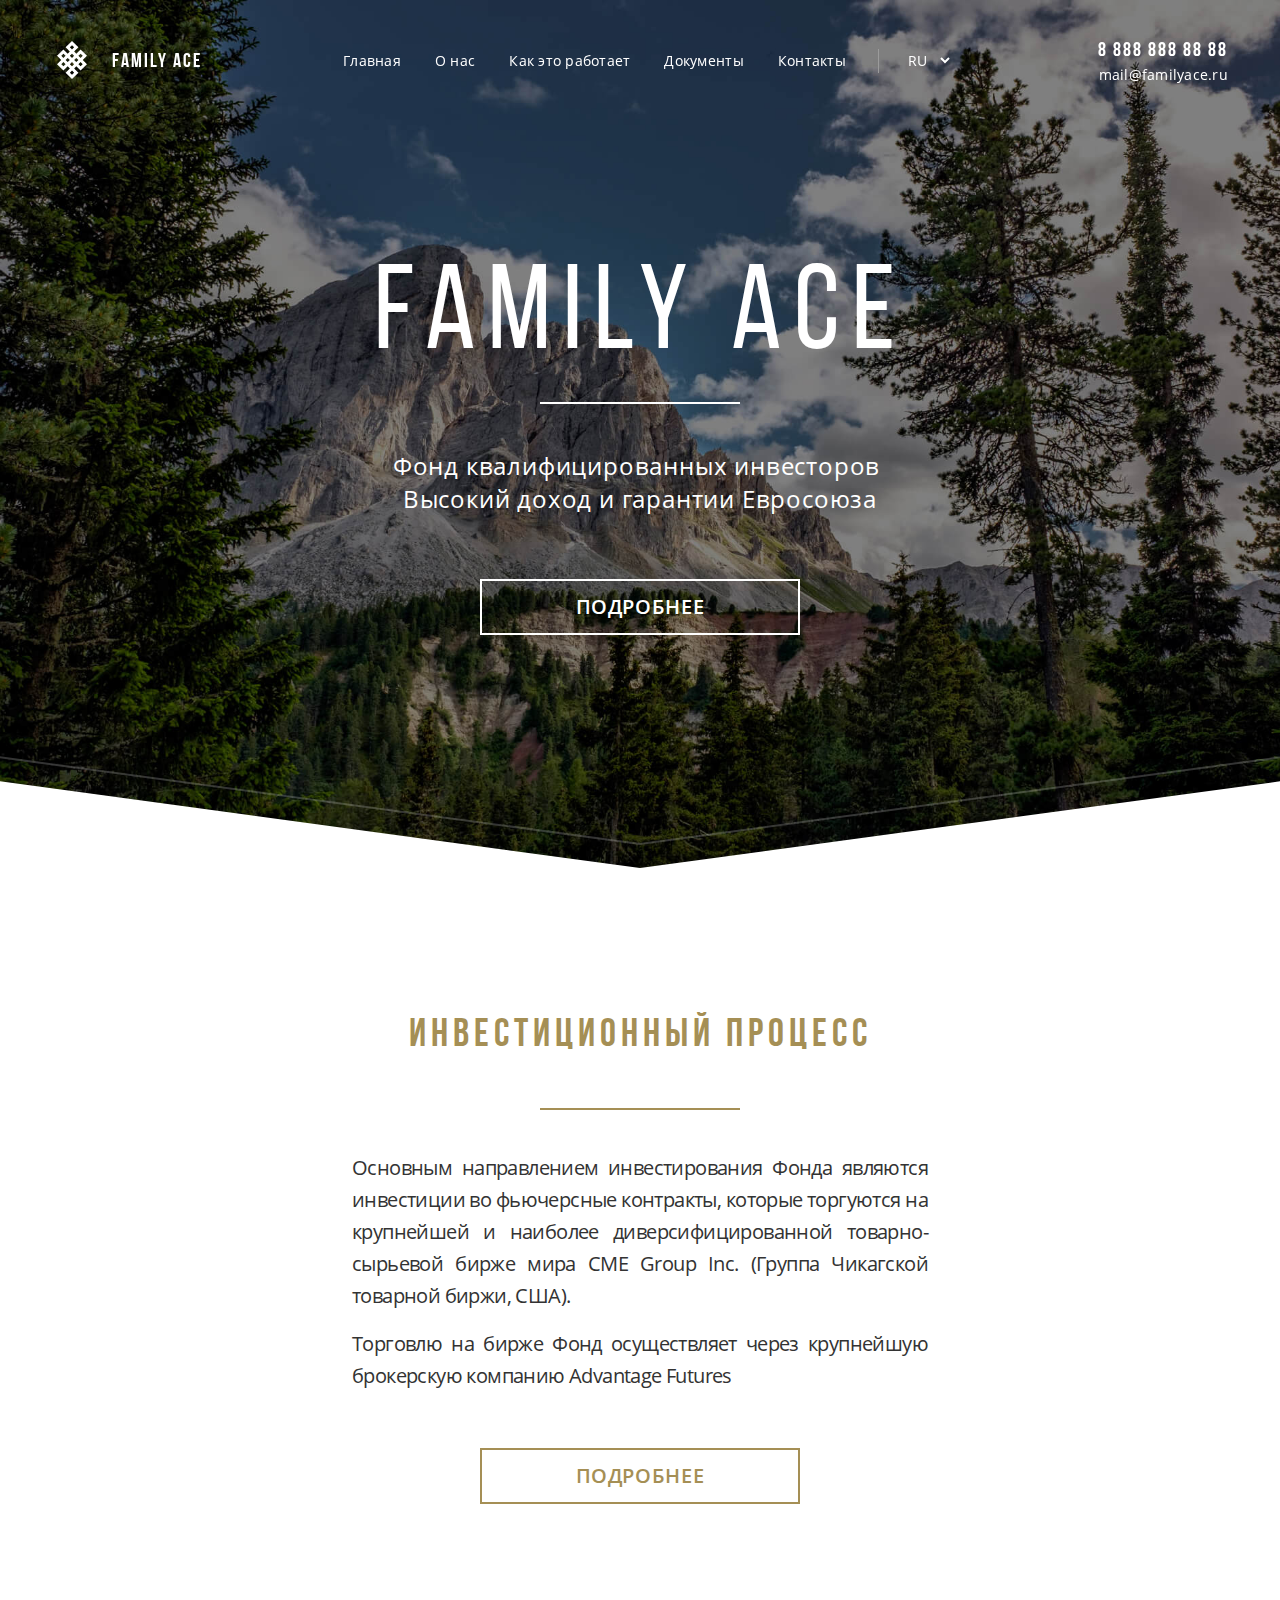
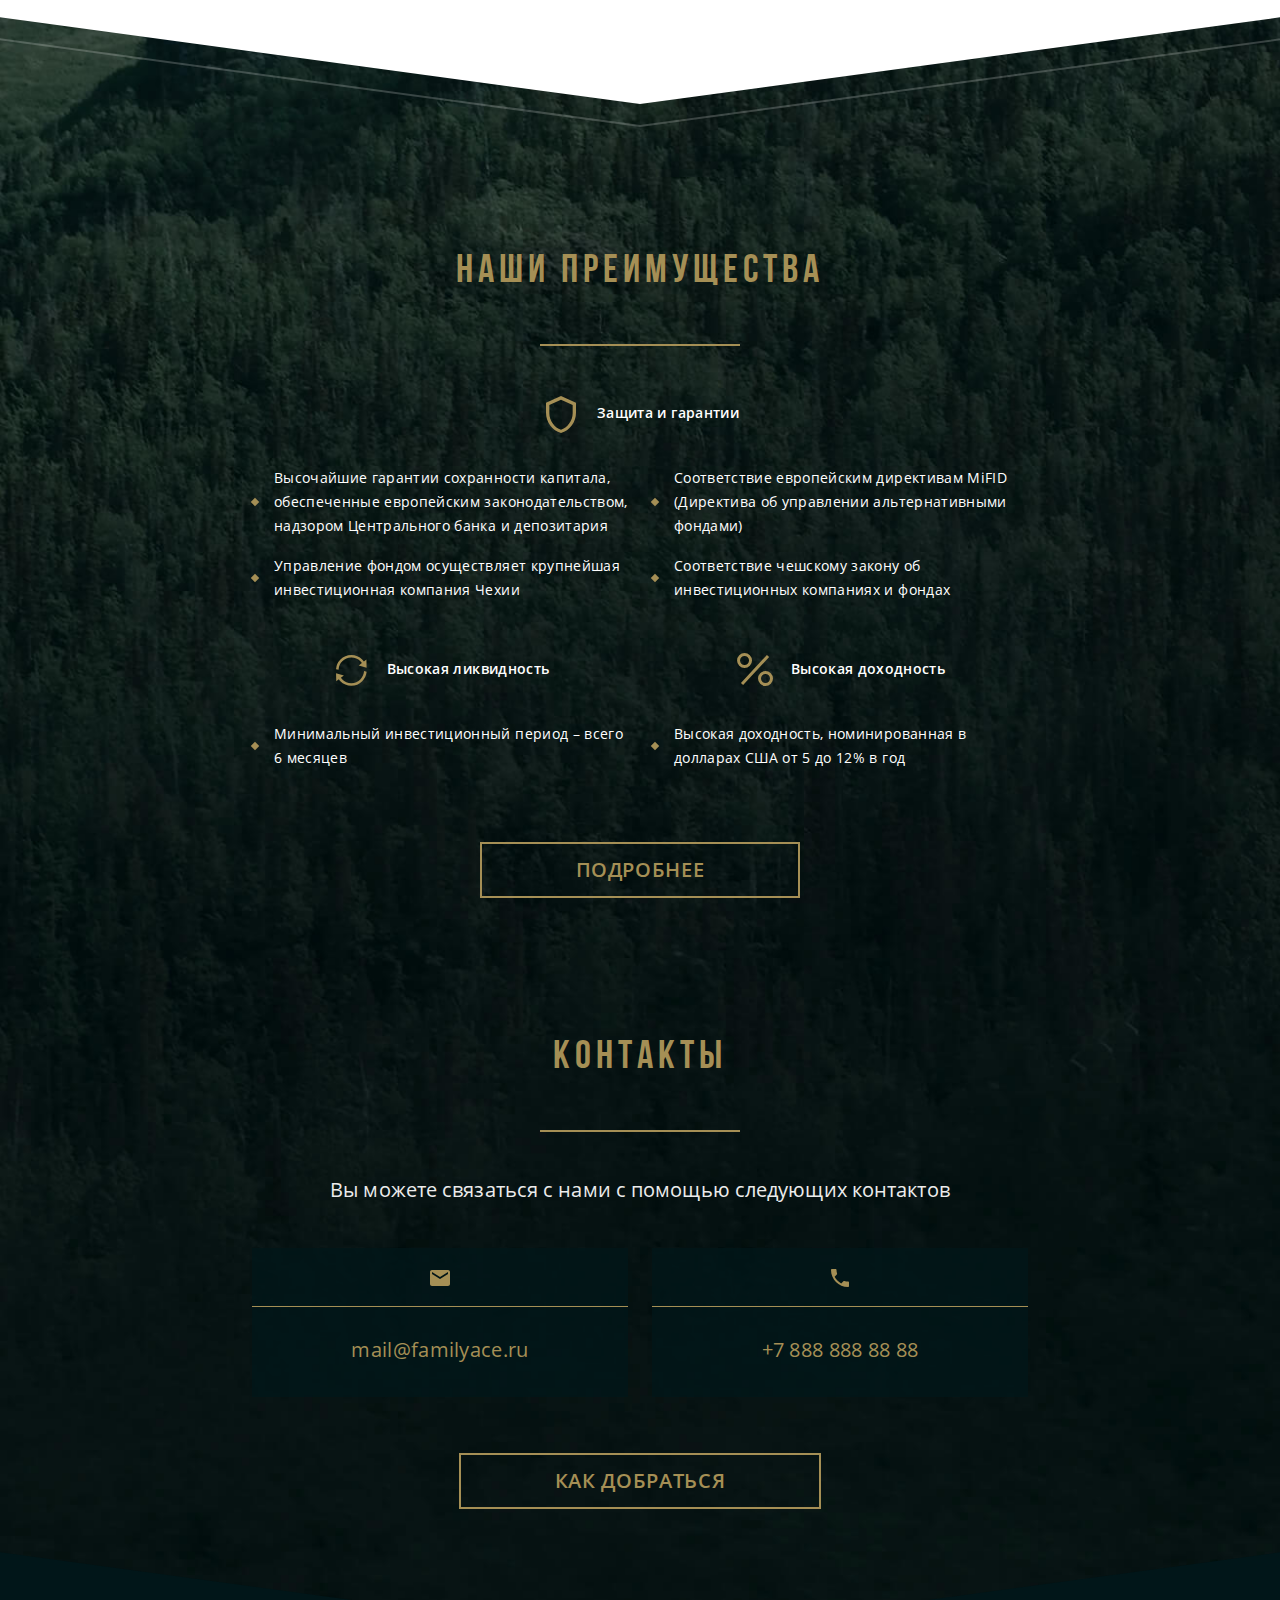
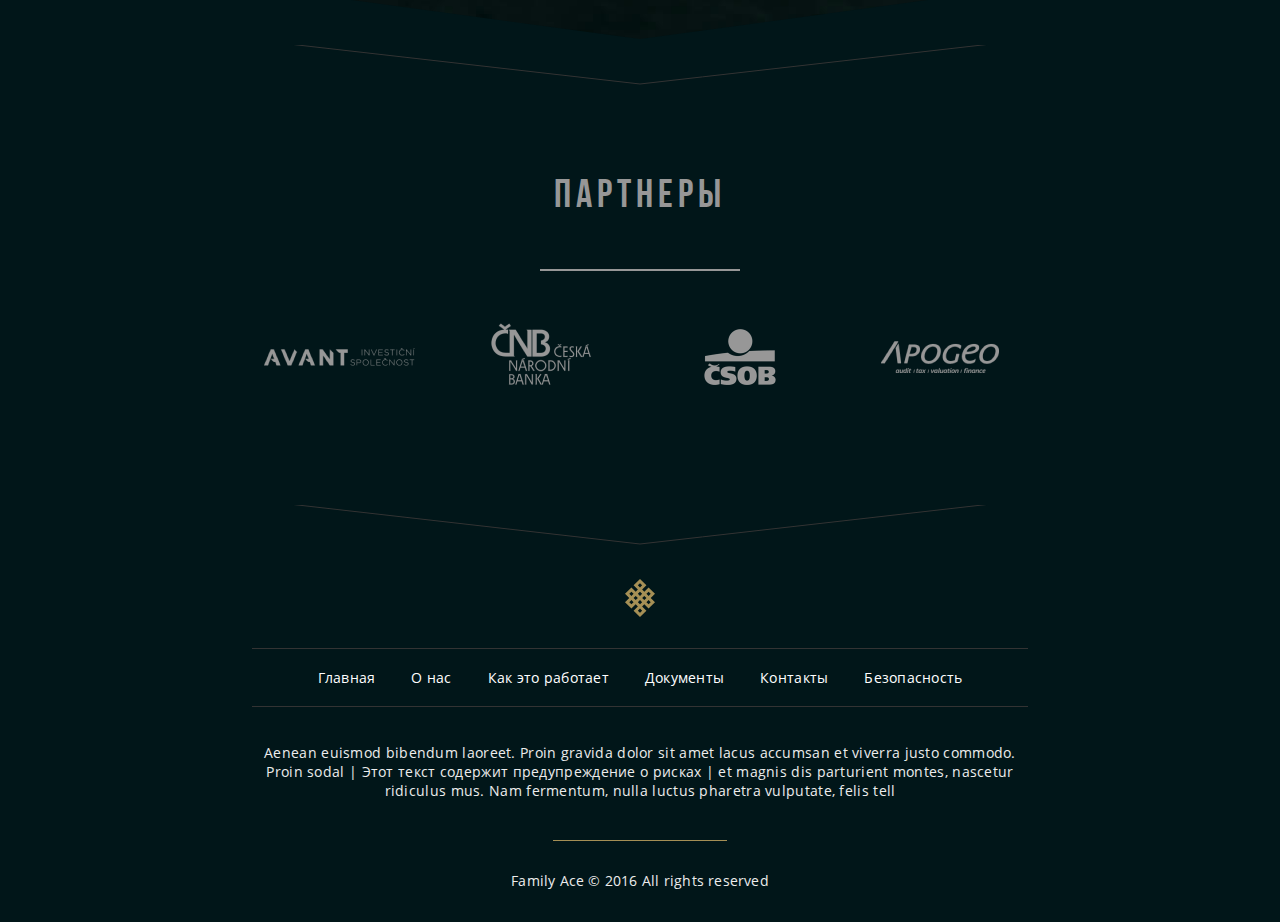
==== commit 90fffbd1: "Update 2016-12-04T14:43:25.029Z" ====
--- a/index.html
+++ b/index.html
@@ -1,2 +1,2 @@
-<!DOCTYPE html><html lang="ru"></html><head><meta charset="UTF-8"/><link rel="stylesheet" href="css/style.css"/><meta content="width=device-width, initial-scale=1.0, maximum-scale=1.0, user-scalable=no" name="viewport"/><title>Family Ace</title></head><body><div class="topbar undefined"><div class="row"><div class="columns small-12"><div class="topbar__content"><a href="/familyace" class="topbar-logo"><img src="img/svg/logo.svg" class="topbar-logo__icon"/><h2 class="topbar-logo__header">Family Ace</h2></a><nav class="topbar-nav"><a href="/familyace" class="topbar-nav__item">Главная</a><a href="who_we_are.html" class="topbar-nav__item">О нас</a><a href="what_we_do.html" class="topbar-nav__item">Как это работает</a><a href="documents.html" class="topbar-nav__item">Документы</a><a href="contacts.html" class="topbar-nav__item">Контакты</a></nav></div></div></div></div><main><section class="section section--main"><div class="row"><div class="columns small-12"><h1 class="section__title section__title--main">Family Ace</h1><p class="section__text section__text--main">Фонд квалифицированных инвесторов -<br/>Высокий доход и гарантии Евросоюза</p><div class="section__action"><a href="who_we_are.html" class="button button--white">Подробнее</a></div></div></div></section><section class="section section--white"><div class="row align-center"><div class="columns small-12 medium-8 large-6"><h2 class="section__title">Инвестиционный процесс</h2><div class="section__text"><p>Основным  направлением инвестирования Фонда  являются инвестиции во фьючерсные контракты, которые торгуются  на крупнейшей и наиболее диверсифицированной товарно-сырьевой бирже мира CME Group Inc. (Группа Чикагской товарной биржи, США). </p><p>Торговлю на бирже Фонд осуществляет через крупнейшую брокерскую компанию  Advantage Futures</p></div><div class="section__action"><a href="who_we_are.html" class="button">Подробнее</a></div></div></div></section><section class="section section--forest"><section class="section section--advantages"><div class="row align-center"><div class="columns small-12 medium-8"><h2 class="section__title">Наши Преимущества</h2><div class="advantages__title"><img src="img/svg/shield.svg"/>Защита и гарантии</div><div class="row"><div class="columns small-12 medium-6"><div class="list list--basic list--light"><li>Высочайшие гарантии сохранности капитала, обеспеченные европейским законодательством, надзором Центрального банка и депозитария</li><li>Управление фондом осуществляет крупнейшая инвестиционная компания Чехии</li></div><div class="advantages__title"><img src="img/svg/turnover.svg"/>Высокая ликвидность</div><div class="list list--basic list--light"><li>Минимальный инвестиционный период – всего 6 месяцев</li></div></div><div class="columns small-12 medium-6"><div class="list list--basic list--light"><li>Соответствие европейским директивам MiFID (Директива об управлении альтернативными фондами)</li><li>Соответствие чешскому закону об инвестиционных компаниях и фондах</li></div><div class="advantages__title"><img src="img/svg/percent.svg"/>Высокая доходность</div><div class="list list--basic list--light"><li>Высокая доходность, номинированная в долларах США от 5 до 12% в год</li></div></div></div><div class="section__action"><a href="#" class="button">Подробнее</a></div></div></div></section><section><div class="row align-center"><div class="columns small-12 medium-8"><h2 class="section__title">Контакты</h2><div class="section__text section__text--forest"><p>Вы можете связаться с нами с помощью следующих контактов</p></div></div></div><div class="row align-center"><div class="columns small-12 medium-4"><a href="mailto:mail@familyace.ru" class="card"><div class="card__header"><img src="img/svg/mail.svg"/></div><div class="card__body">mail@familyace.ru</div></a></div><div class="columns small-12 medium-4"><a href="callto:+78888888888" class="card"><div class="card__header"><img src="img/svg/phone.svg"/></div><div class="card__body">+7 888 888 88 88</div></a></div></div><div class="section__action"><a href="contacts.html" class="button">Как добраться</a></div></section></section><section class="section section--dark"><h2 class="section__title section__title--on-dark">Партнеры</h2><div class="row align-center"><div class="columns small-12 medium-8"><div class="row small-up-2 large-up-4"><div class="columns"><a href="http://avantfunds.cz" target="_blank"><img src="img/partners/AVANT.png"/></a></div><div class="columns"><a href="http://www.cnb.cz/" target="_blank"><img src="img/partners/CNB.png"/></a></div><div class="columns"><a href="https://www.csob.cz" target="_blank"><img src="img/partners/CSOB.png"/></a></div><div class="columns"><a href="http://www.apogeo.cz/" target="_blank"><img src="img/partners/APOGEO.png"/></a></div></div></div></div></section></main><div class="footer"><div class="row align-center"><div class="columns small-12 large-8"><div class="footer__content"><img src="img/svg/logo-bronze.svg" class="footer-logo"/><nav class="footer-nav"><a href="/familyace" class="footer-nav__item">Главная</a><a href="who_we_are.html" class="footer-nav__item">О нас</a><a href="what_we_do.html" class="footer-nav__item">Как это работает</a><a href="documents.html" class="footer-nav__item">Документы</a><a href="contacts.html" class="footer-nav__item">Контакты</a><a href="security.html" class="footer-nav__item">Безопасность</a></nav><div class="footer__text">Aenean euismod bibendum laoreet. Proin gravida dolor sit amet lacus accumsan et viverra justo commodo. Proin sodal  |  Этот текст содержит предупреждение о рисках  |  et magnis dis parturient montes, nascetur ridiculus mus. Nam fermentum, nulla luctus pharetra vulputate, felis tell</div><div class="footer__copyright">Family Ace © 2016 All rights reserved</div></div></div></div></div></body>+<!DOCTYPE html><html lang="ru"></html><head><meta charset="UTF-8"/><link rel="stylesheet" href="css/style.css"/><meta content="width=device-width, initial-scale=1.0, maximum-scale=1.0, user-scalable=no" name="viewport"/><title>Family Ace</title></head><body><div topbar="topbar" class="topbar undefined"><div class="row"><div class="columns small-12"><div class="topbar__content"><button mobile-menu-button-open="mobile-menu-button-open" class="topbar__menu-button"></button><a href="/familyace" class="topbar-logo"><img src="img/svg/logo.svg" class="topbar-logo__icon"/><h2 class="topbar-logo__header topbar-logo__header--invisible">Family Ace</h2></a><nav class="topbar-nav"><a href="/familyace" class="topbar-nav__item">Главная</a><a href="who_we_are.html" class="topbar-nav__item">О нас</a><a href="what_we_do.html" class="topbar-nav__item">Как это работает</a><a href="documents.html" class="topbar-nav__item">Документы</a><a href="contacts.html" class="topbar-nav__item">Контакты</a></nav><select name="lang[]" class="topbar__lang"><option value="cz">CZ</option><option value="en">EN</option><option value="ru" selected="selected">RU</option></select><div class="topbar-contacts"><a href="tel:+78888888888" class="topbar-contacts__phone">8 888 888 88 88</a><a href="mailto:mail@familyace.ru" class="topbar-contacts__email">mail@familyace.ru</a></div></div></div></div></div><main><section class="section section--main"><div class="row"><div class="columns small-12"><h1 class="section__title section__title--main">Family Ace</h1><p class="section__text section__text--main">Фонд квалифицированных инвесторов +<br/>Высокий доход и гарантии Евросоюза</p><div class="section__action"><a href="who_we_are.html" class="button button--white">Подробнее</a></div></div></div></section><section class="section section--white"><div class="row align-center"><div class="columns small-12 medium-10 large-8 xlarge-6"><h2 class="section__title">Инвестиционный процесс</h2><div class="section__text"><p>Основным  направлением инвестирования Фонда  являются инвестиции во фьючерсные контракты, которые торгуются  на крупнейшей и наиболее диверсифицированной товарно-сырьевой бирже мира CME Group Inc. (Группа Чикагской товарной биржи, США). </p><p>Торговлю на бирже Фонд осуществляет через крупнейшую брокерскую компанию  Advantage Futures</p></div><div class="section__action"><a href="who_we_are.html" class="button">Подробнее</a></div></div></div></section><section class="section section--forest"><section class="section section--advantages"><div class="row align-center"><div class="columns small-12 medium-10 large-8"><h2 class="section__title">Наши Преимущества</h2><div class="advantages__title"><img src="img/svg/shield.svg"/>Защита и гарантии</div><div class="row"><div class="columns small-12 medium-6"><div class="list list--basic list--light"><li>Высочайшие гарантии сохранности капитала, обеспеченные европейским законодательством, надзором Центрального банка и депозитария</li><li>Управление фондом осуществляет крупнейшая инвестиционная компания Чехии</li></div><div class="advantages__title"><img src="img/svg/turnover.svg"/>Высокая ликвидность</div><div class="list list--basic list--light"><li>Минимальный инвестиционный период – всего 6 месяцев</li></div></div><div class="columns small-12 medium-6"><div class="list list--basic list--light"><li>Соответствие европейским директивам MiFID (Директива об управлении альтернативными фондами)</li><li>Соответствие чешскому закону об инвестиционных компаниях и фондах</li></div><div class="advantages__title"><img src="img/svg/percent.svg"/>Высокая доходность</div><div class="list list--basic list--light"><li>Высокая доходность, номинированная в долларах США от 5 до 12% в год</li></div></div></div><div class="section__action"><a href="#" class="button">Подробнее</a></div></div></div></section><section><div class="row align-center"><div class="columns small-12 medium-8"><h2 class="section__title">Контакты</h2><div class="section__text section__text--forest"><p>Вы можете связаться с нами с помощью следующих контактов</p></div></div></div><div class="row align-center"><div class="columns small-12 medium-4"><a href="mailto:mail@familyace.ru" class="card"><div class="card__header"><img src="img/svg/mail.svg"/></div><div class="card__body">mail@familyace.ru</div></a></div><div class="columns small-12 medium-4"><a href="tel:+78888888888" class="card"><div class="card__header"><img src="img/svg/phone.svg"/></div><div class="card__body">+7 888 888 88 88</div></a></div></div><div class="section__action"><a href="contacts.html" class="button">Как добраться</a></div></section></section><section class="section section--dark section--dark-extra"><h2 class="section__title section__title--on-dark section__title--arrow">Партнеры</h2><div class="row align-center"><div class="columns small-12 medium-8"><div class="row small-up-2 large-up-4 section__partners"><div class="columns"><a href="http://avantfunds.cz" target="_blank"><img src="img/partners/AVANT.png"/></a></div><div class="columns"><a href="http://www.cnb.cz/" target="_blank"><img src="img/partners/CNB.png"/></a></div><div class="columns"><a href="https://www.csob.cz" target="_blank"><img src="img/partners/CSOB.png"/></a></div><div class="columns"><a href="http://www.apogeo.cz/" target="_blank"><img src="img/partners/APOGEO.png"/></a></div></div></div></div></section></main><div class="footer"><div class="row align-center"><div class="columns small-12 large-10 xlarge-8"><div class="footer__content"><img src="img/svg/logo-bronze.svg" class="footer-logo"/><nav class="footer-nav"><a href="/familyace" class="footer-nav__item">Главная</a><a href="who_we_are.html" class="footer-nav__item">О нас</a><a href="what_we_do.html" class="footer-nav__item">Как это работает</a><a href="documents.html" class="footer-nav__item">Документы</a><a href="contacts.html" class="footer-nav__item">Контакты</a><a href="security.html" class="footer-nav__item">Безопасность</a></nav><div class="footer__text">Aenean euismod bibendum laoreet. Proin gravida dolor sit amet lacus accumsan et viverra justo commodo. Proin sodal  |  Этот текст содержит предупреждение о рисках  |  et magnis dis parturient montes, nascetur ridiculus mus. Nam fermentum, nulla luctus pharetra vulputate, felis tell</div><div class="footer__copyright">Family Ace © 2016 All rights reserved</div></div></div></div></div><div mobile-menu="mobile-menu" class="mobile-menu"><div class="mobile-menu__container"><a href="/familyace" class="topbar-logo mobile-menu__logo"><img src="img/svg/logo.svg" class="topbar-logo__icon"/><h2 class="topbar-logo__header">Family Ace</h2></a><nav class="topbar-nav mobile-menu__nav"><a href="/familyace" class="topbar-nav__item">Главная</a><a href="who_we_are.html" class="topbar-nav__item">О нас</a><a href="what_we_do.html" class="topbar-nav__item">Как это работает</a><a href="documents.html" class="topbar-nav__item">Документы</a><a href="contacts.html" class="topbar-nav__item">Контакты</a></nav><div class="topbar-contacts mobile-menu__contacts"><a href="tel:+78888888888" class="topbar-contacts__phone">8 888 888 88 88</a><a href="mailto:mail@familyace.ru" class="topbar-contacts__email">mail@familyace.ru</a></div></div><button mobile-menu-button-close="mobile-menu-button-close" class="mobile-menu__button-close">ME</button></div><script src="js/app.js"></script></body>--- a/css/style.css
+++ b/css/style.css
@@ -1,2 +1,2 @@
-button,img,legend{border:0}pre,textarea{overflow:auto}body,button,legend{padding:0}[data-whatinput=mouse] button,a:active,a:hover{outline:0}h1,h2,h3,h4,h5,h6,p{text-rendering:optimizeLegibility}.list,.no-bullet,.steps{list-style:none}.card,.early-out__item,.footer__content,.section--main{-webkit-box-orient:vertical;-webkit-box-direction:normal}@font-face{font-family:OpenSansRegular;src:url(../fonts/OpenSansRegular/OpenSansRegular.eot);src:url(../fonts/OpenSansRegular/OpenSansRegular.eot?#iefix) format("embedded-opentype"),url(../fonts/OpenSansRegular/OpenSansRegular.woff) format("woff"),url(../fonts/OpenSansRegular/OpenSansRegular.ttf) format("truetype");font-style:normal;font-weight:400}@font-face{font-family:OpenSansSemiBold;src:url(../fonts/OpenSansSemiBold/OpenSansSemiBold.eot);src:url(../fonts/OpenSansSemiBold/OpenSansSemiBold.eot?#iefix) format("embedded-opentype"),url(../fonts/OpenSansSemiBold/OpenSansSemiBold.woff) format("woff"),url(../fonts/OpenSansSemiBold/OpenSansSemiBold.ttf) format("truetype");font-style:normal;font-weight:400}@font-face{font-family:BebasRegular;src:url(../fonts/BebasRegular/BebasRegular.eot);src:url(../fonts/BebasRegular/BebasRegular.eot?#iefix) format("embedded-opentype"),url(../fonts/BebasRegular/BebasRegular.woff) format("woff"),url(../fonts/BebasRegular/BebasRegular.ttf) format("truetype");font-style:normal;font-weight:400}@font-face{font-family:BebasBold;src:url(../fonts/BebasBold/BebasBold.eot);src:url(../fonts/BebasBold/BebasBold.eot?#iefix) format("embedded-opentype"),url(../fonts/BebasBold/BebasBold.woff) format("woff"),url(../fonts/BebasBold/BebasBold.ttf) format("truetype");font-style:normal;font-weight:400}/*! normalize.css v3.0.3 | MIT License | github.com/necolas/normalize.css */html{font-family:sans-serif;-ms-text-size-adjust:100%;-webkit-text-size-adjust:100%}article,aside,details,figcaption,figure,footer,header,hgroup,main,menu,nav,section,summary{display:block}audio,canvas,progress,video{display:inline-block;vertical-align:baseline}audio:not([controls]){display:none;height:0}[hidden],template{display:none}abbr[title]{border-bottom:1px dotted}b,optgroup,strong{font-weight:700}dfn{font-style:italic}mark{background:#ff0;color:#000}small{font-size:80%}sub,sup{font-size:75%;line-height:0;position:relative;vertical-align:baseline}sup{top:-.5em}.topbar,.topbar-hack{top:0;right:0;left:0}sub{bottom:-.25em}img{max-width:100%;height:auto;-ms-interpolation-mode:bicubic;display:inline-block;vertical-align:middle}svg:not(:root){overflow:hidden}figure{margin:1em 40px}code,kbd,pre,samp{font-family:monospace,monospace;font-size:1em}button,input,optgroup,select,textarea{color:inherit;font:inherit;margin:0}a,b,em,i,small,strong{line-height:inherit}dl,ol,p,ul{line-height:1.6}button,select{text-transform:none}button,html input[type=button],input[type=reset],input[type=submit]{-webkit-appearance:button;cursor:pointer}button[disabled],html input[disabled]{cursor:not-allowed}button::-moz-focus-inner,input::-moz-focus-inner{border:0;padding:0}input{line-height:normal}input[type=checkbox],input[type=radio]{box-sizing:border-box;padding:0}input[type=number]::-webkit-inner-spin-button,input[type=number]::-webkit-outer-spin-button{height:auto}input[type=search]{-webkit-appearance:textfield;box-sizing:content-box}.button,button{-webkit-appearance:none}input[type=search]::-webkit-search-cancel-button,input[type=search]::-webkit-search-decoration{-webkit-appearance:none}legend{}select,textarea{border-radius:0}textarea{height:auto;min-height:50px}table{border-collapse:collapse;border-spacing:0}.foundation-mq{font-family:"small=0em&medium=40em&large=64em&xlarge=75em&xxlarge=90em"}html{font-size:100%;box-sizing:border-box}*,::after,::before{box-sizing:inherit}body{margin:0;font-family:OpenSansRegular,"Helvetica Neue",Helvetica,Roboto,Arial,sans-serif;font-weight:400;line-height:1.5;color:rgba(0,0,0,.87);background:#fff;-webkit-font-smoothing:antialiased;-moz-osx-font-smoothing:grayscale}select{width:100%}#map_canvas embed,#map_canvas img,#map_canvas object,.map_canvas embed,.map_canvas img,.map_canvas object,.mqa-display embed,.mqa-display img,.mqa-display object{max-width:none!important}button{overflow:visible;-moz-appearance:none;background:0 0;border-radius:0;line-height:1}.is-visible{display:block!important}.is-hidden{display:none!important}.row{max-width:75rem;margin-left:auto;margin-right:auto;display:-webkit-box;display:-ms-flexbox;display:flex;-ms-flex-flow:row wrap;flex-flow:row wrap}.row .row{margin-left:-.75rem;margin-right:-.75rem}.row.expanded{max-width:none}.row.collapse>.column,.row.collapse>.columns{padding-left:0;padding-right:0}.row.collapse>.column>.row,.row.collapse>.columns>.row,.row.is-collapse-child{margin-left:0;margin-right:0}.column,.columns{-webkit-box-flex:1;-ms-flex:1 1 0px;flex:1 1 0px;padding-left:.75rem;padding-right:.75rem;min-width:initial}.column.row.row,.row.row.columns{float:none;display:block}.row .column.row.row,.row .row.row.columns{padding-left:0;padding-right:0;margin-left:0;margin-right:0}.small-1{-webkit-box-flex:0;-ms-flex:0 0 8.33333%;flex:0 0 8.33333%;max-width:8.33333%}.small-2,.small-3{-webkit-box-flex:0}.small-offset-0{margin-left:0}.small-2{-ms-flex:0 0 16.66667%;flex:0 0 16.66667%;max-width:16.66667%}.small-offset-1{margin-left:8.33333%}.small-3{-ms-flex:0 0 25%;flex:0 0 25%;max-width:25%}.small-4,.small-5{-webkit-box-flex:0}.small-offset-2{margin-left:16.66667%}.small-4{-ms-flex:0 0 33.33333%;flex:0 0 33.33333%;max-width:33.33333%}.small-offset-3{margin-left:25%}.small-5{-ms-flex:0 0 41.66667%;flex:0 0 41.66667%;max-width:41.66667%}.small-6,.small-7{-webkit-box-flex:0}.small-offset-4{margin-left:33.33333%}.small-6{-ms-flex:0 0 50%;flex:0 0 50%;max-width:50%}.small-offset-5{margin-left:41.66667%}.small-7{-ms-flex:0 0 58.33333%;flex:0 0 58.33333%;max-width:58.33333%}.small-8,.small-9{-webkit-box-flex:0}.small-offset-6{margin-left:50%}.small-8{-ms-flex:0 0 66.66667%;flex:0 0 66.66667%;max-width:66.66667%}.small-offset-7{margin-left:58.33333%}.small-9{-ms-flex:0 0 75%;flex:0 0 75%;max-width:75%}.small-offset-8{margin-left:66.66667%}.small-10{-webkit-box-flex:0;-ms-flex:0 0 83.33333%;flex:0 0 83.33333%;max-width:83.33333%}.small-offset-9{margin-left:75%}.small-11{-webkit-box-flex:0;-ms-flex:0 0 91.66667%;flex:0 0 91.66667%;max-width:91.66667%}.small-offset-10{margin-left:83.33333%}.small-12{-webkit-box-flex:0;-ms-flex:0 0 100%;flex:0 0 100%;max-width:100%}.small-offset-11{margin-left:91.66667%}.small-up-1{-ms-flex-wrap:wrap;flex-wrap:wrap}.small-up-1>.column,.small-up-1>.columns{-webkit-box-flex:0;-ms-flex:0 0 100%;flex:0 0 100%;max-width:100%}.small-up-2{-ms-flex-wrap:wrap;flex-wrap:wrap}.small-up-2>.column,.small-up-2>.columns{-webkit-box-flex:0;-ms-flex:0 0 50%;flex:0 0 50%;max-width:50%}.small-up-3{-ms-flex-wrap:wrap;flex-wrap:wrap}.small-up-3>.column,.small-up-3>.columns{-webkit-box-flex:0;-ms-flex:0 0 33.33333%;flex:0 0 33.33333%;max-width:33.33333%}.small-up-4{-ms-flex-wrap:wrap;flex-wrap:wrap}.small-up-4>.column,.small-up-4>.columns{-webkit-box-flex:0;-ms-flex:0 0 25%;flex:0 0 25%;max-width:25%}.small-up-5{-ms-flex-wrap:wrap;flex-wrap:wrap}.small-up-5>.column,.small-up-5>.columns{-webkit-box-flex:0;-ms-flex:0 0 20%;flex:0 0 20%;max-width:20%}.small-up-6{-ms-flex-wrap:wrap;flex-wrap:wrap}.small-up-6>.column,.small-up-6>.columns{-webkit-box-flex:0;-ms-flex:0 0 16.66667%;flex:0 0 16.66667%;max-width:16.66667%}.small-up-7{-ms-flex-wrap:wrap;flex-wrap:wrap}.small-up-7>.column,.small-up-7>.columns{-webkit-box-flex:0;-ms-flex:0 0 14.28571%;flex:0 0 14.28571%;max-width:14.28571%}.small-up-8{-ms-flex-wrap:wrap;flex-wrap:wrap}.small-up-8>.column,.small-up-8>.columns{-webkit-box-flex:0;-ms-flex:0 0 12.5%;flex:0 0 12.5%;max-width:12.5%}.small-collapse>.column,.small-collapse>.columns{padding-left:0;padding-right:0}.small-uncollapse>.column,.small-uncollapse>.columns{padding-left:.75rem;padding-right:.75rem}@media screen and (min-width:40em){.medium-1{-webkit-box-flex:0;-ms-flex:0 0 8.33333%;flex:0 0 8.33333%;max-width:8.33333%}.medium-offset-0{margin-left:0}.medium-2{-webkit-box-flex:0;-ms-flex:0 0 16.66667%;flex:0 0 16.66667%;max-width:16.66667%}.medium-offset-1{margin-left:8.33333%}.medium-3{-webkit-box-flex:0;-ms-flex:0 0 25%;flex:0 0 25%;max-width:25%}.medium-offset-2{margin-left:16.66667%}.medium-4{-webkit-box-flex:0;-ms-flex:0 0 33.33333%;flex:0 0 33.33333%;max-width:33.33333%}.medium-offset-3{margin-left:25%}.medium-5{-webkit-box-flex:0;-ms-flex:0 0 41.66667%;flex:0 0 41.66667%;max-width:41.66667%}.medium-offset-4{margin-left:33.33333%}.medium-6{-webkit-box-flex:0;-ms-flex:0 0 50%;flex:0 0 50%;max-width:50%}.medium-offset-5{margin-left:41.66667%}.medium-7{-webkit-box-flex:0;-ms-flex:0 0 58.33333%;flex:0 0 58.33333%;max-width:58.33333%}.medium-offset-6{margin-left:50%}.medium-8{-webkit-box-flex:0;-ms-flex:0 0 66.66667%;flex:0 0 66.66667%;max-width:66.66667%}.medium-offset-7{margin-left:58.33333%}.medium-9{-webkit-box-flex:0;-ms-flex:0 0 75%;flex:0 0 75%;max-width:75%}.medium-offset-8{margin-left:66.66667%}.medium-10{-webkit-box-flex:0;-ms-flex:0 0 83.33333%;flex:0 0 83.33333%;max-width:83.33333%}.medium-offset-9{margin-left:75%}.medium-11{-webkit-box-flex:0;-ms-flex:0 0 91.66667%;flex:0 0 91.66667%;max-width:91.66667%}.medium-offset-10{margin-left:83.33333%}.medium-12{-webkit-box-flex:0;-ms-flex:0 0 100%;flex:0 0 100%;max-width:100%}.medium-offset-11{margin-left:91.66667%}.medium-order-1{-webkit-box-ordinal-group:2;-ms-flex-order:1;order:1}.medium-order-2{-webkit-box-ordinal-group:3;-ms-flex-order:2;order:2}.medium-order-3{-webkit-box-ordinal-group:4;-ms-flex-order:3;order:3}.medium-order-4{-webkit-box-ordinal-group:5;-ms-flex-order:4;order:4}.medium-order-5{-webkit-box-ordinal-group:6;-ms-flex-order:5;order:5}.medium-order-6{-webkit-box-ordinal-group:7;-ms-flex-order:6;order:6}.medium-up-1{-ms-flex-wrap:wrap;flex-wrap:wrap}.medium-up-1>.column,.medium-up-1>.columns{-webkit-box-flex:0;-ms-flex:0 0 100%;flex:0 0 100%;max-width:100%}.medium-up-2{-ms-flex-wrap:wrap;flex-wrap:wrap}.medium-up-2>.column,.medium-up-2>.columns{-webkit-box-flex:0;-ms-flex:0 0 50%;flex:0 0 50%;max-width:50%}.medium-up-3{-ms-flex-wrap:wrap;flex-wrap:wrap}.medium-up-3>.column,.medium-up-3>.columns{-webkit-box-flex:0;-ms-flex:0 0 33.33333%;flex:0 0 33.33333%;max-width:33.33333%}.medium-up-4{-ms-flex-wrap:wrap;flex-wrap:wrap}.medium-up-4>.column,.medium-up-4>.columns{-webkit-box-flex:0;-ms-flex:0 0 25%;flex:0 0 25%;max-width:25%}.medium-up-5{-ms-flex-wrap:wrap;flex-wrap:wrap}.medium-up-5>.column,.medium-up-5>.columns{-webkit-box-flex:0;-ms-flex:0 0 20%;flex:0 0 20%;max-width:20%}.medium-up-6{-ms-flex-wrap:wrap;flex-wrap:wrap}.medium-up-6>.column,.medium-up-6>.columns{-webkit-box-flex:0;-ms-flex:0 0 16.66667%;flex:0 0 16.66667%;max-width:16.66667%}.medium-up-7{-ms-flex-wrap:wrap;flex-wrap:wrap}.medium-up-7>.column,.medium-up-7>.columns{-webkit-box-flex:0;-ms-flex:0 0 14.28571%;flex:0 0 14.28571%;max-width:14.28571%}.medium-up-8{-ms-flex-wrap:wrap;flex-wrap:wrap}.medium-up-8>.column,.medium-up-8>.columns{-webkit-box-flex:0;-ms-flex:0 0 12.5%;flex:0 0 12.5%;max-width:12.5%}}@media screen and (min-width:40em) and (min-width:40em){.medium-expand{-webkit-box-flex:1;-ms-flex:1 1 0px;flex:1 1 0px}}.row.medium-unstack>.column,.row.medium-unstack>.columns{-webkit-box-flex:0;-ms-flex:0 0 100%;flex:0 0 100%}@media screen and (min-width:40em){.row.medium-unstack>.column,.row.medium-unstack>.columns{-webkit-box-flex:1;-ms-flex:1 1 0px;flex:1 1 0px}.medium-collapse>.column,.medium-collapse>.columns{padding-left:0;padding-right:0}.medium-uncollapse>.column,.medium-uncollapse>.columns{padding-left:.75rem;padding-right:.75rem}}@media screen and (min-width:64em){.large-1{-webkit-box-flex:0;-ms-flex:0 0 8.33333%;flex:0 0 8.33333%;max-width:8.33333%}.large-2,.large-3{-webkit-box-flex:0}.large-offset-0{margin-left:0}.large-2{-ms-flex:0 0 16.66667%;flex:0 0 16.66667%;max-width:16.66667%}.large-offset-1{margin-left:8.33333%}.large-3{-ms-flex:0 0 25%;flex:0 0 25%;max-width:25%}.large-4,.large-5{-webkit-box-flex:0}.large-offset-2{margin-left:16.66667%}.large-4{-ms-flex:0 0 33.33333%;flex:0 0 33.33333%;max-width:33.33333%}.large-offset-3{margin-left:25%}.large-5{-ms-flex:0 0 41.66667%;flex:0 0 41.66667%;max-width:41.66667%}.large-6,.large-7{-webkit-box-flex:0}.large-offset-4{margin-left:33.33333%}.large-6{-ms-flex:0 0 50%;flex:0 0 50%;max-width:50%}.large-offset-5{margin-left:41.66667%}.large-7{-ms-flex:0 0 58.33333%;flex:0 0 58.33333%;max-width:58.33333%}.large-8,.large-9{-webkit-box-flex:0}.large-offset-6{margin-left:50%}.large-8{-ms-flex:0 0 66.66667%;flex:0 0 66.66667%;max-width:66.66667%}.large-offset-7{margin-left:58.33333%}.large-9{-ms-flex:0 0 75%;flex:0 0 75%;max-width:75%}.large-offset-8{margin-left:66.66667%}.large-10{-webkit-box-flex:0;-ms-flex:0 0 83.33333%;flex:0 0 83.33333%;max-width:83.33333%}.large-offset-9{margin-left:75%}.large-11{-webkit-box-flex:0;-ms-flex:0 0 91.66667%;flex:0 0 91.66667%;max-width:91.66667%}.large-offset-10{margin-left:83.33333%}.large-12{-webkit-box-flex:0;-ms-flex:0 0 100%;flex:0 0 100%;max-width:100%}.large-offset-11{margin-left:91.66667%}.large-order-1{-webkit-box-ordinal-group:2;-ms-flex-order:1;order:1}.large-order-2{-webkit-box-ordinal-group:3;-ms-flex-order:2;order:2}.large-order-3{-webkit-box-ordinal-group:4;-ms-flex-order:3;order:3}.large-order-4{-webkit-box-ordinal-group:5;-ms-flex-order:4;order:4}.large-order-5{-webkit-box-ordinal-group:6;-ms-flex-order:5;order:5}.large-order-6{-webkit-box-ordinal-group:7;-ms-flex-order:6;order:6}.large-up-1{-ms-flex-wrap:wrap;flex-wrap:wrap}.large-up-1>.column,.large-up-1>.columns{-webkit-box-flex:0;-ms-flex:0 0 100%;flex:0 0 100%;max-width:100%}.large-up-2{-ms-flex-wrap:wrap;flex-wrap:wrap}.large-up-2>.column,.large-up-2>.columns{-webkit-box-flex:0;-ms-flex:0 0 50%;flex:0 0 50%;max-width:50%}.large-up-3{-ms-flex-wrap:wrap;flex-wrap:wrap}.large-up-3>.column,.large-up-3>.columns{-webkit-box-flex:0;-ms-flex:0 0 33.33333%;flex:0 0 33.33333%;max-width:33.33333%}.large-up-4{-ms-flex-wrap:wrap;flex-wrap:wrap}.large-up-4>.column,.large-up-4>.columns{-webkit-box-flex:0;-ms-flex:0 0 25%;flex:0 0 25%;max-width:25%}.large-up-5{-ms-flex-wrap:wrap;flex-wrap:wrap}.large-up-5>.column,.large-up-5>.columns{-webkit-box-flex:0;-ms-flex:0 0 20%;flex:0 0 20%;max-width:20%}.large-up-6{-ms-flex-wrap:wrap;flex-wrap:wrap}.large-up-6>.column,.large-up-6>.columns{-webkit-box-flex:0;-ms-flex:0 0 16.66667%;flex:0 0 16.66667%;max-width:16.66667%}.large-up-7{-ms-flex-wrap:wrap;flex-wrap:wrap}.large-up-7>.column,.large-up-7>.columns{-webkit-box-flex:0;-ms-flex:0 0 14.28571%;flex:0 0 14.28571%;max-width:14.28571%}.large-up-8{-ms-flex-wrap:wrap;flex-wrap:wrap}.large-up-8>.column,.large-up-8>.columns{-webkit-box-flex:0;-ms-flex:0 0 12.5%;flex:0 0 12.5%;max-width:12.5%}}@media screen and (min-width:64em) and (min-width:64em){.large-expand{-webkit-box-flex:1;-ms-flex:1 1 0px;flex:1 1 0px}}.row.large-unstack>.column,.row.large-unstack>.columns{-webkit-box-flex:0;-ms-flex:0 0 100%;flex:0 0 100%}@media screen and (min-width:64em){.row.large-unstack>.column,.row.large-unstack>.columns{-webkit-box-flex:1;-ms-flex:1 1 0px;flex:1 1 0px}.large-collapse>.column,.large-collapse>.columns{padding-left:0;padding-right:0}.large-uncollapse>.column,.large-uncollapse>.columns{padding-left:.75rem;padding-right:.75rem}}.shrink{-webkit-box-flex:0;-ms-flex:0 0 auto;flex:0 0 auto;max-width:100%}.align-top.columns,.column.align-top{-ms-flex-item-align:start;align-self:flex-start}.align-bottom.columns,.column.align-bottom{-ms-flex-item-align:end;align-self:flex-end}.align-middle.columns,.column.align-middle{-ms-flex-item-align:center;align-self:center}.align-stretch.columns,.column.align-stretch{-ms-flex-item-align:stretch;align-self:stretch}blockquote,dd,div,dl,dt,form,h1,h2,h3,h4,h5,h6,li,ol,p,pre,td,th,ul{margin:0;padding:0}ol,ul{margin-left:1.25rem}dl,ol,p,ul{margin-bottom:1rem}p{font-size:inherit}em,i{font-style:italic}h1,h2,h3,h4,h5,h6{font-family:BebasBold,OpenSansRegular,"Helvetica Neue",Helvetica,Roboto,Arial,sans-serif;font-weight:400;font-style:normal;color:inherit;margin-top:0;margin-bottom:0;line-height:1.4}code,kbd{background-color:#e6e6e6;color:rgba(0,0,0,.87);font-family:Consolas,"Liberation Mono",Courier,monospace}h1 small,h2 small,h3 small,h4 small,h5 small,h6 small{color:#cacaca;line-height:0}h1{font-size:1.5rem}h2{font-size:1.25rem}h3{font-size:1.1875rem}h4{font-size:1.125rem}h5{font-size:1.0625rem}h6{font-size:1rem}@media screen and (min-width:40em){h1{font-size:3rem}h2{font-size:2.5rem}h3{font-size:1.9375rem}h4{font-size:1.5625rem}h5{font-size:1.25rem}h6{font-size:1rem}}a{background-color:transparent;color:#A58F55;text-decoration:none;cursor:pointer}a:focus,a:hover{color:#8e7b49}a img{border:0}hr{box-sizing:content-box;max-width:75rem;height:0;border-right:0;border-top:0;border-bottom:1px solid #cacaca;border-left:0;margin:1.25rem auto;clear:both}dl,ol,ul{list-style-position:outside}li{font-size:inherit}ul{list-style-type:disc}ol ol,ol ul,ul ol,ul ul{margin-left:1.25rem;margin-bottom:0}dl dt{margin-bottom:.3rem;font-weight:700}.subheader,code{font-weight:400}blockquote{margin:0 0 1rem;padding:.5625rem 1.25rem 0 1.1875rem;border-left:1px solid #cacaca}blockquote,blockquote p{line-height:1.6;color:#8a8a8a}cite{display:block;font-size:.8125rem;color:#8a8a8a}cite:before{content:'\2014 \0020'}abbr{color:rgba(0,0,0,.87);cursor:help;border-bottom:1px dotted rgba(0,0,0,.87)}code{border:1px solid #cacaca;padding:.125rem .3125rem .0625rem}kbd{padding:.125rem .25rem 0;margin:0}.section__title--secondary,.table-flex--1-1 .table-flex__cell:last-child,.table-flex--1-5 .table-flex__cell:first-child:not(:last-child),.table-flex__row--header{font-family:OpenSansSemiBold,Helvetica,Roboto,Arial,sans-serif}.subheader{margin-top:.2rem;margin-bottom:.5rem;line-height:1.4;color:#8a8a8a}.lead{font-size:125%;line-height:1.6}.stat{font-size:2.5rem;line-height:1}p+.stat{margin-top:-1rem}.no-bullet{margin-left:0}.text-left{text-align:left}.text-right{text-align:right}.text-center{text-align:center}.text-justify{text-align:justify}@media screen and (min-width:40em){.medium-text-left{text-align:left}.medium-text-right{text-align:right}.medium-text-center{text-align:center}.medium-text-justify{text-align:justify}}.show-for-print{display:none!important}@media print{blockquote,img,pre,tr{page-break-inside:avoid}*{background:0 0!important;color:#000!important;box-shadow:none!important;text-shadow:none!important}.show-for-print{display:block!important}.hide-for-print{display:none!important}table.show-for-print{display:table!important}thead.show-for-print{display:table-header-group!important}tbody.show-for-print{display:table-row-group!important}tr.show-for-print{display:table-row!important}td.show-for-print,th.show-for-print{display:table-cell!important}a,a:visited{text-decoration:underline}a[href]:after{content:" (" attr(href) ")"}.ir a:after,a[href^='javascript:']:after,a[href^='#']:after{content:''}abbr[title]:after{content:" (" attr(title) ")"}blockquote,pre{border:1px solid #8a8a8a}thead{display:table-header-group}img{max-width:100%!important}@page{margin:.5cm}h2,h3,p{orphans:3;widows:3}h2,h3{page-break-after:avoid}}.section--forest,.section--main{background-repeat:no-repeat;background-position:center top}.footer__text:after,.section__title:after{content:''}.hide{display:none!important}.invisible{visibility:hidden}@media screen and (max-width:0em),screen and (min-width:40em){.show-for-small-only{display:none!important}}@media screen and (min-width:40em){.hide-for-medium{display:none!important}}@media screen and (max-width:39.9375em){.hide-for-small-only,.show-for-medium{display:none!important}}@media screen and (min-width:40em) and (max-width:63.9375em){.hide-for-medium-only{display:none!important}}@media screen and (max-width:39.9375em),screen and (min-width:64em){.show-for-medium-only{display:none!important}}@media screen and (min-width:64em){.large-text-left{text-align:left}.large-text-right{text-align:right}.large-text-center{text-align:center}.large-text-justify{text-align:justify}.hide-for-large{display:none!important}}@media screen and (max-width:63.9375em){.show-for-large{display:none!important}}@media screen and (min-width:64em) and (max-width:74.9375em){.hide-for-large-only{display:none!important}}@media screen and (max-width:63.9375em),screen and (min-width:75em){.show-for-large-only{display:none!important}}.show-for-sr,.show-on-focus{position:absolute!important;width:1px;height:1px;overflow:hidden;clip:rect(0,0,0,0)}.show-on-focus:active,.show-on-focus:focus{position:static!important;height:auto;width:auto;overflow:visible;clip:auto}.hide-for-portrait,.show-for-landscape{display:block!important}@media screen and (orientation:landscape){.hide-for-portrait,.show-for-landscape{display:block!important}.hide-for-landscape,.show-for-portrait{display:none!important}}.hide-for-landscape,.show-for-portrait{display:none!important}@media screen and (orientation:portrait){.hide-for-portrait,.show-for-landscape{display:none!important}.hide-for-landscape,.show-for-portrait{display:block!important}}.align-right{-webkit-box-pack:end;-ms-flex-pack:end;justify-content:flex-end}.align-center{-webkit-box-pack:center;-ms-flex-pack:center;justify-content:center}.align-justify{-webkit-box-pack:justify;-ms-flex-pack:justify;justify-content:space-between}.align-spaced{-ms-flex-pack:distribute;justify-content:space-around}.align-top{-webkit-box-align:start;-ms-flex-align:start;align-items:flex-start}.align-self-top{-ms-flex-item-align:start;align-self:flex-start}.align-bottom{-webkit-box-align:end;-ms-flex-align:end;align-items:flex-end}.align-self-bottom{-ms-flex-item-align:end;align-self:flex-end}.align-middle{-webkit-box-align:center;-ms-flex-align:center;align-items:center}.align-self-middle{-ms-flex-item-align:center;align-self:center}.align-stretch{-webkit-box-align:stretch;-ms-flex-align:stretch;align-items:stretch}.align-self-stretch{-ms-flex-item-align:stretch;align-self:stretch}.small-order-1{-webkit-box-ordinal-group:2;-ms-flex-order:1;order:1}.small-order-2{-webkit-box-ordinal-group:3;-ms-flex-order:2;order:2}.small-order-3{-webkit-box-ordinal-group:4;-ms-flex-order:3;order:3}.small-order-4{-webkit-box-ordinal-group:5;-ms-flex-order:4;order:4}.small-order-5{-webkit-box-ordinal-group:6;-ms-flex-order:5;order:5}.small-order-6{-webkit-box-ordinal-group:7;-ms-flex-order:6;order:6}@media screen and (min-width:40em){.medium-order-1{-webkit-box-ordinal-group:2;-ms-flex-order:1;order:1}.medium-order-2{-webkit-box-ordinal-group:3;-ms-flex-order:2;order:2}.medium-order-3{-webkit-box-ordinal-group:4;-ms-flex-order:3;order:3}.medium-order-4{-webkit-box-ordinal-group:5;-ms-flex-order:4;order:4}.medium-order-5{-webkit-box-ordinal-group:6;-ms-flex-order:5;order:5}.medium-order-6{-webkit-box-ordinal-group:7;-ms-flex-order:6;order:6}}@media screen and (min-width:64em){.large-order-1{-webkit-box-ordinal-group:2;-ms-flex-order:1;order:1}.large-order-2{-webkit-box-ordinal-group:3;-ms-flex-order:2;order:2}.large-order-3{-webkit-box-ordinal-group:4;-ms-flex-order:3;order:3}.large-order-4{-webkit-box-ordinal-group:5;-ms-flex-order:4;order:4}.large-order-5{-webkit-box-ordinal-group:6;-ms-flex-order:5;order:5}.large-order-6{-webkit-box-ordinal-group:7;-ms-flex-order:6;order:6}}.topbar{z-index:1;height:64px;position:absolute;padding-top:12px;padding-bottom:12px}.topbar--dark{background-color:rgba(1,22,25,.8)}.topbar__content{display:-webkit-box;display:-ms-flexbox;display:flex;position:relative;-webkit-box-pack:center;-ms-flex-pack:center;justify-content:center}@media screen and (min-width:64em){.topbar-logo{position:absolute;left:0}}@media screen and (min-width:40em){.topbar{height:120px;padding-top:40px;padding-bottom:40px}.topbar-logo{display:-webkit-box;display:-ms-flexbox;display:flex;-webkit-box-align:center;-ms-flex-align:center;align-items:center}.topbar-logo__icon{margin-right:20px}}.topbar-logo__header{display:none}@media screen and (min-width:40em){.topbar-logo__header{display:block;font-size:20px;color:#FFF;letter-spacing:2px;margin-bottom:-4px}}.footer-nav__item,.topbar-nav__item{font-size:14px;color:#fff;letter-spacing:.26px}.topbar-nav{display:none}@media screen and (min-width:40em){.topbar-nav{display:-webkit-box;display:-ms-flexbox;display:flex}}.footer-nav,.footer__content{display:-webkit-box;display:-ms-flexbox}.topbar-nav__item{padding:10px 18px}.footer{background-color:#011619;padding-top:32px;padding-bottom:32px}.footer-logo{margin-bottom:30px}.footer-nav{display:flex;-webkit-box-pack:center;-ms-flex-pack:center;justify-content:center;width:100%;margin-bottom:36px;border-top:1px solid #333;border-bottom:1px solid #333;padding-top:8px;padding-bottom:8px}.custom-table tr,.custom__title,.table tr{border-top:1px solid #979797}.custom-table tr,.custom__text:last-child,.table tr{border-bottom:1px solid #979797}@media screen and (max-width:39.9375em){.footer-nav{-webkit-box-orient:vertical;-webkit-box-direction:normal;-ms-flex-direction:column;flex-direction:column;-webkit-box-align:center;-ms-flex-align:center;align-items:center}}.footer-nav__item{padding:10px 18px}.footer__copyright,.footer__text{font-size:14px;color:#ECECEC;line-height:1.357}.footer__text{letter-spacing:.3px;text-align:center}.footer__text:after{display:block;width:174px;height:1px;background-color:#A58F55;margin:40px auto 30px}.custom-table ul,.custom__text ul,.table ul{margin-bottom:0}.footer__copyright{letter-spacing:.21px}.footer__content{display:flex;-webkit-box-align:center;-ms-flex-align:center;align-items:center;-ms-flex-direction:column;flex-direction:column}.section--main,.table-flex__row{display:-webkit-box;display:-ms-flexbox}.custom-table,.table{width:100%;font-size:16px}.custom-table td,.table td{vertical-align:top;padding-top:20px;padding-bottom:20px}.custom-table td:first-child,.table td:first-child{padding-right:32px;color:#A58F55}.custom-table td:last-child,.table td:last-child{color:#fff}.custom__title{font-size:12px;padding-top:12px;color:#A58F55}.custom__text{font-size:16px;color:#fff;padding-bottom:12px}.table-flex{margin-bottom:54px;font-size:12px;color:rgba(0,0,0,.87);letter-spacing:.2px;line-height:1.417}@media screen and (min-width:40em){.table-flex{font-size:14px;letter-spacing:.34px;line-height:1.357}}.table-flex--light{color:#fff}.table-flex--large{font-size:16px}.table-flex--no-margin{margin:0}.table-flex--1-1 .table-flex__cell{width:50%}.table-flex--1-1 .table-flex__cell:last-child{color:#8E783E;text-align:right}.table-flex--1-5{font-size:12px;letter-spacing:.3px;line-height:1.5}@media screen and (min-width:40em){.table-flex--1-5{font-size:14px}}.table-flex--1-5 .table-flex__row{padding-top:10px;padding-bottom:10px}.table-flex--1-5 .table-flex__cell:first-child{width:20%}.table-flex--1-5 .table-flex__cell:first-child:not(:last-child){font-size:24px;color:#A58F55;letter-spacing:.59px}.table-flex--1-5 .table-flex__cell:last-child{-webkit-box-flex:1;-ms-flex-positive:1;flex-grow:1;width:80%}@media screen and (min-width:40em){.table-flex--1-5 .table-flex__cell:first-child{width:calc(20% - 32px)}.table-flex--1-5 .table-flex__cell:last-child{-webkit-box-flex:1;-ms-flex-positive:1;flex-grow:1;width:calc(80% + 32px)}.table-flex--3-5 .table-flex__cell:first-child{width:37.5%}.table-flex--3-5 .table-flex__cell:last-child{width:62.5%}}@media screen and (max-width:39.9375em){.table-flex--3-5 .table-flex__row{-webkit-box-align:stretch;-ms-flex-align:stretch;align-items:stretch;-webkit-box-orient:vertical;-webkit-box-direction:normal;-ms-flex-direction:column;flex-direction:column}}.table-flex--3-5 .table-flex__cell:last-child{-webkit-box-flex:1;-ms-flex-positive:1;flex-grow:1;color:#A58F55}.table-flex--4-1-1 .table-flex__cell:nth-child(1){width:50%}.table-flex--4-1-1 .table-flex__cell:nth-child(2),.table-flex--4-1-1 .table-flex__cell:nth-child(3){color:#8E783E;width:25%;text-align:right}.table-flex__row{display:flex;-webkit-box-align:center;-ms-flex-align:center;align-items:center;padding-top:22px;padding-bottom:22px;border-bottom:1px solid rgba(0,0,0,.12)}.table-flex__row:first-child{border-top:1px solid rgba(0,0,0,.12)}.table-flex--light .table-flex__row{border-bottom:1px solid #979797}.table-flex--light .table-flex__row:first-child{border-top:1px solid #979797}.section--main{position:relative;background-image:url(../img/bg-rock.jpg);background-size:cover;height:100vh;display:flex;-ms-flex-direction:column;flex-direction:column;-webkit-box-pack:center;-ms-flex-pack:center;justify-content:center;-webkit-box-align:center;-ms-flex-align:center;align-items:center}.section--secondary,.section--what-we-do{display:-webkit-box;display:-ms-flexbox;-webkit-box-align:center;height:472px}.section--white{padding-top:64px;padding-bottom:50px}@media screen and (min-width:40em){.table-flex--4-1-1 .table-flex__cell:nth-child(1){width:66.666666%}.table-flex--4-1-1 .table-flex__cell:nth-child(2),.table-flex--4-1-1 .table-flex__cell:nth-child(3){width:16.666666%}.section--main{min-height:760px}.section--white{padding-top:140px;padding-bottom:140px}}.section--forest{padding-top:64px;padding-bottom:64px;background-image:url(../img/bg-forest.jpg);background-size:cover}.section--map,.section--secondary,.section--what-we-do{background-position:center;background-repeat:no-repeat}@media screen and (min-width:40em){.section--forest{padding-top:116px;padding-bottom:116px}}.section--dark{padding-top:50px;padding-bottom:50px;background-color:#011619}@media screen and (min-width:40em){.section--dark{padding-top:130px;padding-bottom:80px}}.section--map{background-image:url(../img/map.jpg);background-size:cover;min-height:100vh;padding-top:200px}.section--advantages{margin-bottom:132px}.section--secondary{padding-top:64px;display:flex;-ms-flex-align:center;align-items:center;background-image:url(../img/bg-rock-dark.jpg)}@media screen and (min-width:40em){.section--secondary{padding-top:120px}}.section--what-we-do{padding-top:64px;display:flex;-ms-flex-align:center;align-items:center;background-image:url(../img/bg-what-we-do.jpg)}@media screen and (max-width:39.9375em){.section--what-we-do{background-position:65% 50%}}@media screen and (min-width:40em){.section--what-we-do{padding-top:120px}}.section--white-small{padding-top:64px;padding-bottom:94px}.section--organization{height:472px;padding-top:64px;display:-webkit-box;display:-ms-flexbox;display:flex;-webkit-box-align:center;-ms-flex-align:center;align-items:center;background-image:url(../img/bg-organization.jpg);background-repeat:no-repeat;background-position:center}.section__title{font-size:24px;color:#A58F55;letter-spacing:6px;text-transform:uppercase;text-align:center}.section__title:after{display:block;width:120px;height:2px;background-color:currentColor;margin:20px auto}@media screen and (min-width:40em){.section--organization{padding-top:120px}.section__title{font-size:40px;letter-spacing:10px}.section__title:after{width:200px;margin:44px auto 42px}}.section__title--main{font-family:BebasRegular,Helvetica,Roboto,Arial,sans-serif;font-size:60px;color:#fff;letter-spacing:6px}.section__title--main:after{margin:0 auto 45px}@media screen and (min-width:40em){.section__title--main{font-size:120px;letter-spacing:12px}.section__title--main:after{margin:0 auto 45px}}.section__title--on-dark{color:#979797}.section__title--dark{color:#011619}.section__title--secondary{font-size:20px;color:#fff;letter-spacing:.3px;text-transform:none;line-height:1.375}.button,.early-out__title,.list--shares .list__title,.list-item__icon:after,.submenu__link{font-family:OpenSansSemiBold,Helvetica,Roboto,Arial,sans-serif;text-transform:uppercase}.section__title--secondary:after{content:none}.list--basic li:before,.list--shares li:before,.list--shares:before{content:''}@media screen and (min-width:40em){.section__title--secondary{font-size:24px}}.section__title--white{color:#fff}.section__subheader{font-family:OpenSansSemiBold,Helvetica,Roboto,Arial,sans-serif;font-size:12px;color:rgba(0,0,0,.87);letter-spacing:.34px;margin-bottom:16px;text-align:center}.section__subheader--spaced{margin-top:64px}@media screen and (min-width:40em){.section__subheader{font-size:14px;margin-bottom:30px}.section__subheader--spaced{margin-top:90px}}.section__text{font-size:12px;color:#333;line-height:1.35;text-align:justify;letter-spacing:-.6px}@media screen and (min-width:40em){.section__text{font-size:20px;letter-spacing:-.6px}}.section__text--secondary{font-size:12px;color:rgba(0,0,0,.54);letter-spacing:.1px;line-height:1.333}.section__text--secondary p{margin-bottom:8px}@media screen and (min-width:40em){.section__text--secondary{font-size:14px;letter-spacing:.34px;line-height:1.5}.section__text--secondary p{margin-bottom:16px}}.section__text--main{font-size:12px;color:#fff;letter-spacing:.4px;text-align:center;line-height:1.375}@media screen and (min-width:40em){.section__text--main{font-size:24px;letter-spacing:.8px}}.section__text--forest{text-align:center;color:#ECECEC;letter-spacing:.1px;margin-bottom:42px}.section__text--small{font-size:12px;color:#fff;letter-spacing:.2px;margin-bottom:50px}@media screen and (max-width:39.9375em){.section__text--small{text-align:left}.section__text--small p{margin-bottom:8px}}@media screen and (min-width:40em){.section__text--small{font-size:16px;letter-spacing:.2px;margin-bottom:140px}}.section__action{display:-webkit-box;display:-ms-flexbox;display:flex;-webkit-box-pack:center;-ms-flex-pack:center;justify-content:center;margin-top:56px}.button{display:inline-block;border:2px solid #A58F55;padding:12px 60px;font-size:14px;letter-spacing:.66px;color:#A58F55;-webkit-transition:all .3s;transition:all .3s;text-align:center;line-height:1;cursor:pointer}.button:focus,.button:hover{background-color:#A58F55;color:#fff}@media screen and (min-width:40em){.button{padding:16px 94px;font-size:20px}}.button--white{color:#fff;border-color:#fff}.button--white:focus,.button--white:hover{background-color:#fff;color:#A58F55}.card,.topbar-hack{background-color:rgba(1,22,25,.8)}.card{-ms-flex-direction:column;flex-direction:column;color:#A58F55;display:block;text-align:center}.list--basic li,.list-item{display:-webkit-box;display:-ms-flexbox}@media screen and (max-width:39.9375em){.card{margin-bottom:32px}}.card__header{padding:16px;border-bottom:1px solid #A58F55}.card__body{padding:28px 16px 32px;font-size:16px;letter-spacing:.3px}@media screen and (min-width:64em){.card__body{font-size:20px}}.topbar-hack{height:120px;position:absolute}.list{margin-left:0;margin-bottom:0}.list--documents{color:#A58F55;margin-bottom:42px}.list--documents>li{border-bottom:1px solid rgba(0,0,0,.12)}.list--documents>li:first-child{border-top:1px solid rgba(0,0,0,.12)}.list--documents+.section__title{margin-top:44px}.list--basic li{display:flex;-webkit-box-align:center;-ms-flex-align:center;align-items:center;font-size:12px;color:rgba(0,0,0,.87);letter-spacing:.29px;line-height:1.333;margin-bottom:16px}.list--basic li:before{-ms-flex-negative:0;flex-shrink:0;width:6px;height:6px;margin-right:12px;background-color:#A58F55;-webkit-transform:rotate(45deg);transform:rotate(45deg)}.list--light li{color:#fff}.list--shares{position:relative}.list--shares:before{position:absolute;left:20px;top:28px;bottom:70px;border-left:1px dashed #A58F55}.list--shares li{position:relative;padding-left:56px}@media screen and (min-width:40em){.list--documents+.section__title{margin-top:88px}.list--basic li{font-size:14px;letter-spacing:.34px;line-height:1.714}.list--basic li:before{margin-right:16px}.list--shares:before{top:1px;left:37px}.list--shares li{padding-left:90px}}.list--shares li:last-child .list__text{margin-bottom:0}.list--shares li:before{position:absolute;width:28px;height:28px;-webkit-transform:rotate(45deg);transform:rotate(45deg);border:1px solid #A58F55;left:6px;top:32px;background-color:#fff}@media screen and (min-width:40em){.list--shares li:before{left:11px;top:11px;width:54px;height:54px}}.list--shares li:after{content:attr(data-type);position:absolute;left:6px;top:32px;color:#A58F55;text-align:center;width:28px;line-height:28px;font-size:16px}@media screen and (min-width:40em){.list--shares li:after{width:54px;line-height:54px;left:10px;top:10px;font-size:20px}}.list--shares .list__title{font-size:12px;margin-bottom:6px;color:#8E783E;letter-spacing:.29px;line-height:1.75}@media screen and (min-width:40em){.list--shares .list__title{font-size:14px;letter-spacing:.34px;line-height:1.5}}.list--shares .list__text{font-size:12px;color:rgba(0,0,0,.87);letter-spacing:.29px;line-height:1.333;margin-bottom:24px}@media screen and (min-width:40em){.list--shares .list__text{font-size:14px;letter-spacing:.34px;line-height:1.5}}.list-item{display:flex;-webkit-box-pack:justify;-ms-flex-pack:justify;justify-content:space-between;-webkit-box-align:center;-ms-flex-align:center;align-items:center;padding-top:6px;padding-bottom:6px;font-size:12px;color:rgba(0,0,0,.87);letter-spacing:.34px}@media screen and (min-width:40em){.list-item{font-size:14px;padding-top:14px;padding-bottom:14px}}.list-item__text{display:-webkit-box;display:-ms-flexbox;display:flex;-webkit-box-align:center;-ms-flex-align:center;align-items:center;padding-left:8px;padding-right:16px}.list-item__text:before{-ms-flex-negative:0;flex-shrink:0;content:'';display:inline-block;width:6px;height:6px;margin-right:16px;vertical-align:middle;background-color:#A58F55;-webkit-transform:rotate(45deg);transform:rotate(45deg)}.list-item__icon{position:relative;-ms-flex-negative:0;flex-shrink:0}.list-item__icon:after{content:attr(data-type);position:absolute;top:11px;left:-3px;display:block;width:28px;height:16px;border-radius:2px;background-color:#A58F55;font-size:10px;color:#fff;letter-spacing:.27px;text-align:center;line-height:16px}@media screen and (min-width:40em){.list-item__icon:after{font-size:11px;top:16px;width:34px}.steps__item{display:-webkit-box;display:-ms-flexbox;display:flex;-webkit-box-align:center;-ms-flex-align:center;align-items:center}}.steps{margin:0}@media screen and (min-width:40em) and (max-width:63.9375em){.steps{padding-left:24px;padding-right:24px}}.steps__item{padding-top:18px;padding-bottom:18px;border-bottom:1px solid rgba(0,0,0,.12)}.steps__item:first-child{border-top:1px solid rgba(0,0,0,.12)}.steps__title{font-family:OpenSansSemiBold,Helvetica,Roboto,Arial,sans-serif;font-size:12px;color:#8E783E;letter-spacing:.29px;line-height:1.417}@media screen and (max-width:39.9375em){.list-item__icon img{width:30px;height:36px}.steps__title{margin-bottom:12px}}@media screen and (min-width:40em){.steps__title{display:-webkit-box;display:-ms-flexbox;display:flex;-webkit-box-align:center;-ms-flex-align:center;align-items:center;width:50%;font-size:14px;letter-spacing:.34px;padding-left:8px;padding-right:15px;line-height:1.357}.steps__title:before{-ms-flex-negative:0;flex-shrink:0;content:'';display:inline-block;width:6px;height:6px;margin-right:16px;vertical-align:middle;background-color:#A58F55;-webkit-transform:rotate(45deg);transform:rotate(45deg)}}@media screen and (min-width:64em){.steps__title{width:40%;padding-right:35px}}.steps__text{font-size:12px;color:rgba(0,0,0,.87);letter-spacing:.29px;line-height:1.417}@media screen and (min-width:40em){.steps__text{width:50%;font-size:14px;letter-spacing:.34px;padding-left:15px;line-height:1.357}}@media screen and (min-width:64em){.steps__text{width:60%;padding-left:35px}}.organization{margin-bottom:24px}.organization__text{font-size:12px;letter-spacing:.1px;line-height:1.75;color:rgba(0,0,0,.87);text-align:justify}@media screen and (min-width:40em){.organization{margin-bottom:46px}.organization__text{font-size:14px;letter-spacing:.34px;line-height:1.5}}.organization__text a{font-family:OpenSansSemiBold,Helvetica,Roboto,Arial,sans-serif;color:#8E783E}.organization__text p{margin-bottom:16px}.organization__divider{display:-webkit-box;display:-ms-flexbox;display:flex;width:6px;height:6px;background-color:#A58F55;-webkit-transform:rotate(45deg);transform:rotate(45deg);position:relative;margin:28px auto}.organization__divider:after,.organization__divider:before{content:'';display:inline-block;width:6px;height:6px;background-color:#A58F55;position:absolute}.organization__divider:before{left:-24px;top:24px}.organization__divider:after{right:-24px;top:-24px}.submenu{display:inline-block;border-left:1px solid #A58F55;border-right:1px solid #A58F55;padding-left:16px;padding-right:16px}.submenu:not(.submenu--main){margin-bottom:54px}@media screen and (min-width:40em){.submenu{display:-webkit-box;display:-ms-flexbox;display:flex;-ms-flex-wrap:wrap;flex-wrap:wrap;max-width:600px;-webkit-box-pack:center;-ms-flex-pack:center;justify-content:center;margin-left:auto;margin-right:auto}}.submenu__item{display:-webkit-box;display:-ms-flexbox;display:flex;-webkit-box-align:center;-ms-flex-align:center;align-items:center}@media screen and (max-width:39.9375em){.submenu__item{-webkit-box-pack:center;-ms-flex-pack:center;justify-content:center}.submenu--main{margin-top:16px}}@media screen and (min-width:40em) and (max-width:63.9375em){.submenu__item:nth-child(2n+1):after{content:'';-ms-flex-negative:0;flex-shrink:0;width:6px;height:6px;margin-left:8px;margin-right:8px;background-color:#A58F55;-webkit-transform:rotate(45deg);transform:rotate(45deg)}}@media screen and (min-width:64em){.submenu{max-width:830px}.submenu__item:not(:nth-child(3n)):after{content:'';-ms-flex-negative:0;flex-shrink:0;width:6px;height:6px;margin-left:8px;margin-right:8px;background-color:#A58F55;-webkit-transform:rotate(45deg);transform:rotate(45deg)}.submenu__item:last-child{margin-right:54px}}.submenu__link{display:block;font-size:.75rem;color:rgba(0,0,0,.54);letter-spacing:.43px;padding:10px 8px}.submenu__link.is-active,.submenu__link:focus,.submenu__link:hover{color:#8E783E}.submenu--main{border-left:1px solid #fff;border-right:1px solid #fff}.submenu--main .submenu__link{color:#fff}.submenu--main .submenu__link:focus,.submenu--main .submenu__link:hover{color:#fff;text-decoration:underline}@media screen and (min-width:40em){.submenu__link{padding:14px 16px 15px;font-size:.875rem}.submenu--main{position:absolute;bottom:64px}}.section__decorated-title{display:-webkit-box;display:-ms-flexbox;display:flex;-webkit-box-align:center;-ms-flex-align:center;align-items:center;font-size:12px;color:rgba(0,0,0,.87);letter-spacing:.29px;line-height:1.5}.section__decorated-title:after,.section__decorated-title:before{content:'';-webkit-box-flex:1;-ms-flex-positive:1;flex-grow:1;margin-top:4px;height:1px;background-color:rgba(0,0,0,.12)}.section__decorated-title:before{margin-right:20px}.section__decorated-title:after{margin-left:20px}.early-out{display:inline-block}.early-out__list{display:-webkit-box;display:-ms-flexbox;display:flex;padding:16px 0}@media screen and (min-width:40em){.section__decorated-title{font-size:14px;letter-spacing:.34px}.early-out__list{padding:16px 22px}}.early-out__title{font-size:12px;color:#8E783E;letter-spacing:.29px;line-height:1.5;text-align:center}.early-out__item{display:-webkit-box;display:-ms-flexbox;display:flex;text-align:left;-ms-flex-direction:column;flex-direction:column;-webkit-box-pack:justify;-ms-flex-pack:justify;justify-content:space-between;width:61px;height:146px;position:relative}.advantages__title,.early-out__value:after{text-align:center;font-family:OpenSansSemiBold,Helvetica,Roboto,Arial,sans-serif}.early-out__item:not(:last-child){margin-right:16px}@media screen and (min-width:40em){.early-out__title{font-size:14px;letter-spacing:.34px}.early-out__item{width:110px;height:260px}.early-out__item:not(:last-child){margin-right:32px}}.early-out__item:after,.early-out__item:before{content:'';position:absolute;height:54px;background-image:url("data:image/svg+xml,%3Csvg width='1' height='9' viewBox='0 0 1 9' xmlns='http://www.w3.org/2000/svg'%3E%3Ctitle%3EGroup%3C/title%3E%3Cg fill='none' fill-rule='evenodd'%3E%3Cpath fill='%23A58F55' d='M0 0h1v6H0z'/%3E%3Cpath fill='%23FFF' d='M0 6h1v3H0z'/%3E%3C/g%3E%3C/svg%3E");width:1px;margin-top:auto;margin-bottom:auto;top:0;bottom:0}.early-out__item:before{left:1px}.early-out__item:after{right:1px}.early-out__value{position:relative;margin-left:9px}.early-out__value:first-child{top:9px}.early-out__value:last-child{bottom:52px}@media screen and (min-width:40em){.early-out__item:after,.early-out__item:before{height:90px}.early-out__value{margin-left:17px}.early-out__value:first-child{top:17px}.early-out__value:last-child{bottom:94px}}.early-out__value:before{content:'';position:absolute;width:43px;height:43px;-webkit-transform:rotate(45deg);transform:rotate(45deg);border:1px solid #A58F55;background-color:#fff}@media screen and (min-width:40em){.early-out__value:before{width:77px;height:77px}}.early-out__value:after{content:attr(data-value);position:absolute;width:43px;line-height:43px;font-size:16px;color:#A58F55;letter-spacing:.39px}@media screen and (min-width:40em){.early-out__value:after{width:77px;line-height:77px;font-size:32px;letter-spacing:.79px}}.advantages__title{font-size:14px;color:#fff;letter-spacing:.34px;line-height:1.5;margin-top:48px;margin-bottom:32px}.advantages__title img{margin-right:16px}body{-webkit-overflow-scrolling:touch}
-/*# sourceMappingURL=[data-uri]